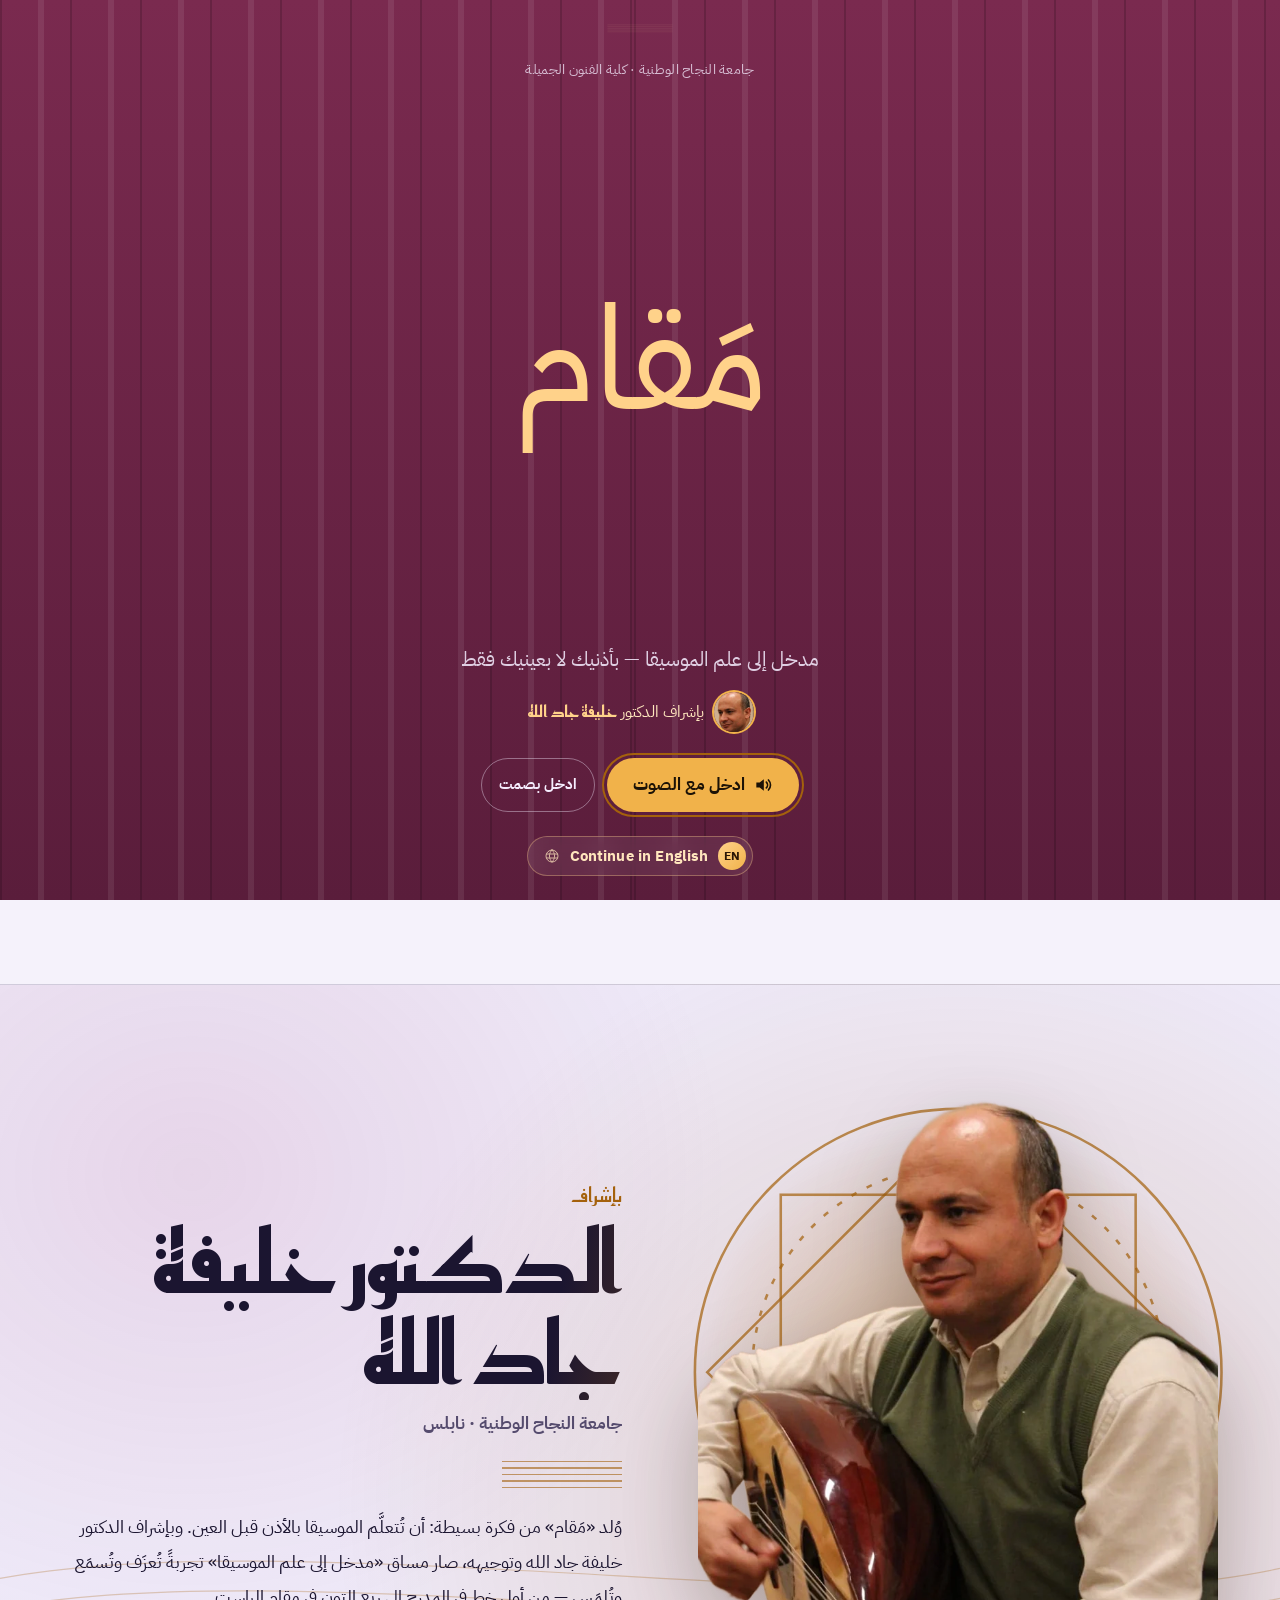
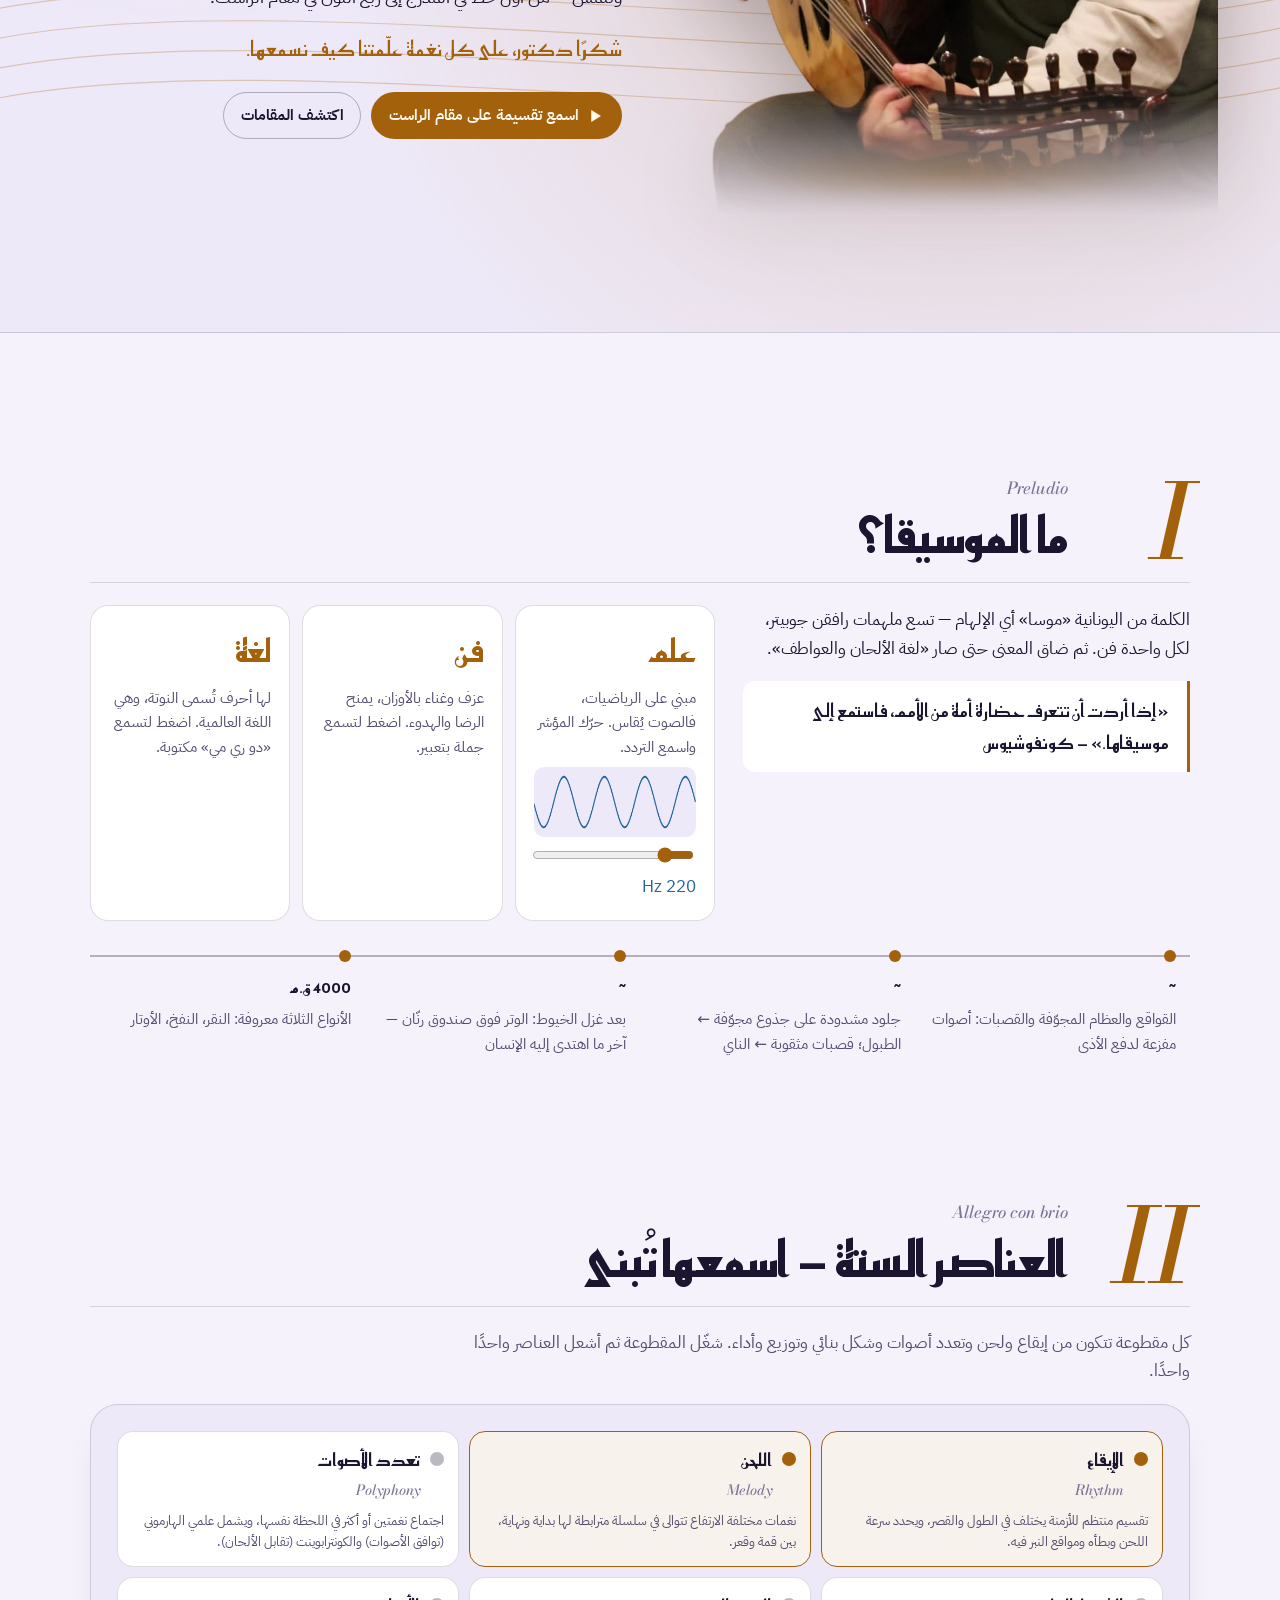
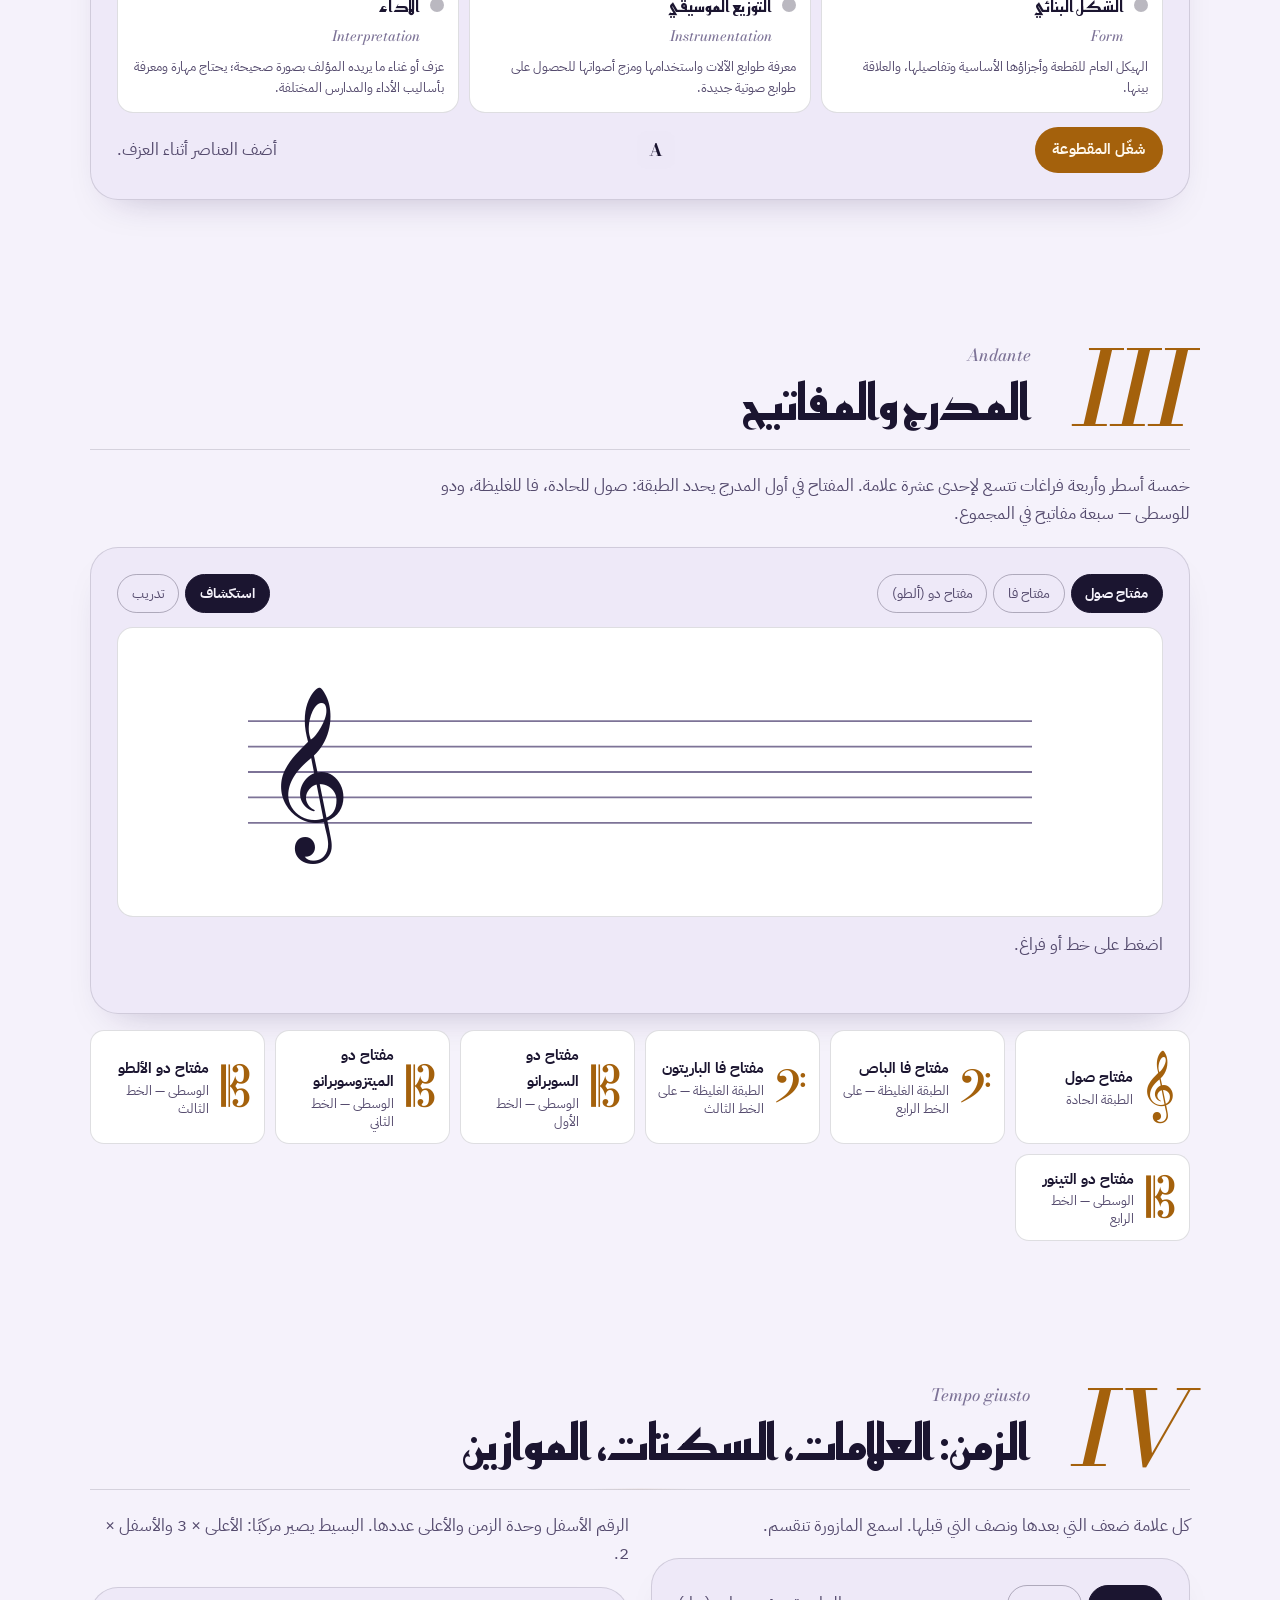
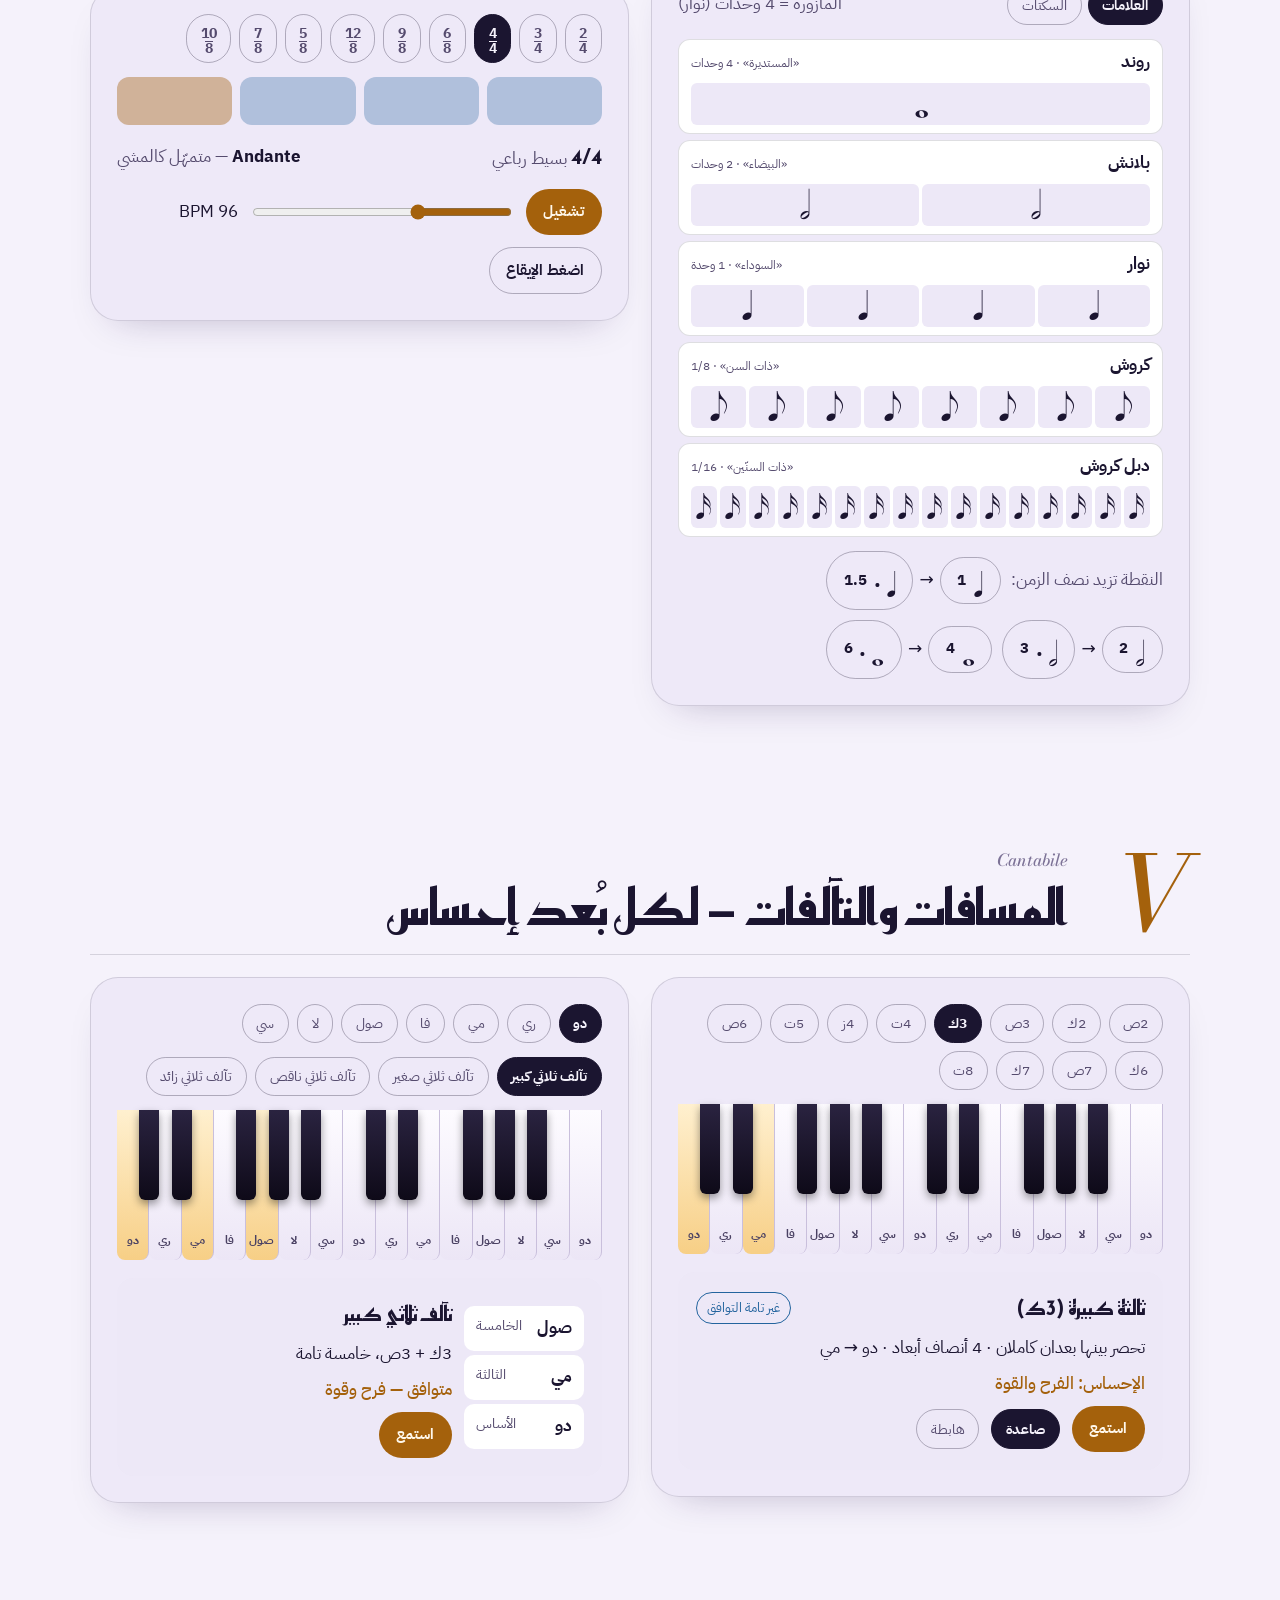
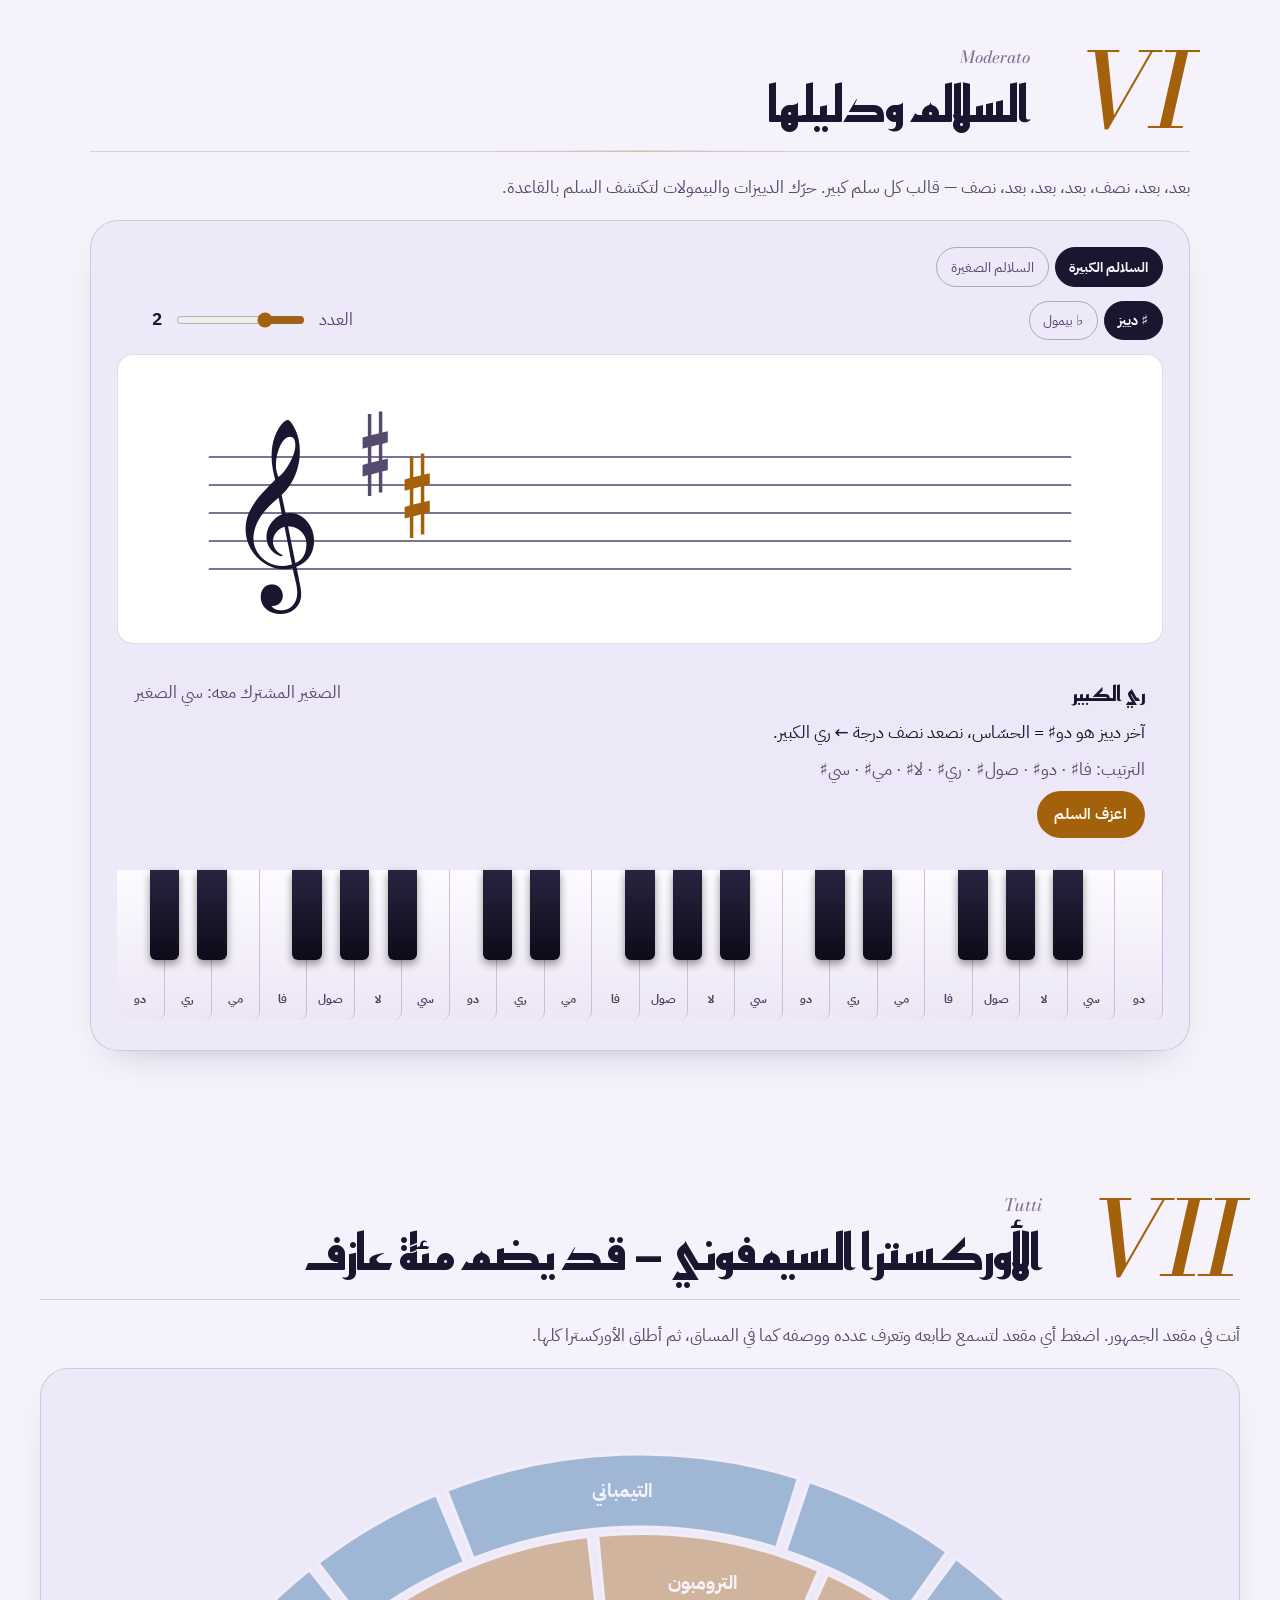
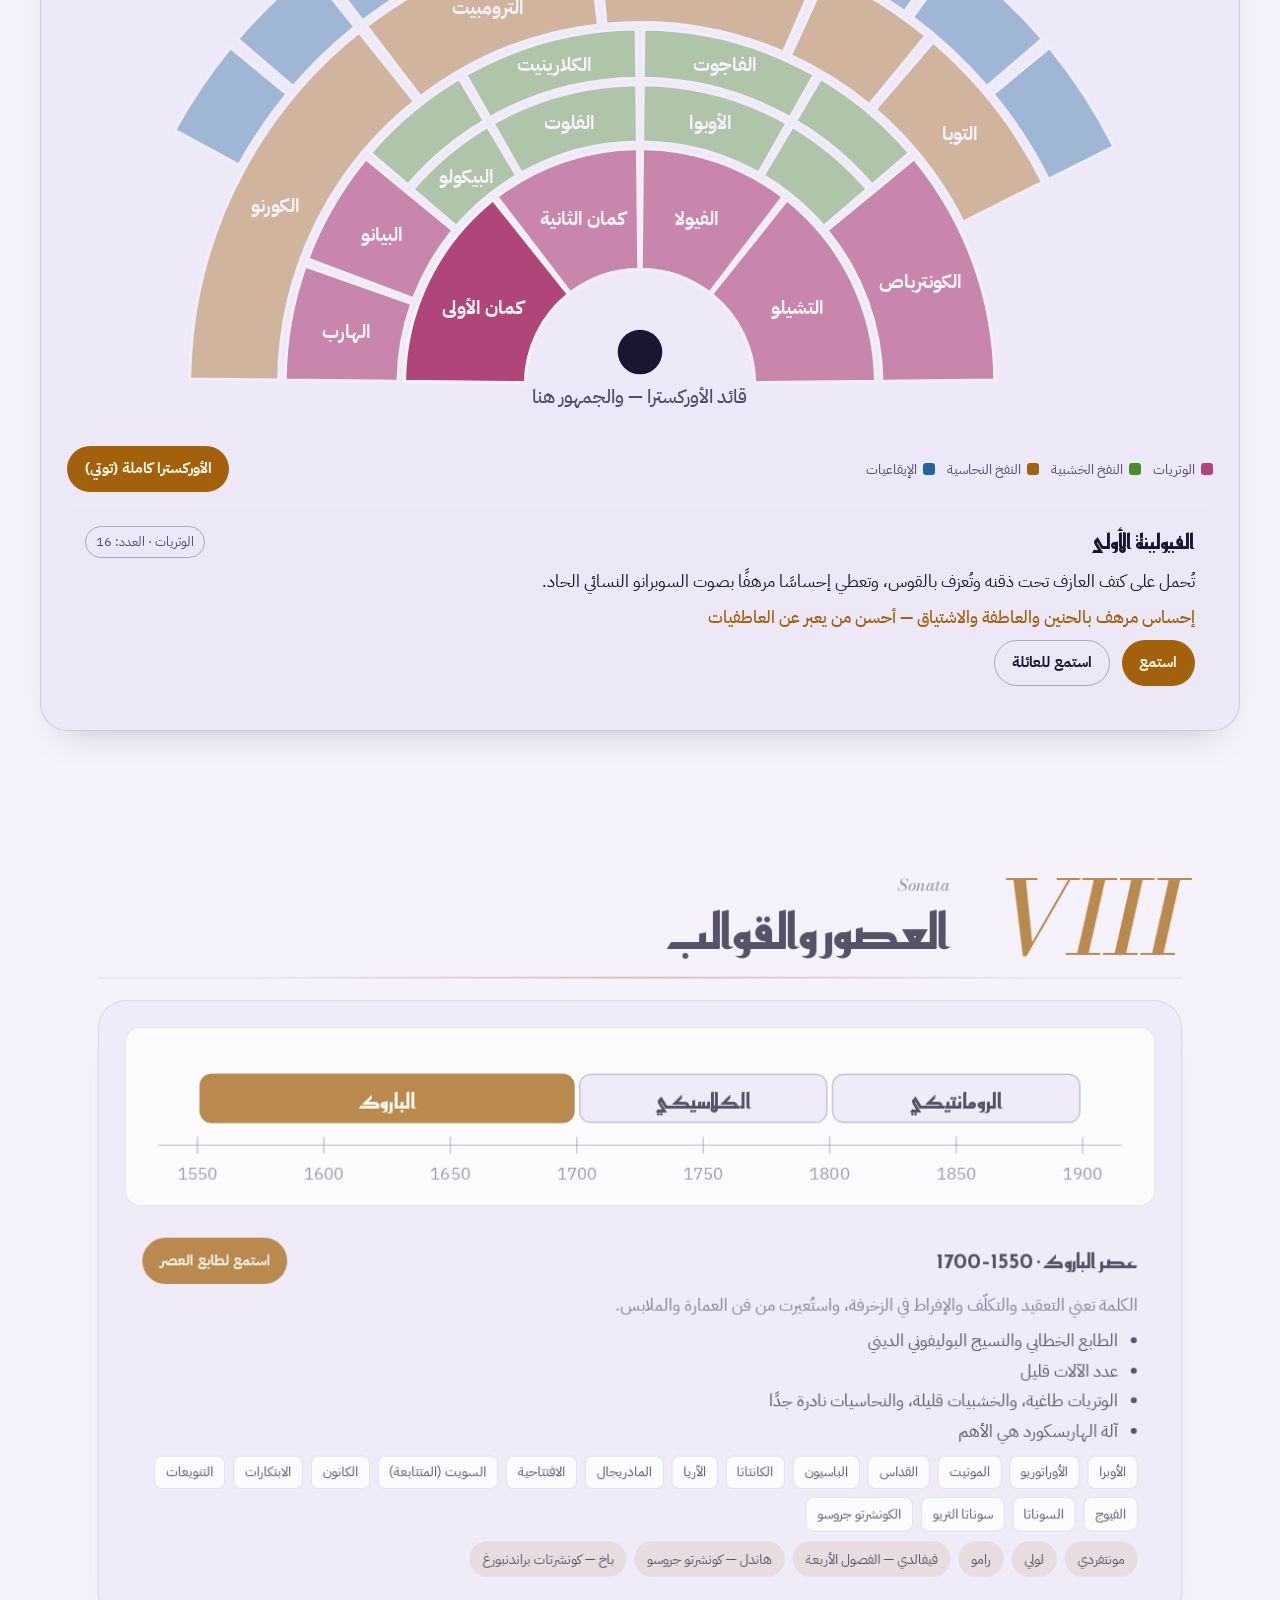
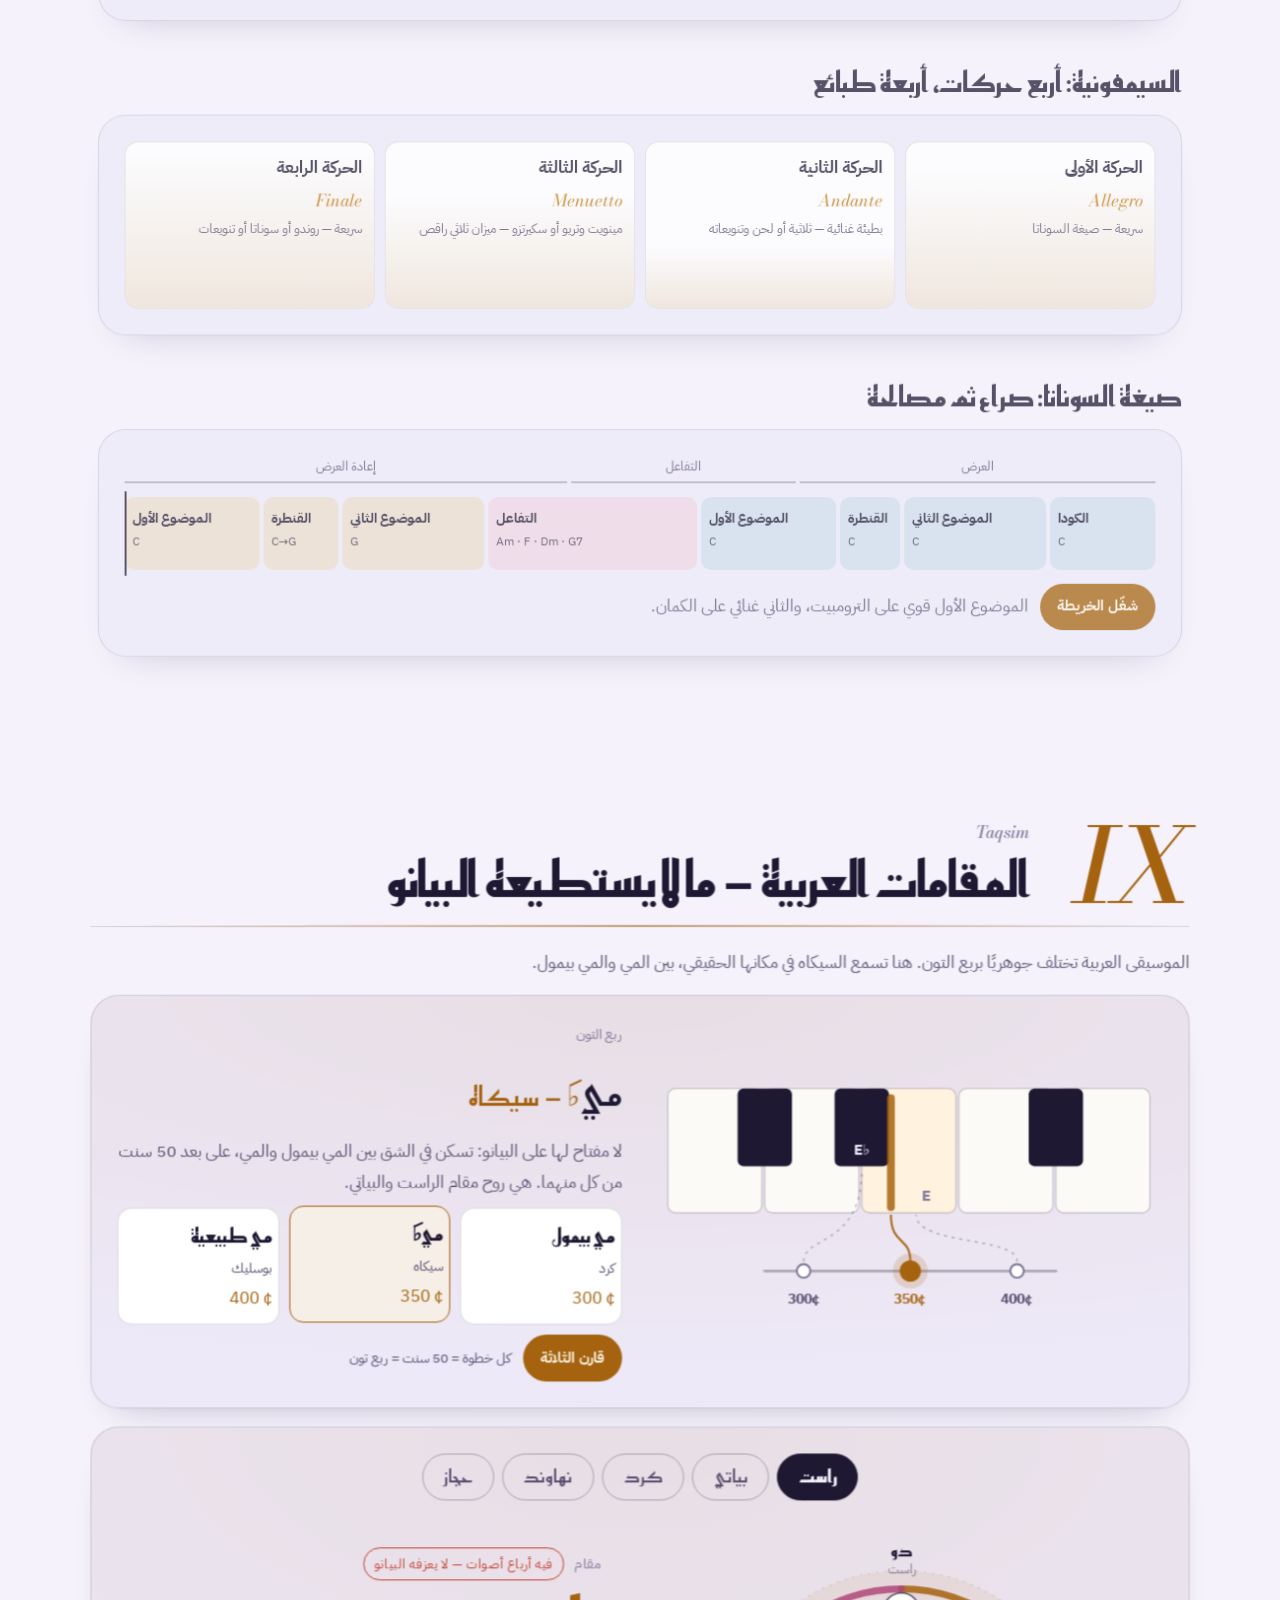
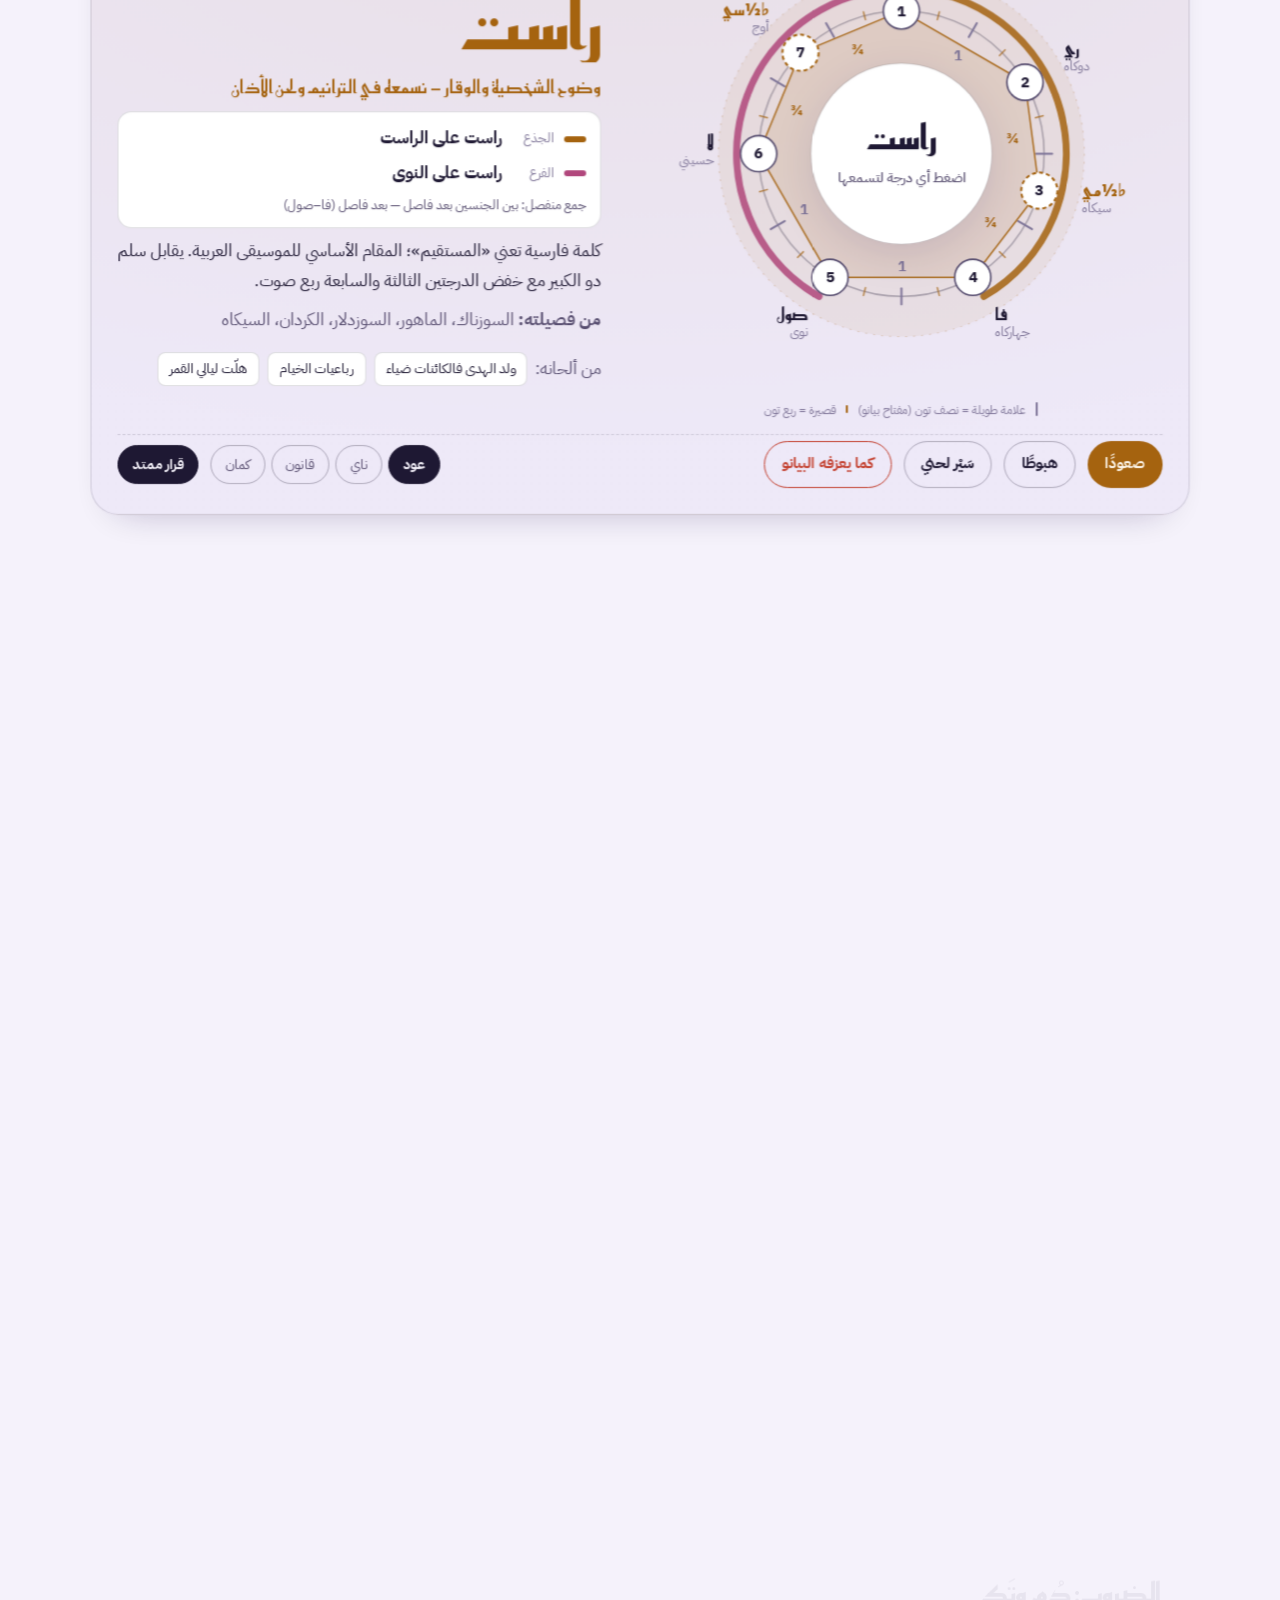
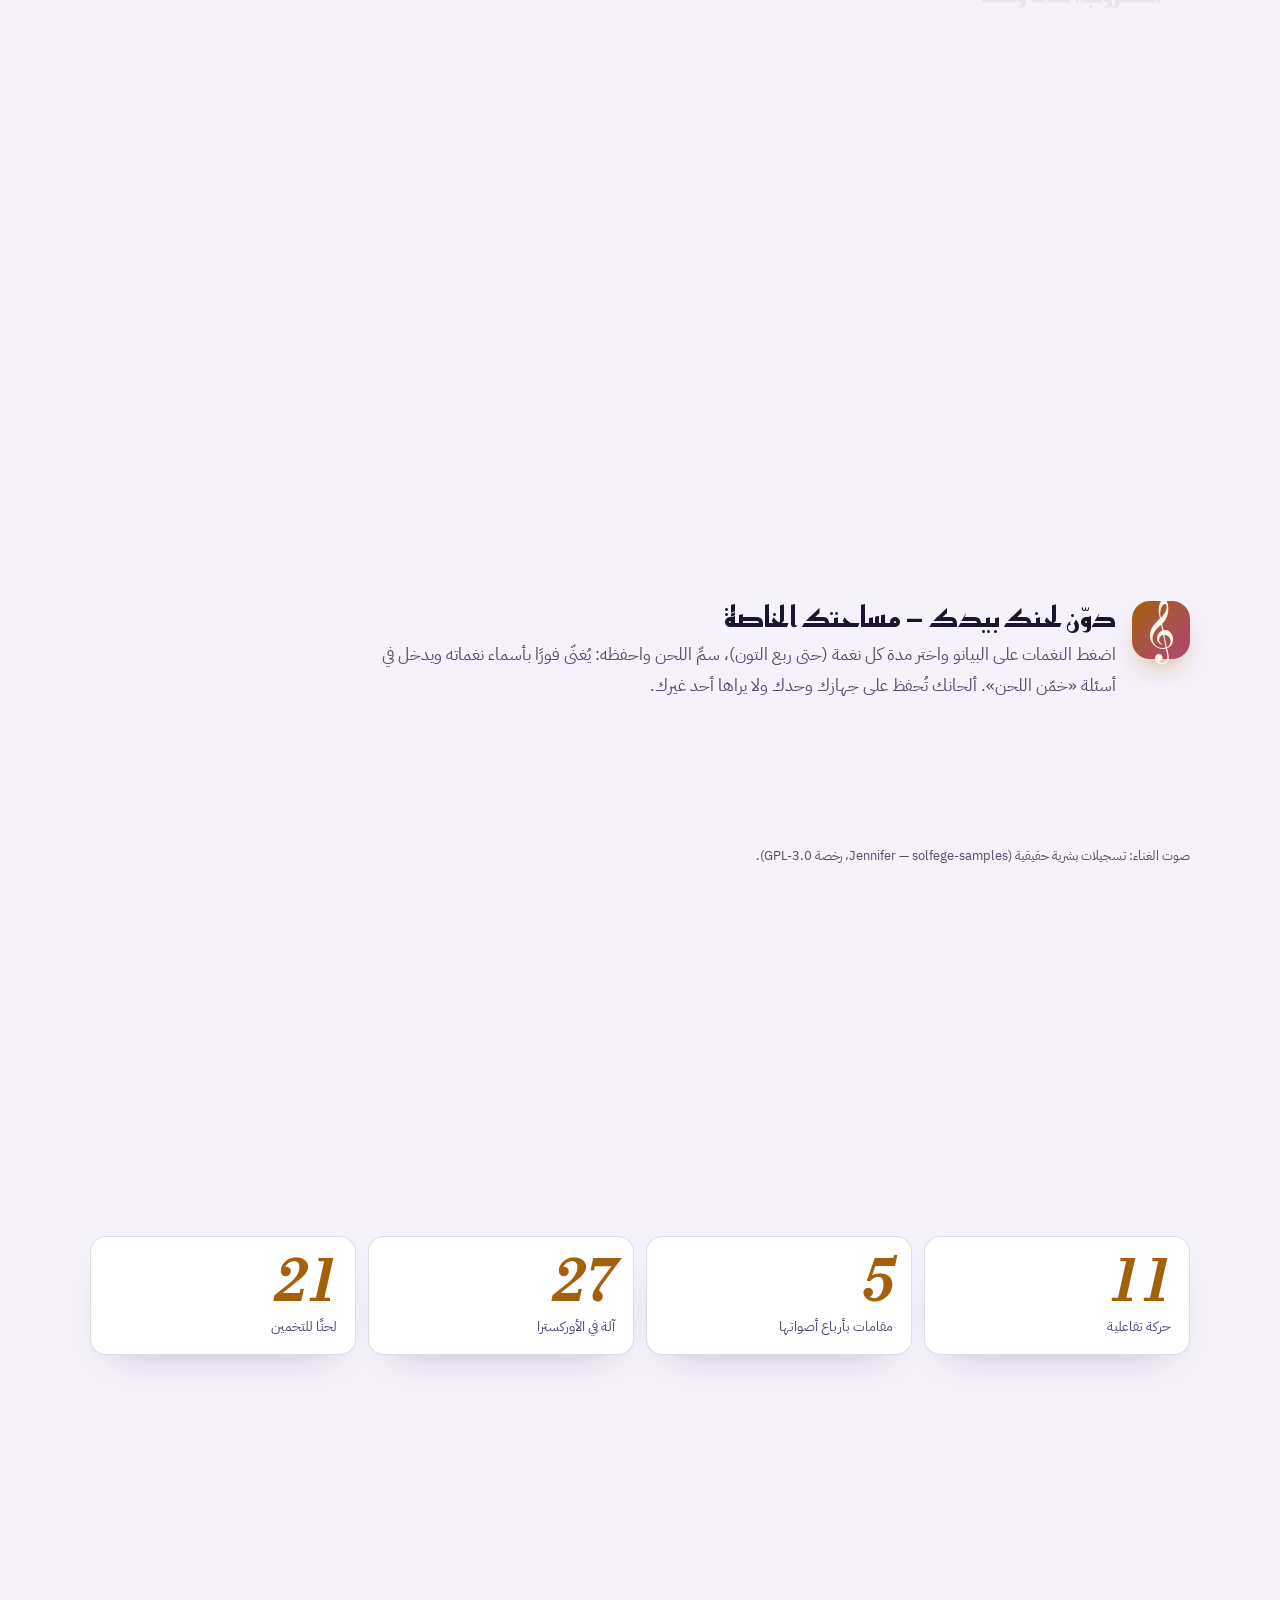
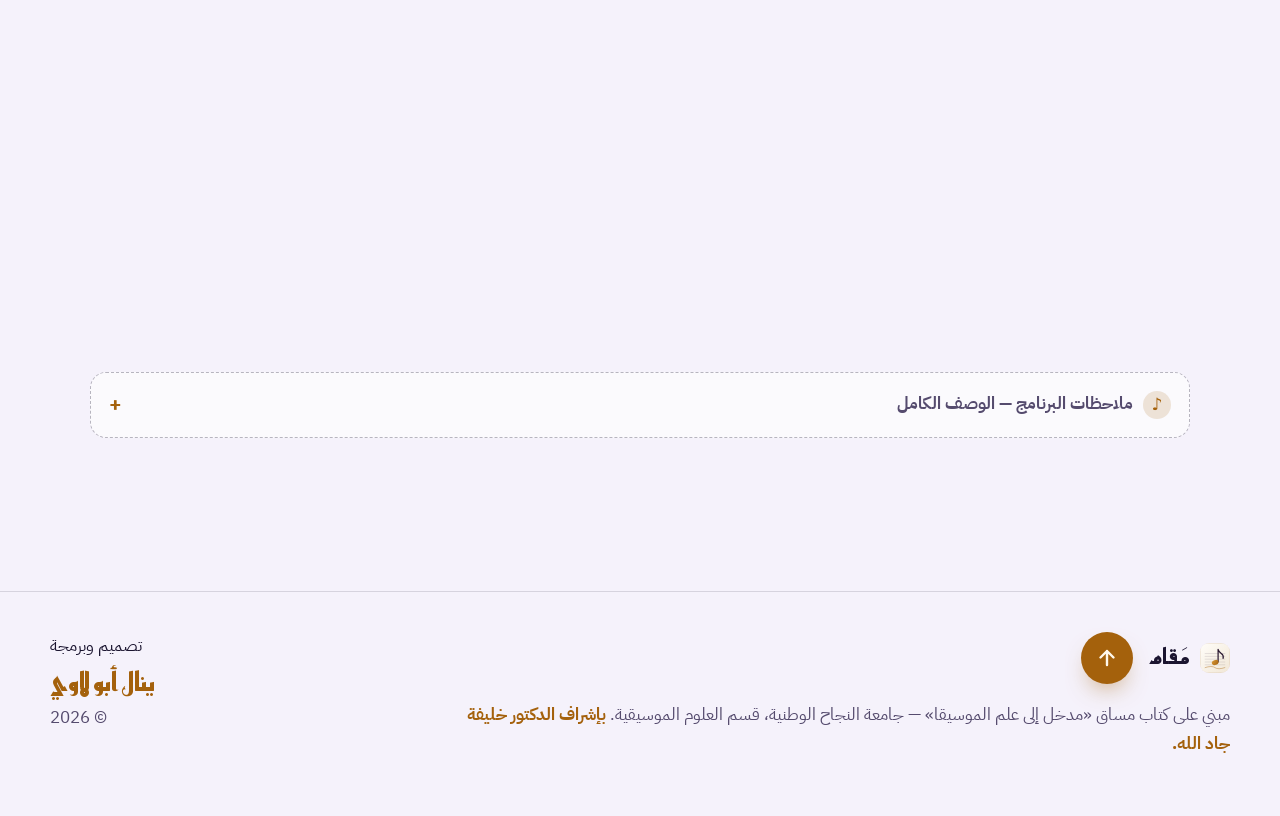
==== site/index.html @ fe2c4d09 "Maqam — first release" ====
<!doctype html>
<html lang="ar" dir="rtl" data-theme="light">
<head>
<meta charset="utf-8">
<meta name="viewport" content="width=device-width, initial-scale=1, viewport-fit=cover">
<title>مَقام | مدخل إلى علم الموسيقا تفاعليًا — بإشراف د. خليفة جاد الله | جامعة النجاح الوطنية</title>
<meta name="description" content="مَقام: موقع تفاعلي بالصوت لمساق «مدخل إلى علم الموسيقا» في جامعة النجاح الوطنية بإشراف الدكتور خليفة جاد الله — المدرج والمفاتيح، المسافات والسلالم، الأوركسترا، العصور الموسيقية، المقامات العربية بأرباع أصواتها، الإيقاعات العربية، ولعبة «خمّن اللحن».">
<meta name="keywords" content="مقام, مدخل إلى علم الموسيقا, مدخل الى علم الموسيقى, تعلم الموسيقى, نظريات الموسيقى, قواعد الموسيقى, المقامات العربية, ربع التون, مقام راست, مقام بياتي, مقام حجاز, مقام نهاوند, مقام كرد, الإيقاعات العربية, السماعي الثقيل, الأوركسترا, آلات الأوركسترا, العصر الباروكي, العصر الكلاسيكي, العصر الرومانتيكي, صيغة السوناتا, السيمفونية, المدرج الموسيقي, المفاتيح الموسيقية, السلم الموسيقي, المسافات الموسيقية, دو ري مي, خمن اللحن, خليفة جاد الله, د. خليفة جاد الله, الدكتور خليفة جاد الله, خليفة جادالله, جامعة النجاح الوطنية, كلية الفنون الجميلة, قسم العلوم الموسيقية, نابلس, فلسطين, Maqam, Introduction to Musicology, music theory, Arabic maqam, quarter tone, Arabic rhythms, orchestra instruments, solfege, ear training, guess the melody, Khalifa Jadallah, Dr. Khalifa Jadallah, Khalifa Jad Allah, An-Najah National University, Nablus, Palestine">
<meta name="author" content="ينال أبو لاوي — Yanal Abu Lawi">
<meta name="creator" content="Yanal Abu Lawi">
<meta name="publisher" content="مَقام — Maqam">
<meta name="robots" content="index, follow, max-image-preview:large, max-snippet:-1, max-video-preview:-1">
<meta name="googlebot" content="index, follow">
<meta name="theme-color" content="#F5F2FB">
<meta name="color-scheme" content="light dark">
<meta name="application-name" content="مَقام">
<meta name="apple-mobile-web-app-title" content="مَقام">
<meta name="format-detection" content="telephone=no">
<meta name="geo.region" content="PS">
<meta name="geo.placename" content="Nablus">
<link rel="canonical" href="https://maqam.example.com/">
<link rel="alternate" hreflang="ar" href="https://maqam.example.com/">
<link rel="alternate" hreflang="en" href="https://maqam.example.com/?lang=en">
<link rel="alternate" hreflang="x-default" href="https://maqam.example.com/">
<meta property="og:type" content="website">
<meta property="og:site_name" content="مَقام — Maqam">
<meta property="og:locale" content="ar_AR">
<meta property="og:locale:alternate" content="en_US">
<meta property="og:url" content="https://maqam.example.com/">
<meta property="og:title" content="مَقام — اسمع الموسيقا وافهمها | بإشراف د. خليفة جاد الله">
<meta property="og:description" content="مساق «مدخل إلى علم الموسيقا» في جامعة النجاح الوطنية تفاعليًا: أوتار تُعزف، أوركسترا تُسمع، مقامات عربية بأرباع أصواتها، ولعبة «خمّن اللحن». بإشراف الدكتور خليفة جاد الله.">
<meta property="og:image" content="https://maqam.example.com/assets/og.jpg">
<meta property="og:image:width" content="1200">
<meta property="og:image:height" content="630">
<meta property="og:image:alt" content="مَقام — مدخل إلى علم الموسيقا تفاعليًا، بإشراف د. خليفة جاد الله">
<meta name="twitter:card" content="summary_large_image">
<meta name="twitter:title" content="مَقام — Maqam | Interactive Introduction to Music">
<meta name="twitter:description" content="An interactive, sound-first companion to An-Najah's Introduction to Musicology, supervised by Dr. Khalifa Jadallah: staff, intervals, orchestra, eras, Arabic maqamat in true quarter tones.">
<meta name="twitter:image" content="https://maqam.example.com/assets/og.jpg">
<meta name="twitter:image:alt" content="Maqam — supervised by Dr. Khalifa Jadallah">
<link rel="icon" href="shared/mark.svg" type="image/svg+xml">
<link rel="icon" href="assets/favicon-32.png" type="image/png" sizes="32x32">
<link rel="manifest" href="manifest.webmanifest">
<link rel="apple-touch-icon" href="assets/apple-touch-icon.png">
<link rel="preload" href="assets/khalifa-jadallah-face.webp" as="image" type="image/webp">
<link rel="preload" href="shared/fonts/reem-kufi-arabic-700-normal.woff2" as="font" type="font/woff2" crossorigin>
<link rel="preload" href="shared/fonts/noto-music-sub.woff2" as="font" type="font/woff2" crossorigin>
<link rel="stylesheet" href="shared/fonts.css">
<link rel="stylesheet" href="shared/widgets.css">
<link rel="stylesheet" href="css/site.css">
<script>
  (function(){try{var q=new URLSearchParams(location.search).get("lang");var l=q||localStorage.getItem("mq-lang")||"ar";var th=localStorage.getItem("mq-theme")||"light";var d=document.documentElement;d.lang=l;d.dir=l==="ar"?"rtl":"ltr";d.dataset.theme=th;}catch(e){}})();
</script>
<script type="application/ld+json">
{"@context":"https://schema.org","@graph":[
{"@type":"WebSite","@id":"https://maqam.example.com/#website","url":"https://maqam.example.com/","name":"مَقام","alternateName":["Maqam","مقام — مدخل إلى علم الموسيقا","Maqam — Interactive Introduction to Music"],"inLanguage":["ar","en"],"publisher":{"@id":"https://maqam.example.com/#org"}},
{"@type":"Organization","@id":"https://maqam.example.com/#org","name":"مَقام — Maqam","url":"https://maqam.example.com/","logo":{"@type":"ImageObject","url":"https://maqam.example.com/assets/icon-512.png","width":512,"height":512}},
{"@type":"CollegeOrUniversity","@id":"https://maqam.example.com/#najah","name":"جامعة النجاح الوطنية","alternateName":"An-Najah National University","url":"https://www.najah.edu/","address":{"@type":"PostalAddress","addressLocality":"Nablus","addressCountry":"PS"}},
{"@type":"Person","@id":"https://maqam.example.com/#khalifa","name":"د. خليفة جاد الله","alternateName":["خليفة جاد الله","خليفة جادالله","الدكتور خليفة جاد الله","Dr. Khalifa Jadallah","Khalifa Jadallah","Khalifa Jad Allah"],"honorificPrefix":"د.","affiliation":{"@id":"https://maqam.example.com/#najah"},"image":"https://maqam.example.com/assets/khalifa-jadallah.webp","description":"المشرف على مشروع «مَقام» — Supervisor of the Maqam project, An-Najah National University."},
{"@type":"Person","@id":"https://maqam.example.com/#yanal","name":"ينال أبو لاوي","alternateName":"Yanal Abu Lawi"},
{"@type":["Course","LearningResource"],"@id":"https://maqam.example.com/#course","name":"مدخل إلى علم الموسيقا — مَقام","alternateName":"Introduction to Musicology — Maqam","description":"رفيق تفاعلي بالصوت لمساق «مدخل إلى علم الموسيقا»: التدوين والمفاتيح، الأزمنة والموازين، المسافات والتآلفات، السلالم، الأوركسترا السيمفوني، العصور والقوالب، المقامات العربية بأرباع الأصوات، والإيقاعات العربية.","inLanguage":["ar","en"],"educationalLevel":"Undergraduate","learningResourceType":["Interactive resource","Game"],"isAccessibleForFree":true,"teaches":["Music notation","Clefs","Time signatures","Intervals","Triads","Major and minor scales","Orchestra instruments","Baroque, Classical and Romantic eras","Sonata form","Arabic maqamat","Quarter tones","Arabic rhythmic cycles","Ear training"],"provider":{"@id":"https://maqam.example.com/#najah"},"contributor":{"@id":"https://maqam.example.com/#khalifa"},"creator":{"@id":"https://maqam.example.com/#yanal"},"hasCourseInstance":{"@type":"CourseInstance","courseMode":"online","courseWorkload":"PT3H","instructor":{"@id":"https://maqam.example.com/#khalifa"}},"offers":{"@type":"Offer","price":0,"priceCurrency":"USD","category":"Free"}},
{"@type":"WebPage","@id":"https://maqam.example.com/#page","url":"https://maqam.example.com/","name":"مَقام | مدخل إلى علم الموسيقا تفاعليًا — بإشراف د. خليفة جاد الله","isPartOf":{"@id":"https://maqam.example.com/#website"},"about":{"@id":"https://maqam.example.com/#course"},"mentions":{"@id":"https://maqam.example.com/#khalifa"},"primaryImageOfPage":{"@type":"ImageObject","url":"https://maqam.example.com/assets/og.jpg","width":1200,"height":630},"inLanguage":"ar"},
{"@type":"FAQPage","@id":"https://maqam.example.com/#faq","mainEntity":[
{"@type":"Question","name":"ما هو موقع مَقام؟","acceptedAnswer":{"@type":"Answer","text":"مَقام موقع تفاعلي بالصوت يشرح مساق «مدخل إلى علم الموسيقا» في جامعة النجاح الوطنية، بإشراف الدكتور خليفة جاد الله."}},
{"@type":"Question","name":"هل يمكن سماع المقامات العربية بأرباع أصواتها؟","acceptedAnswer":{"@type":"Answer","text":"نعم، يعزف الموقع مقامات الراست والبياتي والكرد والنهاوند والحجاز بأرباع الأصوات الحقيقية على العود والناي والقانون والكمان."}},
{"@type":"Question","name":"What is Maqam?","acceptedAnswer":{"@type":"Answer","text":"Maqam is a free, sound-first interactive companion to An-Najah National University's Introduction to Musicology course, supervised by Dr. Khalifa Jadallah."}}]}
]}
</script>
</head>
<body>
<a class="skip" href="#main"><span data-l="ar">تخطَّ إلى المحتوى</span><span data-l="en">Skip to content</span></a>

<!-- ============ OVERTURE (entrance curtain) ============ -->
<div class="veil" id="veil" role="dialog" aria-modal="true" aria-labelledby="veilTitle">
  <div class="curtain curtain--a" aria-hidden="true"></div>
  <div class="curtain curtain--b" aria-hidden="true"></div>
  <div class="veil__in">
    <svg class="veil__staff" viewBox="0 0 600 80" aria-hidden="true"><g><path d="M0 8H600"/><path d="M0 24H600"/><path d="M0 40H600"/><path d="M0 56H600"/><path d="M0 72H600"/></g></svg>
    <p class="veil__kicker"><span data-l="ar">جامعة النجاح الوطنية · كلية الفنون الجميلة</span><span data-l="en">An-Najah National University · Faculty of Fine Arts</span></p>
    <p class="veil__title" id="veilTitle"><span data-l="ar">مَقام</span><span data-l="en">Maqam</span></p>
    <p class="veil__sub"><span data-l="ar">مدخل إلى علم الموسيقا — بأذنيك لا بعينيك فقط</span><span data-l="en">An introduction to musicology — with your ears, not just your eyes</span></p>
    <p class="veil__sup"><img src="assets/khalifa-jadallah-face.webp" width="40" height="40" alt=""><span data-l="ar">بإشراف الدكتور <b>خليفة جاد الله</b></span><span data-l="en">Supervised by <b>Dr. Khalifa Jadallah</b></span></p>
    <div class="veil__actions">
      <button class="mq-btn mq-btn--primary veil__go" id="enterSound" type="button">
        <svg viewBox="0 0 24 24" width="20" height="20" aria-hidden="true"><path d="M4 9v6h4l5 4V5L8 9H4z" fill="currentColor"/><path d="M16 8.5a5 5 0 0 1 0 7M18.5 6a8.5 8.5 0 0 1 0 12" stroke="currentColor" stroke-width="2" fill="none" stroke-linecap="round"/></svg>
        <span data-l="ar">ادخل مع الصوت</span><span data-l="en">Enter with sound</span></button>
      <button class="mq-btn mq-btn--ghost" id="enterSilent" type="button"><span data-l="ar">ادخل بصمت</span><span data-l="en">Enter silently</span></button>
    </div>
    <button class="veil__lang" type="button" data-toggle-lang><span class="veil__lang-b" aria-hidden="true"><span data-l="ar">EN</span><span data-l="en">ع</span></span><span data-l="ar">Continue in English</span><span data-l="en">المتابعة بالعربية</span><svg viewBox="0 0 24 24" width="16" height="16" aria-hidden="true"><path d="M12 3a9 9 0 1 0 0 18 9 9 0 0 0 0-18Zm0 0c2.5 2.4 3.8 5.4 3.8 9s-1.3 6.6-3.8 9m0-18C9.5 5.4 8.2 8.4 8.2 12s1.3 6.6 3.8 9M3.5 9h17M3.5 15h17" fill="none" stroke="currentColor" stroke-width="1.5" stroke-linecap="round"/></svg></button>
  </div>
</div>

<!-- ============ HEADER ============ -->
<header class="top" id="top">
  <a class="brand" href="#hero" aria-label="Maqam">
    <img class="mk mk--l" src="shared/mark-light.svg" width="34" height="34" alt=""><img class="mk mk--d" src="shared/mark-dark.svg" width="34" height="34" alt="">
    <span class="brand__name"><span data-l="ar">مَقام</span><span data-l="en">Maqam</span></span>
  </a>
  <nav class="nav" aria-label="Primary">
    <a href="#elements"><span data-l="ar">العناصر</span><span data-l="en">Elements</span></a>
    <a href="#notation"><span data-l="ar">التدوين</span><span data-l="en">Notation</span></a>
    <a href="#orchestra"><span data-l="ar">الأوركسترا</span><span data-l="en">Orchestra</span></a>
    <a href="#eras"><span data-l="ar">العصور</span><span data-l="en">Eras</span></a>
    <a href="#maqamat"><span data-l="ar">المقامات</span><span data-l="en">Maqamat</span></a>
    <a href="#guess"><span data-l="ar">خمّن اللحن</span><span data-l="en">Guess</span></a>
    <a href="#maestro"><span data-l="ar">المشرف</span><span data-l="en">Supervisor</span></a>
  </nav>
  <div class="tools">
    <button class="icon-btn" type="button" id="soundBtn" aria-pressed="true" aria-label="Sound">
      <svg class="i-on" viewBox="0 0 24 24" aria-hidden="true"><path d="M4 9v6h4l5 4V5L8 9H4z"/><path d="M16 8.5a5 5 0 0 1 0 7M18.5 6a8.5 8.5 0 0 1 0 12" fill="none" stroke-width="2" stroke-linecap="round"/></svg>
      <svg class="i-off" viewBox="0 0 24 24" aria-hidden="true"><path d="M4 9v6h4l5 4V5L8 9H4z"/><path d="M16 9l5 6M21 9l-5 6" fill="none" stroke-width="2" stroke-linecap="round"/></svg>
    </button>
    <button class="icon-btn" type="button" id="themeBtn" aria-label="Theme">
      <svg viewBox="0 0 24 24" aria-hidden="true"><path d="M12 3a9 9 0 1 0 9 9 7 7 0 0 1-9-9z"/></svg>
    </button>
    <button class="lang-btn" type="button" data-toggle-lang><span data-l="ar">EN</span><span data-l="en">عربي</span></button>
    <a class="mq-btn mq-btn--primary top__cta" href="#guess"><span data-l="ar">خمّن اللحن</span><span data-l="en">Guess the tune</span></a>
    <button class="icon-btn menu-btn" type="button" id="menuBtn" aria-expanded="false" aria-controls="sheet" aria-label="Menu"><svg viewBox="0 0 24 24" aria-hidden="true"><path d="M4 8h16M4 16h16" fill="none" stroke-width="2" stroke-linecap="round"/></svg></button>
  </div>
  <div class="scoreline" aria-hidden="true"><span id="scoreFill"></span></div>
</header>
<div class="sheet" id="sheet" hidden>
  <nav aria-label="Mobile">
    <a href="#maestro"><span data-l="ar">المشرف</span><span data-l="en">Supervisor</span></a>
    <a href="#what"><span data-l="ar">ما الموسيقا؟</span><span data-l="en">What is music?</span></a>
    <a href="#elements"><span data-l="ar">العناصر الستة</span><span data-l="en">Six elements</span></a>
    <a href="#notation"><span data-l="ar">المدرج والمفاتيح</span><span data-l="en">Staff & clefs</span></a>
    <a href="#time"><span data-l="ar">الزمن والموازين</span><span data-l="en">Time & metre</span></a>
    <a href="#intervals"><span data-l="ar">المسافات والتآلفات</span><span data-l="en">Intervals & chords</span></a>
    <a href="#scales"><span data-l="ar">السلالم</span><span data-l="en">Scales</span></a>
    <a href="#orchestra"><span data-l="ar">الأوركسترا</span><span data-l="en">Orchestra</span></a>
    <a href="#eras"><span data-l="ar">العصور والقوالب</span><span data-l="en">Eras & forms</span></a>
    <a href="#maqamat"><span data-l="ar">المقامات العربية</span><span data-l="en">Arabic maqamat</span></a>
    <a href="#arabic"><span data-l="ar">القوالب العربية</span><span data-l="en">Arabic forms</span></a>
    <a href="#guess"><span data-l="ar">خمّن اللحن</span><span data-l="en">Guess the melody</span></a>
    <a href="#maestro" class="sheet__cta"><span data-l="ar">بإشراف د. خليفة جاد الله</span><span data-l="en">Supervised by Dr. Khalifa Jadallah</span></a>
  </nav>
</div>

<noscript><p style="padding:16px;text-align:center">مَقام يحتاج JavaScript لتشغيل الصوت والأدوات التفاعلية — Maqam needs JavaScript for sound and interactive tools.</p></noscript>
<main id="main">
<!-- ============ HERO: the staff you can play ============ -->
<section class="hero" id="hero" aria-labelledby="heroTitle">
  <canvas class="hero__strings" id="strings" aria-hidden="true"></canvas>
  <div class="hero__copy">
    <a class="sup-pill" href="#maestro"><img src="assets/khalifa-jadallah-face.webp" width="34" height="34" alt="د. خليفة جاد الله — Dr. Khalifa Jadallah"><span><small data-l="ar">بإشراف</small><small data-l="en">Supervised by</small><b data-l="ar">د. خليفة جاد الله</b><b data-l="en">Dr. Khalifa Jadallah</b></span><i aria-hidden="true">←</i></a>
    <p class="hero__kicker"><span data-l="ar">مساق «مدخل إلى علم الموسيقا» — تفاعليًا</span><span data-l="en">The course “Introduction to Musicology” — made playable</span></p>
    <h1 class="hero__title" id="heroTitle">
      <span data-l="ar"><span class="w">الموسيقا</span> <span class="w">علمٌ</span> <span class="w">وفنٌّ</span> <span class="w">ولغة</span></span>
      <span data-l="en"><span class="w">Music</span> <span class="w">is</span> <span class="w">a science,</span> <span class="w">an art,</span> <span class="w">a language</span></span>
    </h1>
    <p class="hero__sub"><span data-l="ar">مساق مدخل إلى علم الموسيقا · جامعة النجاح الوطنية</span><span data-l="en">Introduction to Musicology · An-Najah National University</span></p>
    <p class="hero__lead"><span data-l="ar">مرّر إصبعك أو المؤشر عبر الأوتار الخمسة — هي خطوط المدرج نفسها: مي، صول، سي، ري، فا.</span><span data-l="en">Sweep your finger or cursor across the five strings — they are the staff lines themselves: E, G, B, D, F.</span></p>
    <p class="hero__now" id="heroNow" aria-live="polite"></p>
    <div class="hero__actions">
      <a class="mq-btn mq-btn--primary" href="#what"><span data-l="ar">ابدأ الرحلة</span><span data-l="en">Start the journey</span></a>
      <a class="mq-btn mq-btn--ghost" href="#guess"><span data-l="ar">خمّن اللحن</span><span data-l="en">Guess the tune</span></a>
    </div>
  </div>
  <p class="hero__cue" aria-hidden="true"><span data-l="ar">اعزف ثم انزل</span><span data-l="en">Play, then scroll</span></p>
</section>

<!-- ============ SUPERVISOR ============ -->
<section class="maestro" id="maestro" aria-labelledby="h-maestro" itemscope itemtype="https://schema.org/Person">
  <div class="maestro__bg" aria-hidden="true">
    <svg class="maestro__staff" viewBox="0 0 1200 400" preserveAspectRatio="none"><path d="M0 120 C 300 60, 900 180, 1200 110"/><path d="M0 150 C 300 90, 900 210, 1200 140"/><path d="M0 180 C 300 120, 900 240, 1200 170"/><path d="M0 210 C 300 150, 900 270, 1200 200"/><path d="M0 240 C 300 180, 900 300, 1200 230"/></svg>
  </div>
  <div class="maestro__grid">
    <figure class="maestro__stage" id="maestroStage">
      <div class="maestro__halo" aria-hidden="true">
        <svg class="maestro__star" viewBox="-100 -100 200 200"><g><rect x="-62" y="-62" width="124" height="124"/><rect x="-62" y="-62" width="124" height="124" transform="rotate(45)"/></g><circle r="92"/><circle r="72" class="thin"/></svg>
        <svg class="maestro__ring" viewBox="0 0 400 400"><defs><path id="ringPath" d="M200,200 m-176,0 a176,176 0 1,1 352,0 a176,176 0 1,1 -352,0"/></defs><text><textPath href="#ringPath">مَقام · بإشراف الدكتور خليفة جاد الله · جامعة النجاح الوطنية · Supervised by Dr. Khalifa Jadallah · </textPath></text></svg>
      </div>
      <img class="maestro__photo" itemprop="image" src="assets/khalifa-jadallah.webp" width="760" height="1048" loading="lazy" decoding="async" alt="الدكتور خليفة جاد الله يعزف على العود — Dr. Khalifa Jadallah playing the oud">
      <button class="maestro__oud" type="button" id="maestroOud"><span class="maestro__hs" aria-hidden="true"><svg class="maestro__ic" viewBox="0 0 24 24" focusable="false"><g transform="translate(.6 0)"><ellipse cx="9" cy="17" rx="3.7" ry="2.7" transform="rotate(-20 9 17)" fill="currentColor"/><path d="M12.2 16.6V4.2c.4 2.1 1.1 2.9 2.6 3.8 1.8 1.1 2.7 2.5 2.2 4.6" fill="none" stroke="currentColor" stroke-width="1.8" stroke-linecap="round" stroke-linejoin="round"/></g></svg></span><span class="maestro__lbl"><span data-l="ar">اضغط على العود</span><span data-l="en">Tap the oud</span></span></button>
      <div class="maestro__notes" id="maestroNotes" aria-hidden="true"></div>
    </figure>
    <div class="maestro__copy">
      <p class="maestro__kicker"><span data-l="ar">بإشراف</span><span data-l="en">Under the supervision of</span></p>
      <h2 class="maestro__name" id="h-maestro"><span data-l="ar"><span itemprop="honorificPrefix">الدكتور</span> <span itemprop="name">خليفة جاد الله</span></span><span data-l="en">Dr. Khalifa Jadallah</span></h2>
      <p class="maestro__aff" itemprop="affiliation" itemscope itemtype="https://schema.org/CollegeOrUniversity"><span itemprop="name" data-l="ar">جامعة النجاح الوطنية · نابلس</span><span data-l="en">An-Najah National University · Nablus</span></p>
      <div class="maestro__rule" aria-hidden="true"><i></i><i></i><i></i><i></i><i></i></div>
      <p class="maestro__text"><span data-l="ar">وُلد «مَقام» من فكرة بسيطة: أن تُتعلَّم الموسيقا بالأذن قبل العين. وبإشراف الدكتور خليفة جاد الله وتوجيهه، صار مساق «مدخل إلى علم الموسيقا» تجربةً تُعزَف وتُسمَع وتُلمَس — من أول خط في المدرج إلى ربع التون في مقام الراست.</span><span data-l="en">“Maqam” grew from a simple idea: music is learned by ear before the eye. Under the supervision and guidance of Dr. Khalifa Jadallah, the course “Introduction to Musicology” became something you play, hear and touch — from the first line of the staff to the quarter tone of maqam Rast.</span></p>
      <p class="maestro__thanks"><span data-l="ar">شكرًا دكتور، على كل نغمة علّمتنا كيف نسمعها.</span><span data-l="en">Thank you, Doctor, for every note you taught us how to hear.</span></p>
      <div class="maestro__actions">
        <button class="mq-btn mq-btn--primary" type="button" id="maestroPlay"><svg viewBox="0 0 24 24" width="18" height="18" aria-hidden="true"><path d="M7 4v16l13-8z" fill="currentColor"/></svg><span data-l="ar">اسمع تقسيمة على مقام الراست</span><span data-l="en">Hear a taqsim in maqam Rast</span></button>
        <a class="mq-btn mq-btn--ghost" href="#maqamat"><span data-l="ar">اكتشف المقامات</span><span data-l="en">Explore the maqamat</span></a>
      </div>
    </div>
  </div>
</section>

<!-- ============ I. WHAT IS MUSIC ============ -->
<section class="mvt" id="what" aria-labelledby="h-what">
  <header class="mvt__head"><span class="mvt__no">I</span><div><p class="mvt__tempo">Preludio</p><h2 id="h-what"><span data-l="ar">ما الموسيقا؟</span><span data-l="en">What is music?</span></h2></div></header>
  <div class="mvt__grid">
    <div class="prose">
      <p><span data-l="ar">الكلمة من اليونانية «موسا» أي الإلهام — تسع ملهمات رافقن جوبيتر، لكل واحدة فن. ثم ضاق المعنى حتى صار «لغة الألحان والعواطف».</span><span data-l="en">From the Greek “Mousa”, inspiration — nine Muses who followed Jupiter, each with an art. Over time the meaning narrowed to “the language of melody and feeling”.</span></p>
      <blockquote><span data-l="ar">«إذا أردت أن تتعرف حضارة أمة من الأمم، فاستمع إلى موسيقاها.» — كونفوشيوس</span><span data-l="en">“If you would know a nation's civilisation, listen to its music.” — Confucius</span></blockquote>
    </div>
    <div class="trio" id="trio">
      <button class="trio__c" type="button" data-trio="science"><b><span data-l="ar">علم</span><span data-l="en">Science</span></b><span><span data-l="ar">مبني على الرياضيات، فالصوت يُقاس. حرّك المؤشر واسمع التردد.</span><span data-l="en">Built on mathematics — sound can be measured. Move the slider and hear the frequency.</span></span><canvas class="trio__scope" width="300" height="70" aria-hidden="true"></canvas><input class="mq-range" type="range" min="110" max="880" value="220" aria-label="Hz"><i class="trio__hz">220 Hz</i></button>
      <button class="trio__c" type="button" data-trio="art"><b><span data-l="ar">فن</span><span data-l="en">Art</span></b><span><span data-l="ar">عزف وغناء بالأوزان، يمنح الرضا والهدوء. اضغط لتسمع جملة بتعبير.</span><span data-l="en">Playing and singing in metre, bringing calm. Tap to hear an expressive phrase.</span></span></button>
      <button class="trio__c" type="button" data-trio="language"><b><span data-l="ar">لغة</span><span data-l="en">Language</span></b><span><span data-l="ar">لها أحرف تُسمى النوتة، وهي اللغة العالمية. اضغط لتسمع «دو ري مي» مكتوبة.</span><span data-l="en">Its letters are notation — a universal language. Tap to hear “Do Re Mi” written out.</span></span><span class="trio__notes" aria-hidden="true"></span></button>
    </div>
  </div>
  <ol class="origin" aria-label="origin">
    <li><b>~</b><span data-l="ar">القواقع والعظام المجوّفة والقصبات: أصوات مفزعة لدفع الأذى</span><span data-l="en">Shells, hollow bones and reeds: frightening sounds to ward off harm</span></li>
    <li><b>~</b><span data-l="ar">جلود مشدودة على جذوع مجوّفة ← الطبول؛ قصبات مثقوبة ← الناي</span><span data-l="en">Skins over hollow trunks → drums; pierced reeds → the nay</span></li>
    <li><b>~</b><span data-l="ar">بعد غزل الخيوط: الوتر فوق صندوق رنّان — آخر ما اهتدى إليه الإنسان</span><span data-l="en">After spinning thread: the string over a resonating box — the last to arrive</span></li>
    <li><b>4000 ق.م</b><span data-l="ar">الأنواع الثلاثة معروفة: النقر، النفخ، الأوتار</span><span data-l="en">All three families known: percussion, wind, strings</span></li>
  </ol>
</section>

<!-- ============ II. SIX ELEMENTS ============ -->
<section class="mvt" id="elements" aria-labelledby="h-el">
  <header class="mvt__head"><span class="mvt__no">II</span><div><p class="mvt__tempo">Allegro con brio</p><h2 id="h-el"><span data-l="ar">العناصر الستة — اسمعها تُبنى</span><span data-l="en">Six elements — hear a piece being built</span></h2></div></header>
  <p class="mvt__lead"><span data-l="ar">كل مقطوعة تتكون من إيقاع ولحن وتعدد أصوات وشكل بنائي وتوزيع وأداء. شغّل المقطوعة ثم أشعل العناصر واحدًا واحدًا.</span><span data-l="en">Every piece is rhythm, melody, polyphony, form, instrumentation and interpretation. Start the piece, then light the elements one by one.</span></p>
  <div class="stage" data-widget="mixer"></div>
</section>

<!-- ============ III. NOTATION ============ -->
<section class="mvt" id="notation" aria-labelledby="h-no">
  <header class="mvt__head"><span class="mvt__no">III</span><div><p class="mvt__tempo">Andante</p><h2 id="h-no"><span data-l="ar">المدرج والمفاتيح</span><span data-l="en">The staff and the clefs</span></h2></div></header>
  <p class="mvt__lead"><span data-l="ar">خمسة أسطر وأربعة فراغات تتسع لإحدى عشرة علامة. المفتاح في أول المدرج يحدد الطبقة: صول للحادة، فا للغليظة، ودو للوسطى — سبعة مفاتيح في المجموع.</span><span data-l="en">Five lines and four spaces hold eleven notes. The clef at the start sets the register: G for high, F for low, C for middle — seven clefs in all.</span></p>
  <div class="stage" data-widget="staff"></div>
  <div class="clefs" id="clefs"></div>
</section>

<!-- ============ IV. TIME ============ -->
<section class="mvt" id="time" aria-labelledby="h-ti">
  <header class="mvt__head"><span class="mvt__no">IV</span><div><p class="mvt__tempo">Tempo giusto</p><h2 id="h-ti"><span data-l="ar">الزمن: العلامات، السكتات، الموازين</span><span data-l="en">Time: notes, rests and metres</span></h2></div></header>
  <div class="split">
    <div><p class="mvt__lead"><span data-l="ar">كل علامة ضعف التي بعدها ونصف التي قبلها. اسمع المازورة تنقسم.</span><span data-l="en">Each value is twice the next and half the previous. Hear the bar divide.</span></p><div class="stage" data-widget="durations"></div></div>
    <div><p class="mvt__lead"><span data-l="ar">الرقم الأسفل وحدة الزمن والأعلى عددها. البسيط يصير مركبًا: الأعلى × 3 والأسفل × 2.</span><span data-l="en">The lower number is the beat unit, the upper how many. Simple becomes compound: upper × 3, lower × 2.</span></p><div class="stage" data-widget="metronome"></div></div>
  </div>
</section>

<!-- ============ V. INTERVALS ============ -->
<section class="mvt" id="intervals" aria-labelledby="h-in">
  <header class="mvt__head"><span class="mvt__no">V</span><div><p class="mvt__tempo">Cantabile</p><h2 id="h-in"><span data-l="ar">المسافات والتآلفات — لكل بُعد إحساس</span><span data-l="en">Intervals and triads — every distance has a feeling</span></h2></div></header>
  <div class="split">
    <div><div class="stage" data-widget="intervals"></div></div>
    <div><div class="stage" data-widget="chords"></div></div>
  </div>
</section>

<!-- ============ VI. SCALES ============ -->
<section class="mvt" id="scales" aria-labelledby="h-sc">
  <header class="mvt__head"><span class="mvt__no">VI</span><div><p class="mvt__tempo">Moderato</p><h2 id="h-sc"><span data-l="ar">السلالم ودليلها</span><span data-l="en">Scales and key signatures</span></h2></div></header>
  <p class="mvt__lead"><span data-l="ar">بعد، بعد، نصف، بعد، بعد، بعد، نصف — قالب كل سلم كبير. حرّك الدييزات والبيمولات لتكتشف السلم بالقاعدة.</span><span data-l="en">Whole, whole, half, whole, whole, whole, half — the mould of every major scale. Move the sharps and flats to find each key by rule.</span></p>
  <div class="stage" data-widget="circle"></div>
</section>

<!-- ============ VII. ORCHESTRA ============ -->
<section class="mvt mvt--wide" id="orchestra" aria-labelledby="h-or">
  <header class="mvt__head"><span class="mvt__no">VII</span><div><p class="mvt__tempo">Tutti</p><h2 id="h-or"><span data-l="ar">الأوركسترا السيمفوني — قد يضم مئة عازف</span><span data-l="en">The symphony orchestra — up to a hundred players</span></h2></div></header>
  <p class="mvt__lead"><span data-l="ar">أنت في مقعد الجمهور. اضغط أي مقعد لتسمع طابعه وتعرف عدده ووصفه كما في المساق، ثم أطلق الأوركسترا كلها.</span><span data-l="en">You are in the audience. Tap any seat to hear its colour and read its count and description from the course — then unleash the whole orchestra.</span></p>
  <div class="stage" data-widget="orchestra"></div>
</section>

<!-- ============ VIII. ERAS & FORMS ============ -->
<section class="mvt" id="eras" aria-labelledby="h-er">
  <header class="mvt__head"><span class="mvt__no">VIII</span><div><p class="mvt__tempo">Sonata</p><h2 id="h-er"><span data-l="ar">العصور والقوالب</span><span data-l="en">Eras and forms</span></h2></div></header>
  <div class="stage" data-widget="eras"></div>
  <h3 class="sub"><span data-l="ar">السيمفونية: أربع حركات، أربعة طبائع</span><span data-l="en">The symphony: four movements, four characters</span></h3>
  <div class="stage" data-widget="symphony"></div>
  <h3 class="sub"><span data-l="ar">صيغة السوناتا: صراع ثم مصالحة</span><span data-l="en">Sonata form: conflict, then reconciliation</span></h3>
  <div class="stage" data-widget="sonata"></div>
</section>

<!-- ============ IX. MAQAMAT (showpiece) ============ -->
<section class="mvt mvt--maqam" id="maqamat" aria-labelledby="h-mq">
  <header class="mvt__head"><span class="mvt__no">IX</span><div><p class="mvt__tempo">Taqsim</p><h2 id="h-mq"><span data-l="ar">المقامات العربية — ما لا يستطيعه البيانو</span><span data-l="en">Arabic maqamat — what a piano cannot do</span></h2></div></header>
  <p class="mvt__lead"><span data-l="ar">الموسيقى العربية تختلف جوهريًا بربع التون. هنا تسمع السيكاه في مكانها الحقيقي، بين المي والمي بيمول.</span><span data-l="en">Arabic music differs at its core through the quarter tone. Here you hear Sikah in its true place, between E and E♭.</span></p>
  <div class="stage" data-widget="quarter"></div>
  <div class="stage" data-widget="maqam"></div>
</section>

<!-- ============ X. ARABIC FORMS ============ -->
<section class="mvt" id="arabic" aria-labelledby="h-ar">
  <header class="mvt__head"><span class="mvt__no">X</span><div><p class="mvt__tempo">Wahda</p><h2 id="h-ar"><span data-l="ar">القوالب العربية والإيقاعات</span><span data-l="en">Arabic forms and rhythms</span></h2></div></header>
  <div class="forms" id="forms"></div>
  <h3 class="sub"><span data-l="ar">الضروب: دُم وتَك</span><span data-l="en">Rhythmic cycles: dum and tak</span></h3>
  <div class="stage" data-widget="iqaat"></div>
</section>

<!-- ============ XI. GUESS THE MELODY ============ -->
<section class="mvt" id="guess" aria-labelledby="h-gs">
  <header class="mvt__head"><span class="mvt__no">XI</span><div><p class="mvt__tempo">Scherzo</p><h2 id="h-gs"><span data-l="ar">خمّن اللحن — يُغنّى بـ«دو ري مي»</span><span data-l="en">Guess the melody — sung in “do re mi”</span></h2></div></header>
  <p class="mvt__lead"><span data-l="ar">لحن مشهور يُغنّى بأسماء نغماته: دو، ري، مي، فا… اسمعه وخمّن اسم الأغنية. أطفئ «أظهر النغمات» لتحدٍّ أصعب.</span><span data-l="en">A famous tune sung with its note names — do, re, mi, fa… Listen and name the song. Turn off “Show notes” for a harder challenge.</span></p>
  <div class="stage" data-widget="guess"></div>
  <div class="comp-intro" id="composer">
    <span class="comp-intro__glyph mq-glyph" aria-hidden="true">&#x1D11E;</span>
    <div>
      <h3 class="sub"><span data-l="ar">دوّن لحنك بيدك — مساحتك الخاصة</span><span data-l="en">Write a melody by hand — your private corner</span></h3>
      <p class="mq-dim"><span data-l="ar">اضغط النغمات على البيانو واختر مدة كل نغمة (حتى ربع التون)، سمِّ اللحن واحفظه: يُغنّى فورًا بأسماء نغماته ويدخل في أسئلة «خمّن اللحن». ألحانك تُحفظ على جهازك وحدك ولا يراها أحد غيرك.</span><span data-l="en">Tap the notes on the piano and choose each note's length (quarter tones too), name the tune and save it: it is sung straight away in solfège and joins the “Guess the melody” questions. Your melodies stay on your own device and no one else can see them.</span></p>
    </div>
  </div>
  <div class="stage" data-widget="composer"></div>
  <p class="mq-dim" style="font-size:.8rem;margin-top:10px"><span data-l="ar">صوت الغناء: تسجيلات بشرية حقيقية (Jennifer — solfege-samples، رخصة GPL-3.0).</span><span data-l="en">Singing voice: real human recordings (Jennifer — solfege-samples, GPL-3.0).</span></p>
</section>

<!-- ============ ABOUT (indexable summary) ============ -->
<section class="mvt about" id="about" aria-labelledby="h-about">
  <header class="mvt__head"><span class="mvt__no about__clef mq-glyph" aria-hidden="true">𝄞</span><div><p class="mvt__tempo">Coda</p><h2 id="h-about"><span data-l="ar">عن مَقام — خريطة الرحلة</span><span data-l="en">About Maqam — the map of the journey</span></h2></div></header>
  <p class="mvt__lead about__lead"><span data-l="ar">موقع تعليمي تفاعلي مجاني لمساق <strong>مدخل إلى علم الموسيقا</strong> في <strong>جامعة النجاح الوطنية</strong> — نابلس، فلسطين، أُنجز <strong>بإشراف الدكتور خليفة جاد الله</strong>. إحدى عشرة حركة، كل واحدة تُسمع قبل أن تُقرأ.</span><span data-l="en">A free, interactive learning site for <strong>Introduction to Musicology</strong> at <strong>An-Najah National University</strong> — Nablus, Palestine, made <strong>under the supervision of Dr. Khalifa Jadallah</strong>. Eleven movements, each one heard before it is read.</span></p>
  <ul class="about__stats" aria-label="Maqam in numbers">
    <li><b data-count="11">11</b><span><span data-l="ar">حركة تفاعلية</span><span data-l="en">interactive movements</span></span></li>
    <li><b data-count="5" data-src="maqamat">5</b><span><span data-l="ar">مقامات بأرباع أصواتها</span><span data-l="en">maqamat in true quarter tones</span></span></li>
    <li><b data-count="27" data-src="instruments">27</b><span><span data-l="ar">آلة في الأوركسترا</span><span data-l="en">orchestra instruments</span></span></li>
    <li><b data-count="21" data-src="melodies">21</b><span><span data-l="ar">لحنًا للتخمين</span><span data-l="en">melodies to guess</span></span></li>
  </ul>
  <nav class="atlas" aria-label="Course map">
    <ol class="atlas__grid">
      <li style="--i:0"><a class="atlas__card" href="#what"><span class="atlas__no">I</span><span class="atlas__tempo">Preludio</span><b class="atlas__t"><span data-l="ar">ما الموسيقا؟</span><span data-l="en">What is music?</span></b><ul class="atlas__tags"><li><span data-l="ar">علم</span><span data-l="en">Science</span></li><li><span data-l="ar">فن</span><span data-l="en">Art</span></li><li><span data-l="ar">لغة</span><span data-l="en">Language</span></li><li><span data-l="ar">أصل الآلات</span><span data-l="en">First instruments</span></li></ul><svg class="atlas__staff" viewBox="0 0 200 24" preserveAspectRatio="none" aria-hidden="true"><path d="M0 2H200M0 7H200M0 12H200M0 17H200M0 22H200"/></svg><span class="atlas__go" aria-hidden="true">←</span></a></li>
      <li style="--i:1"><a class="atlas__card" href="#elements"><span class="atlas__no">II</span><span class="atlas__tempo">Allegro</span><b class="atlas__t"><span data-l="ar">العناصر الستة</span><span data-l="en">Six elements</span></b><ul class="atlas__tags"><li><span data-l="ar">إيقاع</span><span data-l="en">Rhythm</span></li><li><span data-l="ar">لحن</span><span data-l="en">Melody</span></li><li><span data-l="ar">تعدد أصوات</span><span data-l="en">Polyphony</span></li><li><span data-l="ar">توزيع</span><span data-l="en">Orchestration</span></li></ul><svg class="atlas__staff" viewBox="0 0 200 24" preserveAspectRatio="none" aria-hidden="true"><path d="M0 2H200M0 7H200M0 12H200M0 17H200M0 22H200"/></svg><span class="atlas__go" aria-hidden="true">←</span></a></li>
      <li style="--i:2"><a class="atlas__card" href="#notation"><span class="atlas__no">III</span><span class="atlas__tempo">Andante</span><b class="atlas__t"><span data-l="ar">المدرج والمفاتيح</span><span data-l="en">Staff and clefs</span></b><ul class="atlas__tags"><li><span data-l="ar">المدرج</span><span data-l="en">The staff</span></li><li><span data-l="ar">مفتاح صول</span><span data-l="en">Treble clef</span></li><li><span data-l="ar">مفتاح فا</span><span data-l="en">Bass clef</span></li><li><span data-l="ar">مفتاح دو</span><span data-l="en">C clefs</span></li></ul><svg class="atlas__staff" viewBox="0 0 200 24" preserveAspectRatio="none" aria-hidden="true"><path d="M0 2H200M0 7H200M0 12H200M0 17H200M0 22H200"/></svg><span class="atlas__go" aria-hidden="true">←</span></a></li>
      <li style="--i:3"><a class="atlas__card" href="#time"><span class="atlas__no">IV</span><span class="atlas__tempo">Tempo giusto</span><b class="atlas__t"><span data-l="ar">الزمن والموازين</span><span data-l="en">Time and metre</span></b><ul class="atlas__tags"><li><span data-l="ar">العلامات</span><span data-l="en">Note values</span></li><li><span data-l="ar">السكتات</span><span data-l="en">Rests</span></li><li><span data-l="ar">الموازين</span><span data-l="en">Time signatures</span></li><li><span data-l="ar">البسيط والمركب</span><span data-l="en">Simple & compound</span></li></ul><svg class="atlas__staff" viewBox="0 0 200 24" preserveAspectRatio="none" aria-hidden="true"><path d="M0 2H200M0 7H200M0 12H200M0 17H200M0 22H200"/></svg><span class="atlas__go" aria-hidden="true">←</span></a></li>
      <li style="--i:4"><a class="atlas__card" href="#intervals"><span class="atlas__no">V</span><span class="atlas__tempo">Cantabile</span><b class="atlas__t"><span data-l="ar">المسافات والتآلفات</span><span data-l="en">Intervals and triads</span></b><ul class="atlas__tags"><li><span data-l="ar">المسافات</span><span data-l="en">Intervals</span></li><li><span data-l="ar">التآلف الثلاثي</span><span data-l="en">Triads</span></li><li><span data-l="ar">تام وناقص</span><span data-l="en">Perfect & imperfect</span></li></ul><svg class="atlas__staff" viewBox="0 0 200 24" preserveAspectRatio="none" aria-hidden="true"><path d="M0 2H200M0 7H200M0 12H200M0 17H200M0 22H200"/></svg><span class="atlas__go" aria-hidden="true">←</span></a></li>
      <li style="--i:5"><a class="atlas__card" href="#scales"><span class="atlas__no">VI</span><span class="atlas__tempo">Moderato</span><b class="atlas__t"><span data-l="ar">السلالم ودليلها</span><span data-l="en">Scales and keys</span></b><ul class="atlas__tags"><li><span data-l="ar">السلم الكبير</span><span data-l="en">Major scale</span></li><li><span data-l="ar">الدييز</span><span data-l="en">Sharps</span></li><li><span data-l="ar">البيمول</span><span data-l="en">Flats</span></li><li><span data-l="ar">دليل السلم</span><span data-l="en">Key signatures</span></li></ul><svg class="atlas__staff" viewBox="0 0 200 24" preserveAspectRatio="none" aria-hidden="true"><path d="M0 2H200M0 7H200M0 12H200M0 17H200M0 22H200"/></svg><span class="atlas__go" aria-hidden="true">←</span></a></li>
      <li style="--i:6"><a class="atlas__card" href="#orchestra"><span class="atlas__no">VII</span><span class="atlas__tempo">Tutti</span><b class="atlas__t"><span data-l="ar">الأوركسترا السيمفوني</span><span data-l="en">The symphony orchestra</span></b><ul class="atlas__tags"><li><span data-l="ar">الوتريات</span><span data-l="en">Strings</span></li><li><span data-l="ar">النفخ الخشبية</span><span data-l="en">Woodwinds</span></li><li><span data-l="ar">النحاسية</span><span data-l="en">Brass</span></li><li><span data-l="ar">الإيقاعيات</span><span data-l="en">Percussion</span></li></ul><svg class="atlas__staff" viewBox="0 0 200 24" preserveAspectRatio="none" aria-hidden="true"><path d="M0 2H200M0 7H200M0 12H200M0 17H200M0 22H200"/></svg><span class="atlas__go" aria-hidden="true">←</span></a></li>
      <li style="--i:7"><a class="atlas__card" href="#eras"><span class="atlas__no">VIII</span><span class="atlas__tempo">Sonata</span><b class="atlas__t"><span data-l="ar">العصور والقوالب</span><span data-l="en">Eras and forms</span></b><ul class="atlas__tags"><li><span data-l="ar">الباروك</span><span data-l="en">Baroque</span></li><li><span data-l="ar">الكلاسيكي</span><span data-l="en">Classical</span></li><li><span data-l="ar">الرومانتيكي</span><span data-l="en">Romantic</span></li><li><span data-l="ar">السوناتا</span><span data-l="en">Sonata form</span></li></ul><svg class="atlas__staff" viewBox="0 0 200 24" preserveAspectRatio="none" aria-hidden="true"><path d="M0 2H200M0 7H200M0 12H200M0 17H200M0 22H200"/></svg><span class="atlas__go" aria-hidden="true">←</span></a></li>
      <li style="--i:8"><a class="atlas__card" href="#maqamat"><span class="atlas__no">IX</span><span class="atlas__tempo">Taqsim</span><b class="atlas__t"><span data-l="ar">المقامات العربية</span><span data-l="en">Arabic maqamat</span></b><ul class="atlas__tags"><li><span data-l="ar">راست</span><span data-l="en">Rast</span></li><li><span data-l="ar">بياتي</span><span data-l="en">Bayati</span></li><li><span data-l="ar">كرد</span><span data-l="en">Kurd</span></li><li><span data-l="ar">نهاوند</span><span data-l="en">Nahawand</span></li><li><span data-l="ar">حجاز</span><span data-l="en">Hijaz</span></li><li><span data-l="ar">ربع التون</span><span data-l="en">Quarter tone</span></li></ul><svg class="atlas__staff" viewBox="0 0 200 24" preserveAspectRatio="none" aria-hidden="true"><path d="M0 2H200M0 7H200M0 12H200M0 17H200M0 22H200"/></svg><span class="atlas__go" aria-hidden="true">←</span></a></li>
      <li style="--i:9"><a class="atlas__card" href="#arabic"><span class="atlas__no">X</span><span class="atlas__tempo">Wahda</span><b class="atlas__t"><span data-l="ar">القوالب والإيقاعات</span><span data-l="en">Forms and rhythms</span></b><ul class="atlas__tags"><li><span data-l="ar">الموشح</span><span data-l="en">Muwashshah</span></li><li><span data-l="ar">الدور</span><span data-l="en">Dawr</span></li><li><span data-l="ar">السماعي</span><span data-l="en">Samaʿi</span></li><li><span data-l="ar">البشرف</span><span data-l="en">Bashraf</span></li><li><span data-l="ar">الوحدة</span><span data-l="en">Wahda</span></li></ul><svg class="atlas__staff" viewBox="0 0 200 24" preserveAspectRatio="none" aria-hidden="true"><path d="M0 2H200M0 7H200M0 12H200M0 17H200M0 22H200"/></svg><span class="atlas__go" aria-hidden="true">←</span></a></li>
      <li style="--i:10"><a class="atlas__card" href="#guess"><span class="atlas__no">XI</span><span class="atlas__tempo">Scherzo</span><b class="atlas__t"><span data-l="ar">خمّن اللحن</span><span data-l="en">Guess the melody</span></b><ul class="atlas__tags"><li><span data-l="ar">دو ري مي</span><span data-l="en">Do re mi</span></li><li><span data-l="ar">غناء بشري</span><span data-l="en">Human voice</span></li><li><span data-l="ar">بيانو</span><span data-l="en">Piano</span></li><li><span data-l="ar">عود</span><span data-l="en">Oud</span></li></ul><svg class="atlas__staff" viewBox="0 0 200 24" preserveAspectRatio="none" aria-hidden="true"><path d="M0 2H200M0 7H200M0 12H200M0 17H200M0 22H200"/></svg><span class="atlas__go" aria-hidden="true">←</span></a></li>
      <li style="--i:11" class="atlas__sup"><a class="atlas__card atlas__card--sup" href="#maestro"><img src="assets/khalifa-jadallah-face.webp" width="64" height="64" alt="" loading="lazy"><span class="atlas__tempo"><span data-l="ar">بإشراف</span><span data-l="en">Supervised by</span></span><b class="atlas__t"><span data-l="ar">الدكتور خليفة جاد الله</span><span data-l="en">Dr. Khalifa Jadallah</span></b><span class="atlas__uni"><span data-l="ar">جامعة النجاح الوطنية · نابلس</span><span data-l="en">An-Najah National University · Nablus</span></span><span class="atlas__go" aria-hidden="true">←</span></a></li>
    </ol>
  </nav>
  <details class="about__notes">
    <summary><span class="about__sumi" aria-hidden="true">♪</span><span data-l="ar">ملاحظات البرنامج — الوصف الكامل</span><span data-l="en">Programme notes — the full description</span></summary>
    <div class="about__grid">
    <p data-l="ar">«مَقام» موقع تعليمي تفاعلي مجاني لمساق <strong>مدخل إلى علم الموسيقا</strong> في <strong>جامعة النجاح الوطنية</strong> في نابلس، فلسطين، أُنجز <strong>بإشراف الدكتور خليفة جاد الله</strong>. يغطي الموقع قواعد ونظريات الموسيقا الغربية: المدرج الموسيقي والمفاتيح السبعة، العلامات والسكتات والموازين، المسافات والتآلفات، السلالم الكبيرة والصغيرة ودليلها؛ والآلات الموسيقية وأقسام الأوركسترا السيمفوني؛ والعصور الباروكي والكلاسيكي والرومانتيكي مع السيمفونية وصيغة السوناتا والكونشرتو والأوبرا؛ والموسيقى العربية الكلاسيكية: المقامات الراست والبياتي والكرد والنهاوند والحجاز بأرباع أصواتها الحقيقية، والقوالب الغنائية والآلية كالموشح والدور والسماعي والبشرف، والإيقاعات العربية كالسماعي الثقيل والوحدة. وفيه لعبة «خمّن اللحن» بالغناء بأسماء النغمات دو ري مي.</p>
    <p data-l="en"><strong>Maqam</strong> is a free, interactive, sound-first learning website for the course <strong>Introduction to Musicology</strong> at <strong>An-Najah National University</strong> (Nablus, Palestine), created <strong>under the supervision of Dr. Khalifa Jadallah</strong>. It covers Western music theory — the staff and the seven clefs, note values, rests and time signatures, intervals and triads, major and minor scales and key signatures; the instruments and sections of the symphony orchestra; the Baroque, Classical and Romantic eras with the symphony, sonata form, concerto and opera; and classical Arabic music — maqam Rast, Bayati, Kurd, Nahawand and Hijaz in true quarter tones, vocal and instrumental forms such as the muwashshah, dawr, samaʿi and bashraf, and Arabic rhythmic cycles such as Samaʿi Thaqil and Wahda. It also includes “Guess the melody”, sung in solfège (do re mi).</p>
    </div>
  </details>
</section>
</main>

<footer class="foot">
  <div class="foot__grid">
    <div>
      <div class="foot__brand">
        <div class="brand"><img class="mk mk--l" src="shared/mark-light.svg" width="30" height="30" alt=""><img class="mk mk--d" src="shared/mark-dark.svg" width="30" height="30" alt=""><span class="brand__name"><span data-l="ar">مَقام</span><span data-l="en">Maqam</span></span></div>
        <a class="totop" href="#top" id="toTop"><svg viewBox="0 0 24 24" aria-hidden="true"><path d="M12 19V5M5.5 11.5L12 5l6.5 6.5" fill="none" stroke="currentColor" stroke-width="2.4" stroke-linecap="round" stroke-linejoin="round"/></svg><span class="sr"><span data-l="ar">إلى الأعلى</span><span data-l="en">Back to top</span></span></a>
      </div>
      <p class="mq-dim"><span data-l="ar">مبني على كتاب مساق «مدخل إلى علم الموسيقا» — جامعة النجاح الوطنية، قسم العلوم الموسيقية. <b class="foot__sup">بإشراف الدكتور خليفة جاد الله.</b></span><span data-l="en">Built on the course book “Introduction to Musicology” — An-Najah National University, Dept. of Musical Sciences. <b class="foot__sup">Supervised by Dr. Khalifa Jadallah.</b></span></p>
    </div>
    <div class="foot__credit">
      <p><span data-l="ar">تصميم وبرمجة</span><span data-l="en">Design &amp; code</span></p>
      <b><span data-l="ar">ينال أبو لاوي</span><span data-l="en">Yanal Abu Lawi</span></b>
      <p class="mq-dim">© <span id="year">2026</span></p>
    </div>
  </div>
</footer>

<script src="shared/content.js" defer></script>
<script src="shared/audio.js" defer></script>
<script src="shared/voice.js" defer></script>
<script src="shared/widgets.js" defer></script>
<script src="shared/widgets2.js" defer></script>
<script src="shared/stopbar.js" defer></script>
<script src="js/site.js" defer></script>
<script src="js/cursor.js" defer></script>
<script src="js/maestro.js" defer></script>
</body>
</html>
---- site/shared/fonts.css ----
/* Self-hosted fonts (no third-party requests; works offline inside the APK) */
@font-face{font-family:"Reem Kufi";font-style:normal;font-weight:500;font-display:swap;src:url(fonts/reem-kufi-arabic-500-normal.woff2) format("woff2");unicode-range:U+0600-06FF,U+0750-077F,U+0870-088E,U+0890-0891,U+0897-08E1,U+08E3-08FF,U+200C-200E,U+2010-2011,U+204F,U+2E41,U+FB50-FDFF,U+FE70-FE74,U+FE76-FEFC}
@font-face{font-family:"Reem Kufi";font-style:normal;font-weight:700;font-display:swap;src:url(fonts/reem-kufi-arabic-700-normal.woff2) format("woff2");unicode-range:U+0600-06FF,U+0750-077F,U+0870-088E,U+0890-0891,U+0897-08E1,U+08E3-08FF,U+200C-200E,U+2010-2011,U+204F,U+2E41,U+FB50-FDFF,U+FE70-FE74,U+FE76-FEFC}
@font-face{font-family:"Reem Kufi";font-style:normal;font-weight:500;font-display:swap;src:url(fonts/reem-kufi-latin-500-normal.woff2) format("woff2");unicode-range:U+0000-00FF,U+0131,U+0152-0153,U+02BB-02BC,U+02C6,U+02DA,U+02DC,U+2000-206F,U+20AC,U+2122,U+2191,U+2193,U+2212,U+2215,U+FEFF,U+FFFD}
@font-face{font-family:"Reem Kufi";font-style:normal;font-weight:700;font-display:swap;src:url(fonts/reem-kufi-latin-700-normal.woff2) format("woff2");unicode-range:U+0000-00FF,U+0131,U+0152-0153,U+02BB-02BC,U+02C6,U+02DA,U+02DC,U+2000-206F,U+20AC,U+2122,U+2191,U+2193,U+2212,U+2215,U+FEFF,U+FFFD}

@font-face{font-family:"Plex Arabic";font-style:normal;font-weight:400;font-display:swap;src:url(fonts/ibm-plex-sans-arabic-arabic-400-normal.woff2) format("woff2");unicode-range:U+0600-06FF,U+0750-077F,U+0870-088E,U+0890-0891,U+0897-08E1,U+08E3-08FF,U+200C-200E,U+2010-2011,U+204F,U+2E41,U+FB50-FDFF,U+FE70-FE74,U+FE76-FEFC}
@font-face{font-family:"Plex Arabic";font-style:normal;font-weight:500;font-display:swap;src:url(fonts/ibm-plex-sans-arabic-arabic-500-normal.woff2) format("woff2");unicode-range:U+0600-06FF,U+0750-077F,U+0870-088E,U+0890-0891,U+0897-08E1,U+08E3-08FF,U+200C-200E,U+2010-2011,U+204F,U+2E41,U+FB50-FDFF,U+FE70-FE74,U+FE76-FEFC}
@font-face{font-family:"Plex Arabic";font-style:normal;font-weight:700;font-display:swap;src:url(fonts/ibm-plex-sans-arabic-arabic-700-normal.woff2) format("woff2");unicode-range:U+0600-06FF,U+0750-077F,U+0870-088E,U+0890-0891,U+0897-08E1,U+08E3-08FF,U+200C-200E,U+2010-2011,U+204F,U+2E41,U+FB50-FDFF,U+FE70-FE74,U+FE76-FEFC}
@font-face{font-family:"Plex Arabic";font-style:normal;font-weight:400;font-display:swap;src:url(fonts/ibm-plex-sans-arabic-latin-400-normal.woff2) format("woff2");unicode-range:U+0000-00FF,U+0131,U+0152-0153,U+02BB-02BC,U+02C6,U+02DA,U+02DC,U+2000-206F,U+20AC,U+2122,U+2191,U+2193,U+2212,U+2215,U+FEFF,U+FFFD}
@font-face{font-family:"Plex Arabic";font-style:normal;font-weight:500;font-display:swap;src:url(fonts/ibm-plex-sans-arabic-latin-500-normal.woff2) format("woff2");unicode-range:U+0000-00FF,U+0131,U+0152-0153,U+02BB-02BC,U+02C6,U+02DA,U+02DC,U+2000-206F,U+20AC,U+2122,U+2191,U+2193,U+2212,U+2215,U+FEFF,U+FFFD}
@font-face{font-family:"Plex Arabic";font-style:normal;font-weight:700;font-display:swap;src:url(fonts/ibm-plex-sans-arabic-latin-700-normal.woff2) format("woff2");unicode-range:U+0000-00FF,U+0131,U+0152-0153,U+02BB-02BC,U+02C6,U+02DA,U+02DC,U+2000-206F,U+20AC,U+2122,U+2191,U+2193,U+2212,U+2215,U+FEFF,U+FFFD}

@font-face{font-family:"Bodoni Moda";font-style:normal;font-weight:500;font-display:swap;src:url(fonts/bodoni-moda-latin-500-normal.woff2) format("woff2")}
@font-face{font-family:"Bodoni Moda";font-style:italic;font-weight:500;font-display:swap;src:url(fonts/bodoni-moda-latin-500-italic.woff2) format("woff2")}
@font-face{font-family:"Bodoni Moda";font-style:normal;font-weight:700;font-display:swap;src:url(fonts/bodoni-moda-latin-700-normal.woff2) format("woff2")}

/* Engraving glyphs: clefs, notes, rests, accidentals, quarter-tone flat */
@font-face{font-family:"Notation";font-style:normal;font-weight:400;font-display:block;src:url(fonts/noto-music-sub.woff2) format("woff2")}
---- site/shared/widgets.css ----
/* ===== Design tokens: "concert hall at night" / "score paper by day" ===== */
:root{
  --bg:#130F1E; --bg-2:#181327; --surface:#1D1730; --surface-2:#272040; --ink:#F3EEFF; --ink-2:#B6ABCF; --ink-3:#8277A0;
  --line:rgba(243,238,255,.16); --line-2:rgba(243,238,255,.3);
  --brass:#F1B24A; --brass-2:#FFD28A; --on-brass:#1B1206; --wave:#7FC8F8; --rose:#E58FB5; --ok:#6FD6A0; --bad:#FF8A7A;
  --f-strings:#E58FB5; --f-wood:#9FD97A; --f-brass:#F1B24A; --f-perc:#7FC8F8;
  --r-s:10px; --r-m:16px; --r-l:28px;
  --shadow:0 18px 50px -24px rgba(0,0,0,.6);
  --f-body:"Plex Arabic",system-ui,-apple-system,"Segoe UI",Tahoma,sans-serif;
  --f-disp:"Reem Kufi","Plex Arabic",serif;
  --ease:cubic-bezier(.2,.7,.2,1);
  color-scheme:dark;
}
:root[data-theme="light"]{
  --bg:#F5F2FB; --bg-2:#EEE9F8; --surface:#FFFFFF; --surface-2:#EDE8F7; --ink:#1B1530; --ink-2:#554B6E; --ink-3:#7D7397;
  --line:rgba(27,21,48,.14); --line-2:rgba(27,21,48,.3);
  --brass:#A4610C; --brass-2:#C9811F; --on-brass:#FFF8EC; --wave:#23649E; --rose:#B0457A; --ok:#1E8A55; --bad:#C43D2B;
  --f-strings:#B0457A; --f-wood:#4E8A2A; --f-brass:#A4610C; --f-perc:#23649E;
  --shadow:0 18px 40px -26px rgba(40,20,80,.35);
  color-scheme:light;
}
html[lang="en"]{ --f-disp:"Bodoni Moda","Plex Arabic",Georgia,serif; }

.mq-glyph{font-family:"Notation",serif;font-weight:400;line-height:1}
.mq-hf{position:relative;display:inline-block}
.mq-hf::after{content:"";position:absolute;inset-inline-start:-.08em;top:.35em;width:.5em;height:.08em;background:currentColor;transform:rotate(-25deg)}

/* ===== controls ===== */
.mq-w{display:flex;flex-direction:column;gap:14px}
.mq-btn{font:inherit;font-weight:600;font-size:.95rem;border:1px solid transparent;background:var(--surface-2);color:var(--ink);padding:.62em 1.1em;border-radius:999px;cursor:pointer;transition:transform .2s var(--ease),background .2s,border-color .2s;display:inline-flex;align-items:center;gap:.45em;min-height:42px;white-space:nowrap}
.mq-btn:hover{transform:translateY(-1px)}
.mq-btn:active{transform:translateY(1px) scale(.98)}
.mq-btn--primary{background:var(--brass);color:var(--on-brass)}
.mq-btn--ghost{background:transparent;border-color:var(--line-2)}
.mq-btn--warn{border-color:var(--bad);color:var(--bad)}
.mq-btn--small{min-height:34px;padding:.4em .9em;font-size:.85rem}
.mq-btn.is-ok{border-color:var(--ok);color:var(--ok)} .mq-btn.is-bad{border-color:var(--bad);color:var(--bad)}
.mq-chip{font:inherit;font-size:.9rem;border:1px solid var(--line-2);background:transparent;color:var(--ink-2);padding:.45em .95em;border-radius:999px;cursor:pointer;transition:all .2s var(--ease);min-height:38px}
.mq-chip:hover{color:var(--ink);border-color:var(--ink-3)}
.mq-chip.is-on{background:var(--ink);color:var(--bg);border-color:var(--ink)}
.mq-chips{display:flex;flex-wrap:wrap;gap:8px;align-items:center}
.mq-seg{display:flex;flex-wrap:wrap;gap:6px}
.mq-row{display:flex;gap:12px;align-items:center}
.mq-row--between{justify-content:space-between}
.mq-wrap{flex-wrap:wrap}
.mq-grow{flex:1 1 auto}
.mq-dim{color:var(--ink-2)}
.mq-big{font-family:var(--f-disp);font-size:1.3rem;font-weight:700}
.mq-num{font-variant-numeric:tabular-nums;min-width:4.5ch}
.mq-feel{color:var(--brass-2);font-weight:500}
:root[data-theme="light"] .mq-feel{color:var(--brass)}
.mq-card{background:var(--surface);border:1px solid var(--line);border-radius:var(--r-m);padding:18px}
.mq-card--flat{background:var(--surface-2);border:none}
.mq-card p{margin:.4em 0;line-height:1.75}
.mq-tag{font-size:.8rem;padding:.3em .8em;border-radius:999px;border:1px solid var(--c,var(--line-2));color:var(--c,var(--ink-2))}
.mq-tag--perfect{--c:var(--ok)} .mq-tag--imperfect{--c:var(--wave)} .mq-tag--diss{--c:var(--bad)}
.mq-pill{font-size:.85rem;padding:.35em .8em;border-radius:8px;background:var(--surface);border:1px solid var(--line)}
.mq-list{margin:.4em 0;padding-inline-start:1.2em;line-height:1.8}
.mq-people{display:flex;flex-wrap:wrap;gap:8px;margin-top:10px}
.mq-person{font-size:.9rem;padding:.4em .9em;border-radius:999px;background:color-mix(in srgb,var(--brass) 14%,transparent);color:var(--ink)}
.mq-range{accent-color:var(--brass);width:min(260px,100%)}
.mq-hl{color:var(--brass)}
.mq-ok{color:var(--ok)}
.mq-fb{padding:12px 14px;border-radius:12px;line-height:1.7}
.mq-fb.is-ok{background:color-mix(in srgb,var(--ok) 14%,transparent)}
.mq-fb.is-bad{background:color-mix(in srgb,var(--bad) 14%,transparent)}
.mq-answers{display:flex;flex-wrap:wrap;gap:6px;margin-top:8px}
.mq-score{font-variant-numeric:tabular-nums;font-weight:700;color:var(--brass)}
button:focus-visible,[tabindex]:focus-visible,input:focus-visible,a:focus-visible{outline:2px solid var(--brass);outline-offset:3px}

/* ===== keyboard ===== */
.mq-kbhost{padding-bottom:4px}
.mq-kbpager{display:flex;align-items:center;justify-content:center;gap:12px;margin-bottom:8px;font-size:.85rem;color:var(--ink-2);direction:ltr}
.mq-kbpager__b{width:38px;height:38px;border-radius:50%;border:1px solid var(--line-2);background:var(--surface);color:var(--ink);font:inherit;font-size:1.3rem;line-height:1;cursor:pointer}
.mq-kbpager__b:disabled{opacity:.35;cursor:default}
.mq-kb{position:relative;display:flex;height:150px;width:100%;user-select:none;touch-action:manipulation}
.mq-key{border:0;padding:0;cursor:pointer;font:inherit}
.mq-key.is-white{flex:1;background:linear-gradient(#fdfbff,#ece6f6);border-inline-end:1px solid #c9bfdc;border-radius:0 0 8px 8px;position:relative;display:flex;align-items:flex-end;justify-content:center;padding-bottom:10px;color:#4a4163;transition:background .1s}
.mq-key.is-black{position:absolute;top:0;height:60%;width:calc(100% / var(--whites) * .62);left:calc(100% / var(--whites) * var(--pos) - (100% / var(--whites) * .31));background:linear-gradient(#2a2340,#0e0a18);border-radius:0 0 6px 6px;z-index:2;box-shadow:0 4px 8px rgba(0,0,0,.4)}
.mq-key__lbl{font-size:.72rem;font-weight:600;pointer-events:none}
.mq-key.is-hl.is-white{background:linear-gradient(#fff0cf,#f7cf86)}
.mq-key.is-hl.is-black{background:linear-gradient(#b67a16,#6f4506)}
.mq-key.is-down.is-white{background:linear-gradient(#ffe3a3,var(--brass))}
.mq-key.is-down.is-black{background:var(--brass)}

/* ===== staff ===== */
.mq-staffwrap{background:var(--surface);border:1px solid var(--line);border-radius:var(--r-m);padding:4px}
.mq-staff{width:100%;height:auto;max-height:280px;display:block;margin-inline:auto}
.mq-staff__line{stroke:var(--ink-3);stroke-width:1.4}
.mq-staff__clef{font-size:80px;fill:var(--ink)}
.mq-staff__acc{font-size:80px;fill:var(--ink-2)}
.mq-staff__acc.is-last,.mq-staff__acc.is-key{fill:var(--brass)}
.mq-staff__hit{fill:transparent;cursor:pointer}
.mq-staff__hit:hover{fill:color-mix(in srgb,var(--brass) 16%,transparent)}
.mq-staff__head{fill:var(--ink)}
.mq-staff__stem,.mq-staff__ledger{stroke:var(--ink);stroke-width:2}
.mq-staff__name{fill:var(--brass);font-size:15px;font-weight:700;font-family:var(--f-body)}
.mq-staff__note.is-target .mq-staff__head{fill:var(--brass)}
.mq-staff__note.is-fresh{animation:mqDrop .45s var(--ease)}
@keyframes mqDrop{from{transform:translateY(-16px);opacity:0}}
.mq-staff__info{min-height:56px}

/* ===== durations ===== */
.mq-tree{display:flex;flex-direction:column;gap:6px;container-type:inline-size}
.mq-tree__row{display:grid;grid-template-columns:minmax(110px,165px) minmax(0,1fr);gap:12px;align-items:center;font:inherit;color:inherit;background:var(--surface);border:1px solid var(--line);border-radius:12px;padding:8px 12px;cursor:pointer;text-align:start;transition:border-color .2s}
.mq-tree__row:hover,.mq-tree__row.is-on{border-color:var(--brass)}
.mq-tree__lbl{display:flex;flex-direction:column;min-width:0}
.mq-tree__lbl small{color:var(--ink-2);font-size:.78rem}
.mq-tree__cells{display:grid;grid-template-columns:repeat(var(--n),minmax(0,1fr));gap:3px;direction:ltr;min-width:0}
.mq-tree__cell{display:flex;align-items:center;justify-content:center;height:48px;min-width:0;border-radius:6px;background:var(--surface-2);overflow:hidden;transition:background .1s}
.mq-tree__svg{width:100%;height:100%;max-width:40px;display:block}
.mq-tree__svg text{font-size:40px;fill:currentColor}
.mq-tree__cell.is-lit{background:var(--brass);color:var(--on-brass)}
@container (max-width:520px){
  .mq-tree__row{grid-template-columns:1fr;gap:6px}
  .mq-tree__lbl{flex-direction:row;align-items:baseline;justify-content:space-between;gap:8px}
  .mq-tree__cell{height:42px}
}
@container (max-width:360px){.mq-tree__cells{gap:2px}.mq-tree__cell{border-radius:4px}}
.mq-dots{display:flex;flex-wrap:wrap;gap:10px;align-items:center}
.mq-dotpair{display:flex;align-items:center;gap:6px}
.mq-dotpair .mq-glyph{font-size:1.6rem;transform:translateY(4px)}
.mq-dot{font-size:1.4rem;margin-inline-start:-2px}

/* ===== metronome ===== */
.mq-frac{display:inline-flex;flex-direction:column;line-height:.95;font-weight:700;font-size:.85rem;align-items:center}
.mq-frac i{font-style:normal;border-top:1.5px solid currentColor;padding-top:1px}
.mq-beats{display:grid;grid-template-columns:repeat(var(--n),1fr);gap:8px;direction:ltr}
.mq-beat{height:48px;border-radius:12px;background:var(--surface-2);transition:transform .08s,background .08s}
.mq-beat.is-strong{background:color-mix(in srgb,var(--wave) 30%,var(--surface-2))}
.mq-beat.is-down{background:color-mix(in srgb,var(--brass) 40%,var(--surface-2))}
.mq-beat.is-now{background:var(--brass);transform:scaleY(1.15)}

/* chords */
.mq-stack{display:flex;flex-direction:column;gap:4px;min-width:120px}
.mq-stack__n{display:flex;justify-content:space-between;gap:10px;padding:8px 12px;border-radius:10px;background:var(--surface)}
.mq-stack__n small{color:var(--ink-2)}

/* ===== orchestra ===== */
.mq-orch{width:100%;height:auto;display:block}
.mq-orch__seat{stroke:var(--bg);stroke-width:2;cursor:pointer;opacity:.38;transition:opacity .25s,transform .25s}
.mq-orch__seat:hover{opacity:.75}
.mq-orch__seat.is-fam{opacity:.6}
.mq-orch__seat.is-on{opacity:1}
.mq-fam--strings{fill:var(--f-strings);--c:var(--f-strings)} .mq-fam--wood{fill:var(--f-wood);--c:var(--f-wood)} .mq-fam--brass{fill:var(--f-brass);--c:var(--f-brass)} .mq-fam--perc{fill:var(--f-perc);--c:var(--f-perc)}
.mq-orch__lbl{font-size:12px;fill:var(--bg);font-weight:700;pointer-events:none;font-family:var(--f-body)}
.mq-orch__lbl.mq-dim{fill:var(--ink-2);font-weight:500}
.mq-orch__cond{fill:var(--ink)}
.mq-legend{font-size:.85rem;display:inline-flex;align-items:center;gap:6px;color:var(--ink-2)}
.mq-legend::before{content:"";width:12px;height:12px;border-radius:3px;background:var(--c)}

/* ===== timeline ===== */
.mq-timeline{width:100%;height:auto;display:block}
.mq-timeline__axis,.mq-timeline__tick{stroke:var(--line-2)}
.mq-timeline__yr{fill:var(--ink-3);font-size:12px;font-family:var(--f-body)}
.mq-timeline__era{cursor:pointer}
.mq-timeline__era rect{fill:var(--surface-2);stroke:var(--line-2);transition:fill .2s}
.mq-timeline__era text{fill:var(--ink);font-size:15px;font-weight:700;font-family:var(--f-disp)}
.mq-timeline__era.is-on rect{fill:var(--brass);stroke:var(--brass)}
.mq-timeline__era.is-on text{fill:var(--on-brass)}
.mq-chips--static{margin-top:8px}

/* ===== symphony ===== */
.mq-movs{display:grid;grid-template-columns:repeat(4,1fr);gap:10px}
.mq-mov{font:inherit;color:inherit;text-align:start;background:var(--surface);border:1px solid var(--line);border-radius:14px;padding:12px;display:flex;flex-direction:column;gap:4px;cursor:pointer;position:relative;overflow:hidden;min-height:170px}
.mq-mov__bar{position:absolute;inset-inline:0;bottom:0;height:var(--h);background:linear-gradient(to top,color-mix(in srgb,var(--brass) 30%,transparent),transparent);transition:opacity .3s;opacity:.6;pointer-events:none}
.mq-mov.is-on{border-color:var(--brass)} .mq-mov.is-on .mq-mov__bar{opacity:1;animation:mqPulse .6s infinite alternate}
.mq-mov i{font-family:"Bodoni Moda",serif;color:var(--brass-2)}
.mq-mov small{color:var(--ink-2);font-size:.8rem;line-height:1.5;position:relative}
@keyframes mqPulse{to{filter:brightness(1.4)}}
@media (max-width:640px){.mq-movs{grid-template-columns:repeat(2,1fr)}}

/* ===== sonata form ===== */
.mq-sform__groups{display:flex;gap:4px;font-size:.8rem;color:var(--ink-2);text-align:center}
.mq-sform__groups span{border-bottom:2px solid var(--line-2);padding-bottom:4px}
.mq-sformwrap{container-type:inline-size}
.mq-sform{position:relative;display:flex;gap:4px}
.mq-sform__seg{border-radius:10px;padding:10px 8px;display:flex;flex-direction:column;gap:2px;min-height:74px;transition:transform .2s,box-shadow .2s}
.mq-sform__seg b{font-size:.85rem} .mq-sform__seg small{font-size:.75rem;opacity:.8}
.mq-sform--exp{background:color-mix(in srgb,var(--brass) 22%,var(--surface))}
.mq-sform--dev{background:color-mix(in srgb,var(--rose) 22%,var(--surface))}
.mq-sform--rec{background:color-mix(in srgb,var(--wave) 22%,var(--surface))}
.mq-sform__seg.is-now{transform:translateY(-4px);box-shadow:0 0 0 2px var(--ink)}
.mq-sform__head{position:absolute;top:-6px;bottom:-6px;left:var(--p,0%);width:2px;background:var(--ink);border-radius:2px;pointer-events:none}

/* ===== maqam ===== */
.mq-maqtabs .mq-chip{font-family:var(--f-disp);font-size:1.05rem}
.mq-ladder{width:100%;height:auto;display:block}
.mq-ladder__axis{stroke:var(--line-2);stroke-width:2}
.mq-ladder__deg{cursor:pointer}
.mq-ladder__deg circle{fill:var(--surface-2);stroke:var(--ink-2);stroke-width:1.5;transition:all .15s}
.mq-ladder__deg.is-qt circle{stroke:var(--brass);stroke-dasharray:3 2}
.mq-ladder__deg.is-lit circle{fill:var(--brass);stroke:var(--brass);r:17}
.mq-ladder__n{fill:var(--ink);font-size:12px;font-weight:700;pointer-events:none}
.mq-ladder__deg.is-lit .mq-ladder__n{fill:var(--on-brass)}
.mq-ladder__name{fill:var(--ink-2);font-size:12px;font-family:var(--f-body)}
.mq-ladder__step{fill:var(--ink-3);font-size:13px;font-weight:700}
.mq-ladder__step.is-qt{fill:var(--brass)}
.mq-ladder__br{fill:none;stroke:var(--wave);stroke-width:1.5}
.mq-ladder__jins{fill:var(--wave);font-size:13px;font-family:var(--f-body);font-weight:600}
.mq-degs{display:grid;grid-template-columns:repeat(8,1fr);gap:4px;text-align:center;font-family:var(--f-disp);font-size:1.15rem}
.mq-deg{padding:8px 0;border-radius:10px;background:var(--surface);color:var(--ink);border:1px solid var(--line);transition:background .15s,color .15s}
.mq-deg.is-lit{background:var(--brass);color:var(--on-brass);border-color:var(--brass)}
.mq-deg *{color:inherit;background:none}
.mq-qt{display:grid;grid-template-columns:repeat(3,1fr);gap:10px}
.mq-qt__b{font:inherit;color:inherit;background:var(--surface);border:1px solid var(--line);border-radius:14px;padding:14px;cursor:pointer;display:flex;flex-direction:column;gap:4px;text-align:center}
.mq-qt__b b{font-family:var(--f-disp);font-size:1.6rem} .mq-qt__b small{color:var(--ink-2)} .mq-qt__b i{font-style:normal;color:var(--brass)}
.mq-qt__b.is-on{border-color:var(--brass)}

/* ===== iqaat ===== */
.mq-cycle{width:220px;height:220px;flex:none}
.mq-cycle__ring{fill:none;stroke:var(--line-2);stroke-width:1.5;stroke-dasharray:2 4}
.mq-cycle__b{transition:transform .1s}
.mq-cycle__b--D{fill:var(--brass)} .mq-cycle__b--T{fill:var(--wave)} .mq-cycle__b--\.{fill:var(--line-2)}
.mq-cycle__b.is-now{stroke:var(--ink);stroke-width:4}
.mq-cycle__t{font-size:10px;fill:var(--bg);font-weight:700;pointer-events:none;font-family:var(--f-body)}
.mq-cycle__m{fill:var(--ink);font-size:22px;font-weight:700;font-family:"Bodoni Moda",serif}
.mq-cycle__s{fill:var(--ink-2);font-size:12px;font-family:var(--f-body)}

/* ===== mixer ===== */
.mq-mixer{display:grid;grid-template-columns:repeat(3,1fr);gap:10px}
.mq-lane{font:inherit;color:inherit;text-align:start;background:var(--surface);border:1px solid var(--line);border-radius:16px;padding:14px;display:grid;grid-template-columns:auto 1fr;gap:2px 10px;cursor:pointer;transition:border-color .2s,background .2s}
.mq-lane b{font-family:var(--f-disp);font-size:1.1rem} .mq-lane small{grid-column:2;color:var(--ink-3);font-family:"Bodoni Moda",serif;font-style:italic}
.mq-lane__d{grid-column:1/-1;font-size:.82rem;color:var(--ink-2);line-height:1.6;margin-top:6px}
.mq-lane__led{grid-row:1/3;width:14px;height:14px;border-radius:50%;background:var(--line-2);margin-top:6px;transition:box-shadow .1s,background .2s}
.mq-lane.is-on{border-color:var(--brass);background:color-mix(in srgb,var(--brass) 8%,var(--surface))}
.mq-lane.is-on .mq-lane__led{background:var(--brass)}
.mq-lane__led.is-hit{box-shadow:0 0 0 6px color-mix(in srgb,var(--brass) 35%,transparent),0 0 22px var(--brass)}
.mq-form{display:flex;gap:6px;direction:ltr}
.mq-form__s{width:38px;height:38px;border-radius:10px;display:grid;place-items:center;font-family:"Bodoni Moda",serif;font-weight:700;background:var(--surface-2)}
.mq-form__s.is-now{background:var(--brass);color:var(--on-brass)}
@media (max-width:760px){.mq-mixer{grid-template-columns:repeat(2,1fr)}.mq-lane__d{display:none}}

/* ===== quiz ===== */
.mq-quiz{display:flex;flex-direction:column;gap:14px}
.mq-progress{height:4px;background:var(--surface-2);border-radius:4px;overflow:hidden}
.mq-progress span{display:block;height:100%;background:var(--brass);transition:width .4s var(--ease)}
.mq-q{font-size:1.2rem;line-height:1.7;font-weight:600;margin:0}
.mq-opts{display:grid;grid-template-columns:1fr 1fr;gap:10px}
.mq-opts--tf{grid-template-columns:1fr 1fr}
.mq-opt{font:inherit;color:inherit;text-align:start;background:var(--surface);border:1px solid var(--line);border-radius:14px;padding:14px;cursor:pointer;display:flex;gap:10px;align-items:center;line-height:1.5;transition:border-color .2s,transform .15s}
.mq-opt:hover:not(:disabled){border-color:var(--ink-3);transform:translateY(-1px)}
.mq-opt__k{flex:none;width:28px;height:28px;border-radius:8px;display:grid;place-items:center;background:var(--surface-2);font-weight:700;font-size:.85rem}
.mq-opt.is-ok{border-color:var(--ok);background:color-mix(in srgb,var(--ok) 14%,var(--surface))}
.mq-opt.is-bad{border-color:var(--bad);background:color-mix(in srgb,var(--bad) 14%,var(--surface))}
.mq-opt.is-dim{opacity:.5}
.mq-opt:disabled{cursor:default}
@media (max-width:560px){.mq-opts{grid-template-columns:1fr}}
.mq-quiz--done{align-items:center;text-align:center}
.mq-ring{--p:0;width:140px;height:140px;border-radius:50%;display:grid;place-items:center;background:conic-gradient(var(--brass) calc(var(--p)*1%),var(--surface-2) 0)}
.mq-ring b{width:112px;height:112px;border-radius:50%;background:var(--surface);display:grid;place-items:center;font-size:1.8rem;font-family:var(--f-disp)}
.mq-review{text-align:start;max-width:620px;line-height:1.7}

/* flashcards */
.mq-flash{font:inherit;color:inherit;position:relative;height:220px;border:0;background:none;perspective:1000px;cursor:pointer;padding:0}
.mq-flash__face{position:absolute;inset:0;border-radius:20px;display:flex;flex-direction:column;align-items:center;justify-content:center;gap:8px;padding:20px;backface-visibility:hidden;transition:transform .6s var(--ease);background:var(--surface);border:1px solid var(--line);text-align:center;line-height:1.7}
.mq-flash__front b{font-family:var(--f-disp);font-size:2rem}
.mq-flash__front small{color:var(--ink-2)}
.mq-flash__back{transform:rotateY(180deg);background:var(--brass);color:var(--on-brass);font-size:1.1rem;font-weight:500}
.mq-flash.is-flip .mq-flash__front{transform:rotateY(-180deg)}
.mq-flash.is-flip .mq-flash__back{transform:rotateY(0)}

@media (prefers-reduced-motion:reduce){*{animation-duration:.01ms!important;transition-duration:.01ms!important}}
.mq-kbhost{direction:ltr}
.mq-mixer{grid-template-columns:repeat(3,minmax(0,1fr))}
.mq-lane{min-width:0}
html[lang="en"] .mq-lane small{display:none}
@media (max-width:760px){.mq-mixer{grid-template-columns:repeat(2,minmax(0,1fr))}}
.mq-orchwrap,.mq-staffwrap{direction:ltr}
.mq-degs{direction:ltr}

/* ===== guess the melody ===== */
.mq-guess__ctl{display:grid;grid-template-columns:repeat(2,minmax(0,1fr));gap:12px 18px;align-items:end;padding:12px 14px;border-radius:16px;background:var(--surface);border:1px solid var(--line)}
.mq-guess__grp{display:flex;flex-direction:column;gap:6px}
.mq-guess__grp small{color:var(--ink-3);font-size:.78rem;font-weight:600}
.mq-guess__grp--end{flex-direction:row;align-items:center;justify-content:space-between;gap:10px}
.mq-guess__stage{position:relative;border-radius:18px;background:var(--surface);border:1px solid var(--line);padding:30px 10px 8px}
.mq-guess__tag{position:absolute;top:8px;inset-inline-start:14px;font-size:.78rem;font-weight:700;color:var(--brass)}
.mq-guess__view.mq-kbhost{padding-bottom:6px}
/* fretboard */
.mq-fret{width:100%;height:auto;display:block}
.mq-fret__wood{fill:#3b2518}
.mq-fret--violin .mq-fret__wood,.mq-fret--oud .mq-fret__wood{fill:#1f1612}
:root[data-theme="light"] .mq-fret__wood{fill:#6b4428}
:root[data-theme="light"] .mq-fret--violin .mq-fret__wood,:root[data-theme="light"] .mq-fret--oud .mq-fret__wood{fill:#2e211a}
.mq-fret__fret{stroke:#cfc6b8;stroke-width:2.4}
.mq-fret__inlay{fill:#e9dfcc;opacity:.55}
.mq-fret__num{fill:var(--ink-3);font-size:11px;font-family:var(--f-body)}
.mq-fret__nut{fill:#efe6d4}
.mq-fret__str{stroke:#d9d2c5;transform-box:fill-box;transform-origin:center}
.mq-fret__str.is-vib{stroke:var(--brass-2);animation:vib .09s linear infinite alternate}
@keyframes vib{from{transform:translateY(-1.2px)}to{transform:translateY(1.2px)}}
.mq-fret__open{fill:var(--ink-2);font-size:13px;font-weight:700;font-family:"Bodoni Moda",serif}
.mq-fret__dot{transition:transform .16s var(--ease),opacity .2s}
.mq-fret__dot circle{fill:var(--brass);stroke:#fff;stroke-width:2}
.mq-fret__dot text{fill:var(--on-brass);font-size:20px;font-weight:400;font-family:"Notation",serif}
.mq-fret__dot.is-hit circle{animation:hit .35s var(--ease)}
@keyframes hit{0%{r:17}100%{r:12}}
.mq-sylls{display:flex;flex-wrap:wrap;align-items:flex-end;gap:6px 5px;padding:18px 14px 14px;border-radius:18px;background:var(--surface);border:1px solid var(--line);min-height:96px}
.mq-syl{--lift:0px;display:inline-flex;align-items:flex-start;justify-content:center;gap:1px;font-family:var(--f-disp);font-size:1.12rem;line-height:1.2;min-width:40px;padding:6px 8px;margin-bottom:var(--lift);border-radius:10px;background:var(--surface-2);color:var(--ink);transition:background .12s,color .12s,transform .18s var(--ease),box-shadow .18s}
.mq-syl sup{font-size:.7em;line-height:1;margin-top:-.1em}
.mq-syl.is-long{min-width:58px}
.mq-syl.is-short{min-width:32px;font-size:1rem}
.mq-syl.is-hid{color:var(--ink-3)}
.mq-syl.is-now{background:var(--brass);color:var(--on-brass);transform:translateY(-6px) scale(1.1);box-shadow:0 8px 18px -8px var(--brass)}
.mq-syl.is-rest{background:none;min-width:12px;padding:6px 0;color:var(--ink-3)}
.mq-guess__view .mq-kb{height:170px}
.mq-guess__q{margin:4px 0 0}
@media (max-width:560px){.mq-sylls{padding:14px 10px 10px;gap:5px 4px}.mq-syl{min-width:32px;font-size:.98rem;padding:5px 6px}.mq-syl.is-long{min-width:44px}.mq-guess__ctl{grid-template-columns:1fr}}
/* keyboard dual labels + pressed animation */
.mq-key__lbl--both{display:flex;flex-direction:column;align-items:center;line-height:1.15}
.mq-key__lbl--both b{font-family:"Bodoni Moda",serif;font-size:.95rem;color:#2a2340}
.mq-key__lbl--both small{font-size:.66rem;color:#6a5f86}
.mq-key__lbl--blk{position:absolute;bottom:6px;left:0;right:0;display:flex;flex-direction:column;align-items:center;gap:1px;font-size:.52rem;color:#d9d0ee;line-height:1.1;pointer-events:none}
.mq-key.is-black{display:block}
.mq-key{transform-origin:top center;transition:transform .08s,background .1s,box-shadow .1s}
.mq-key.is-white.is-down{transform:scaleY(.985) translateY(2px);box-shadow:inset 0 -6px 14px -6px rgba(0,0,0,.25),0 0 0 2px var(--brass) inset}
.mq-key.is-black.is-down{transform:translateY(2px);box-shadow:0 0 18px var(--brass)}
.mq-key.is-down .mq-key__lbl--both b,.mq-key.is-down .mq-key__lbl--both small{color:#1b1206}
.mq-key.is-down .mq-key__lbl--blk{color:#1b1206}
/* never let a click select SVG/label text */
.mq-ladder,.mq-orch,.mq-timeline,.mq-cycle,.mq-staff,.mq-degs,.mq-sylls,.mq-kb,.mq-tree,.mq-beats{user-select:none;-webkit-user-select:none}
.mq-ladder__deg.is-lit .mq-ladder__n{fill:var(--on-brass);font-weight:800}
.mq-chip.is-on{font-weight:600}
/* stop-all pill (site + app) */
.mq-stop{position:fixed;z-index:80;left:50%;bottom:calc(env(safe-area-inset-bottom) + 20px);transform:translate(-50%,24px);opacity:0;visibility:hidden;pointer-events:none;display:flex;align-items:center;gap:10px;padding:10px 18px 10px 14px;border-radius:999px;border:0;background:var(--ink);color:var(--bg);font:inherit;font-weight:700;cursor:pointer;box-shadow:0 14px 40px -12px rgba(0,0,0,.6);transition:transform .35s var(--ease),opacity .25s,visibility 0s .35s}
.mq-stop.is-on{transform:translate(-50%,0);opacity:1;visibility:visible;pointer-events:auto;transition:transform .35s var(--ease),opacity .25s}
.mq-stop i{width:12px;height:12px;border-radius:3px;background:var(--brass)}
.mq-stop .eq{display:flex;gap:2px;align-items:flex-end;height:14px}
.mq-stop .eq b{width:3px;background:var(--brass);border-radius:2px;animation:eq .8s ease-in-out infinite}
.mq-stop .eq b:nth-child(2){animation-delay:.15s}.mq-stop .eq b:nth-child(3){animation-delay:.3s}
@keyframes eq{0%,100%{height:4px}50%{height:14px}}
[hidden]{display:none!important}

/* ===== small screens: everything fits, nothing scrolls sideways ===== */
.mq-deg small{display:block;font-family:var(--f-body);font-size:.66rem;color:var(--ink-3);margin-top:2px;font-weight:500}
.mq-deg.is-lit small{color:var(--on-brass)}
@container (max-width:560px){
  .mq-sform{flex-direction:column}
  .mq-sform__seg{flex:none!important;min-height:0;flex-direction:row;justify-content:space-between;align-items:center;padding:10px 12px}
  .mq-sform__head{display:none}
  .mq-sform__seg.is-now{transform:translateX(-4px)}
}
@media (max-width:600px){
  .mq-sform__groups{display:none}
  .mq-staff__name{font-size:17px}
  .mq-orch__lbl:not(.mq-dim){display:none}
  .mq-orch__lbl.mq-dim{font-size:20px}
  .mq-timeline__era text{font-size:24px}
  .mq-timeline__yr{font-size:20px}
  .mq-ladder__name{display:none}
  .mq-ladder__n{font-size:13px}
  .mq-ladder__step{font-size:15px}
  .mq-ladder__jins{font-size:15px}
  .mq-cycle{width:190px;height:190px}
  .mq-cyclewrap{justify-content:center}
  .mq-kb{height:132px}
  .mq-guess__view .mq-kb{height:150px}
  .mq-key__lbl--both b{font-size:.82rem}
  .mq-key__lbl--blk{font-size:.46rem}
  .mq-degs{gap:3px;font-size:1rem}
  .mq-deg small{font-size:.56rem}
}
.mq-fret.is-narrow .mq-fret__open{font-size:20px}
.mq-fret.is-narrow .mq-fret__num{font-size:17px}
.mq-fret.is-narrow .mq-fret__dot text{font-size:28px}
.mq-ladder.is-narrow .mq-ladder__deg circle{r:17}
.mq-ladder.is-narrow .mq-ladder__deg.is-lit circle{r:19}
.mq-ladder.is-narrow .mq-ladder__n{font-size:16px}
.mq-ladder.is-narrow .mq-ladder__step{font-size:17px}
.mq-ladder.is-narrow .mq-ladder__jins{font-size:17px}
.mq-ladder.is-narrow .mq-ladder__name{display:none}

/* ear training */
.mq-ear__play{display:flex;flex-direction:column;align-items:center;gap:12px;padding:18px;border-radius:18px;background:var(--surface);border:1px solid var(--line)}
.mq-ear__big{width:96px;height:96px;border-radius:50%;border:0;background:var(--brass);color:var(--on-brass);font-size:2.2rem;cursor:pointer;box-shadow:0 14px 30px -14px var(--brass);animation:earPulse 2.4s ease-in-out infinite}
.mq-ear__big .mq-glyph{display:block;transform:translateY(-4px)}
@keyframes earPulse{50%{box-shadow:0 0 0 12px color-mix(in srgb,var(--brass) 18%,transparent)}}
.mq-opts--ear{grid-template-columns:repeat(auto-fill,minmax(140px,1fr))}
.mq-key{position:relative}
.mq-key__pop{position:absolute;left:50%;top:-6px;translate:-50% 0;font-size:26px;color:var(--brass);pointer-events:none;animation:keyPop .9s var(--ease) forwards;z-index:3}
.mq-key.is-black .mq-key__pop{top:-10px}
@keyframes keyPop{0%{opacity:0;transform:translateY(8px) scale(.6)}20%{opacity:1;transform:translateY(-8px) scale(1)}100%{opacity:0;transform:translateY(-34px) scale(.9)}}
.mq-guess__view .mq-kb{margin-top:34px;overflow:visible}

/* ===== MAQAM WHEEL ===== */
.mq-maq2{container-type:inline-size}
.mq-maq2 .mq-maqtabs{justify-content:center}
.mq-maq2 .mq-maqtabs .mq-chip{font-size:1.12rem;padding:.4em 1.15em}
.mq-maq2__grid{display:grid;grid-template-columns:minmax(0,1.08fr) minmax(0,1fr);gap:clamp(14px,3vw,40px);align-items:center}
.mq-maq2__wheel{display:flex;flex-direction:column;align-items:center;gap:6px;min-width:0}
.mq-wheel{width:100%;max-width:560px;height:auto;display:block;overflow:visible;user-select:none;-webkit-user-select:none}
.mq-wheel__halo{fill:color-mix(in srgb,var(--brass) 7%,transparent);stroke:color-mix(in srgb,var(--brass) 22%,transparent);stroke-width:1;stroke-dasharray:2 6}
.mq-wheel__ring{fill:none;stroke:var(--line-2);stroke-width:1.5}
.mq-wheel__tick{stroke:var(--ink-3);stroke-width:2;stroke-linecap:round}
.mq-wheel__tick.is-q{stroke:var(--brass);stroke-width:1.5;opacity:.7}
.mq-wheel__poly{fill:color-mix(in srgb,var(--brass) 13%,transparent);stroke:var(--brass);stroke-width:1.5;stroke-linejoin:round;opacity:.9}
.mq-wheel__jins{fill:none;stroke-width:7;stroke-linecap:round;opacity:.85}
.mq-wheel__jins.is-root{stroke:var(--brass)}
.mq-wheel__jins.is-far{stroke:var(--rose)}
.mq-wheel__head{stroke:var(--brass);stroke-width:2.5;stroke-linecap:round;opacity:0;transition:opacity .2s}
.mq-wheel__head.is-on{opacity:.9}
.mq-wheel__step{font:700 14px var(--f-body);fill:var(--ink-3)}
.mq-wheel__step.is-qt{fill:var(--brass)}
.mq-wheel__deg{cursor:pointer;outline:none}
.mq-wheel__dot{fill:var(--surface);stroke:var(--ink-2);stroke-width:1.6;transition:fill .2s,stroke .2s}
.mq-wheel__deg.is-qt .mq-wheel__dot{stroke:var(--brass);stroke-width:2;stroke-dasharray:4 3}
.mq-wheel__deg:hover .mq-wheel__dot,.mq-wheel__deg:focus-visible .mq-wheel__dot{stroke:var(--brass);stroke-dasharray:none}
.mq-wheel__n{font:700 15px var(--f-body);fill:var(--ink);pointer-events:none}
.mq-wheel__pulse{fill:var(--brass);opacity:0;transform-box:fill-box;transform-origin:center}
.mq-wheel__deg.is-lit .mq-wheel__dot{fill:var(--brass);stroke:var(--brass);stroke-dasharray:none}
.mq-wheel__deg.is-lit .mq-wheel__n{fill:var(--on-brass)}
.mq-wheel__deg.is-lit .mq-wheel__pulse{animation:wheelPulse .9s var(--ease) both}
@keyframes wheelPulse{0%{opacity:.45;transform:scale(.6)}100%{opacity:0;transform:scale(1.9)}}
.mq-wheel__lbl{font-family:var(--f-body);transition:opacity .2s}
.mq-wheel__sol{font:700 17px var(--f-disp);fill:var(--ink)}
.mq-wheel__lbl.is-qt .mq-wheel__sol{fill:var(--brass)}
.mq-wheel__dn{font-size:12.5px;fill:var(--ink-3)}
.mq-wheel__lbl.is-lit .mq-wheel__sol{fill:var(--brass)}
.mq-wheel.is-narrow .mq-wheel__sol{font-size:19px}
.mq-wheel.is-narrow .mq-wheel__step{font-size:17px}
.mq-wheel.is-narrow .mq-wheel__n{font-size:18px}
.mq-wheel__core{fill:var(--surface);stroke:var(--line);stroke-width:1;filter:drop-shadow(0 10px 18px rgba(40,20,80,.12))}
.mq-wheel__big{font:700 34px var(--f-disp);fill:var(--ink)}
.mq-wheel__small{font:500 14px var(--f-body);fill:var(--ink-2)}
.mq-wheel__centre.is-lit .mq-wheel__big{fill:var(--brass)}
.mq-wheel.is-narrow .mq-wheel__big{font-size:40px}
.mq-wheel.is-narrow .mq-wheel__small{font-size:17px}
.mq-maq2__key{display:flex;flex-wrap:wrap;justify-content:center;align-items:center;gap:6px 10px;font-size:.78rem;color:var(--ink-3);margin:0}
.mq-maq2__key i{display:inline-block;width:2px;border-radius:2px}
.mq-maq2__key .k1{height:14px;background:var(--ink-3)} .mq-maq2__key .k2{height:8px;background:var(--brass)}
.mq-maq2__panel{min-width:0;display:flex;flex-direction:column;gap:8px}
.mq-maq2__panel p{margin:0;line-height:1.8}
.mq-maq2__kick{display:flex;flex-wrap:wrap;align-items:center;gap:10px;font-size:.9rem;color:var(--ink-3);letter-spacing:.04em}
.mq-maq2__name{margin:0;font-family:var(--f-disp);font-size:clamp(2.6rem,7vw,4.4rem);line-height:1.05;background:linear-gradient(100deg,var(--ink) 30%,var(--brass) 70%);-webkit-background-clip:text;background-clip:text;color:transparent;animation:maqIn .7s var(--ease) both}
@keyframes maqIn{from{opacity:0;transform:translateY(10px)}to{opacity:1;transform:none}}
.mq-maq2__mood{font-family:var(--f-disp);font-size:1.15rem;color:var(--brass)!important}
:root:not([data-theme="light"]) .mq-maq2__mood{color:var(--brass-2)!important}
.mq-maq2__ajnas{display:flex;flex-direction:column;gap:6px;padding:12px 14px;border-radius:14px;background:var(--surface);border:1px solid var(--line)}
.mq-maq2__jins{display:flex;align-items:center;gap:10px;flex-wrap:wrap}
.mq-maq2__jins i{width:22px;height:6px;border-radius:4px;background:var(--brass)}
.mq-maq2__jins.is-far i{background:var(--rose)}
.mq-maq2__jins span{font-size:.82rem;color:var(--ink-3);min-width:3.2em}
.mq-maq2__ajnas small{color:var(--ink-2);font-size:.82rem;line-height:1.6}
.mq-maq2__ctl{justify-content:center;padding-top:6px;border-top:1px dashed var(--line)}
@container (max-width:760px){
  .mq-maq2__grid{grid-template-columns:1fr}
  .mq-maq2__panel{text-align:center;align-items:center}
  .mq-maq2__jins{justify-content:center}
  .mq-maq2__panel .mq-chips{justify-content:center}
}
@media (prefers-reduced-motion:reduce){.mq-wheel__deg.is-lit .mq-wheel__pulse,.mq-maq2__name{animation:none}}

/* ===== QUARTER TONE: between two piano keys ===== */
.mq-qt2{container-type:inline-size}
.mq-qt2__grid{display:grid;grid-template-columns:minmax(0,1fr) minmax(0,1fr);gap:clamp(14px,3vw,36px);align-items:center}
.mq-qt2__art{min-width:0}
.mq-qt2__svg{width:100%;max-width:520px;height:auto;display:block;margin-inline:auto;overflow:visible;user-select:none;-webkit-user-select:none}
.mq-qt2__white{fill:#FCFAF6;stroke:rgba(27,21,48,.22);stroke-width:1.2}
.mq-qt2__white.is-e{fill:#FFF3DF}
.mq-qt2__black{fill:#1B1530}
:root:not([data-theme="light"]) .mq-qt2__white{fill:#ECE6F5}
:root:not([data-theme="light"]) .mq-qt2__white.is-e{fill:#F7E6C6}
:root:not([data-theme="light"]) .mq-qt2__black{fill:#0C0915}
.mq-qt2__klbl{font:700 15px var(--f-body);fill:#7D7397}
.mq-qt2__klbl.is-b{fill:#F3EEFF}
.mq-qt2__crack{fill:var(--brass);opacity:0;transition:opacity .35s}
.mq-qt2--1 .mq-qt2__crack{opacity:.85;animation:crack 1.6s ease-in-out infinite}
@keyframes crack{50%{opacity:.35}}
.mq-qt2__lead{fill:none;stroke:var(--line-2);stroke-width:1.5;stroke-dasharray:3 5;transition:stroke .3s}
.mq-qt2__lead.is-on{stroke:var(--brass);stroke-dasharray:none;stroke-width:2}
.mq-qt2__rail{stroke:var(--line-2);stroke-width:3;stroke-linecap:round}
.mq-qt2__stop{cursor:pointer;outline:none}
.mq-qt2__stop circle{fill:var(--surface);stroke:var(--ink-3);stroke-width:2}
.mq-qt2__stop:nth-of-type(2) circle{stroke:var(--brass)}
.mq-qt2__c{font:600 14px var(--f-body);fill:var(--ink-2)}
.mq-qt2__stop.is-on .mq-qt2__c{fill:var(--brass);font-weight:800}
.mq-qt2__mark{transition:transform .55s cubic-bezier(.34,1.56,.64,1);pointer-events:none}
.mq-qt2__dot{fill:var(--brass)}
.mq-qt2__halo{fill:var(--brass);opacity:.18;transform-box:fill-box;transform-origin:center;animation:qtHalo 1.8s ease-in-out infinite}
@keyframes qtHalo{50%{transform:scale(1.35);opacity:.06}}
.mq-qt2__side{display:flex;flex-direction:column;gap:10px;min-width:0}
.mq-qt2__side p{margin:0;line-height:1.8}
.mq-qt2__kick{font-size:.9rem;color:var(--ink-3)}
.mq-qt2__title{font-family:var(--f-disp);font-size:clamp(1.7rem,4vw,2.4rem);line-height:1.2;color:var(--ink)}
.mq-qt2__title span{color:var(--brass);font-size:.7em}
.mq-qt2 .mq-qt__b{padding:10px 6px;transition:border-color .2s,transform .2s,background .2s}
.mq-qt2 .mq-qt__b b{font-size:1.25rem}
.mq-qt2 .mq-qt__b.is-on{background:color-mix(in srgb,var(--brass) 10%,var(--surface));border-color:var(--brass);transform:translateY(-2px)}
@container (max-width:700px){.mq-qt2__grid{grid-template-columns:1fr}.mq-qt2__side{text-align:center;align-items:center}}
@media (prefers-reduced-motion:reduce){.mq-qt2__halo,.mq-qt2--1 .mq-qt2__crack{animation:none}.mq-qt2__mark{transition:none}}

/* ===== COMPOSER — write a melody by hand ===== */
.mq-comp{container-type:inline-size;gap:16px}
.mq-comp__head{display:grid;grid-template-columns:minmax(0,1.4fr) minmax(0,1fr) minmax(0,.8fr);gap:12px;align-items:end}
.mq-comp__f{display:flex;flex-direction:column;gap:6px;min-width:0}
.mq-comp__f small{color:var(--ink-3);font-size:.8rem;font-weight:600}
.mq-comp__in{font:inherit;color:var(--ink);background:var(--surface);border:1px solid var(--line-2);border-radius:12px;padding:.65em .9em;min-height:44px;width:100%;transition:border-color .2s,box-shadow .2s}
.mq-comp__in:focus{outline:none;border-color:var(--brass);box-shadow:0 0 0 4px color-mix(in srgb,var(--brass) 18%,transparent)}
.mq-comp__in--name{font-family:var(--f-disp);font-size:1.12rem}
.mq-comp__f--bpm input[type=range]{width:100%;accent-color:var(--brass);min-height:44px}
.mq-comp__bpm{color:var(--brass);font-weight:800;font-variant-numeric:tabular-nums}
.mq-comp__score{position:relative;border-radius:18px;background:var(--surface);border:1px solid var(--line);padding:16px 14px 10px;overflow:hidden}
.mq-comp__staff{position:absolute;inset:18px 0 auto;height:58px;background:repeating-linear-gradient(to bottom,var(--line) 0 1px,transparent 1px 14.25px);opacity:.8;pointer-events:none}
.mq-comp__notes{position:relative;display:flex;flex-wrap:wrap;align-items:flex-end;gap:10px 4px;min-height:96px;padding-top:6px}
.mq-comp__empty{margin:auto;color:var(--ink-3);font-size:.95rem;text-align:center;align-self:center}
.mq-comp__n{font:inherit;cursor:pointer;display:flex;flex-direction:column;align-items:center;gap:1px;min-width:44px;padding:6px 6px 4px;border-radius:12px;border:1px solid var(--line);background:var(--bg-2);color:var(--ink);margin-bottom:var(--lift,0px);transition:margin .25s var(--ease),background .2s,border-color .2s,box-shadow .2s;animation:compIn .35s var(--ease) both}
@keyframes compIn{from{opacity:0;transform:translateY(10px) scale(.85)}}
.mq-comp__n b{font-family:var(--f-disp);font-size:1.05rem;line-height:1.1}
.mq-comp__n i{font-style:normal;font-size:1.2rem;line-height:1;color:var(--brass)}
.mq-comp__n small{font-size:.62rem;color:var(--ink-3);min-height:.8em}
.mq-comp__n.is-rest{background:transparent;border-style:dashed}
.mq-comp__n.is-qt{border-color:var(--brass);border-style:dashed}
.mq-comp__n.is-sel{border-color:var(--brass);box-shadow:0 0 0 3px color-mix(in srgb,var(--brass) 25%,transparent)}
.mq-comp__n.is-now{background:var(--brass);color:var(--on-brass);border-color:var(--brass)}
.mq-comp__n.is-now i,.mq-comp__n.is-now small{color:var(--on-brass)}
.mq-comp__under{margin-top:8px;font-size:.82rem}
.mq-comp__selhint{color:var(--brass);font-weight:600}
.mq-comp__tools{display:flex;flex-wrap:wrap;gap:12px 18px;align-items:flex-end}
.mq-comp__grp{display:flex;flex-direction:column;gap:6px;min-width:0}
.mq-comp__grp>small{color:var(--ink-3);font-size:.78rem;font-weight:600}
.mq-comp__seg{display:flex;flex-wrap:wrap;gap:4px;padding:4px;border-radius:14px;background:var(--surface);border:1px solid var(--line)}
.mq-comp__tool{font:inherit;cursor:pointer;display:flex;flex-direction:column;align-items:center;justify-content:center;gap:0;min-width:48px;min-height:48px;padding:4px 8px;border:0;border-radius:10px;background:transparent;color:var(--ink);transition:background .2s,color .2s,transform .15s}
.mq-comp__tool span{font-size:1.35rem;line-height:1.1}
.mq-comp__tool small{font-size:.62rem;color:var(--ink-3);white-space:nowrap}
.mq-comp__tool:hover{background:var(--surface-2)}
.mq-comp__tool:active{transform:scale(.95)}
.mq-comp__tool.is-on{background:var(--ink);color:var(--bg)}
.mq-comp__tool.is-on small{color:var(--bg);opacity:.8}
.mq-comp__tool.is-qt span{color:var(--brass)}
.mq-comp__tool.is-qt.is-on{background:var(--brass);color:var(--on-brass)}
.mq-comp__tool.is-qt.is-on span,.mq-comp__tool.is-qt.is-on small{color:var(--on-brass)}
.mq-comp__text{border-radius:14px;border:1px dashed var(--line-2);padding:0 14px}
.mq-comp__text summary{cursor:pointer;padding:12px 0;font-weight:600;color:var(--ink-2);min-height:44px;display:flex;align-items:center}
.mq-comp__text[open]{padding-bottom:14px}
.mq-comp__text p{margin:0 0 8px;font-size:.85rem;line-height:1.7}
.mq-comp__ta{font-family:ui-monospace,SFMono-Regular,Menlo,monospace;font-size:.9rem;resize:vertical;margin-bottom:8px}
.mq-comp__bad{color:var(--bad)} .mq-comp__good{color:var(--ok)}
.mq-comp__actions{justify-content:center}
.mq-comp__msg:empty{display:none}
.mq-comp__msg{display:flex;flex-direction:column;align-items:center;gap:10px;text-align:center;padding:12px 14px;border-radius:14px;font-weight:600;animation:compIn .35s var(--ease) both}
.mq-comp__msg.is-ok{background:color-mix(in srgb,var(--ok) 12%,transparent);color:var(--ok)}
.mq-comp__msg.is-warn{background:color-mix(in srgb,var(--brass) 12%,transparent);color:var(--brass)}
.mq-comp__msg.is-bad{background:color-mix(in srgb,var(--bad) 12%,transparent);color:var(--bad)}
.mq-comp__msg .mq-comp__in{max-width:560px;font-weight:400;font-size:.8rem}
.mq-comp__list{border-top:1px dashed var(--line);padding-top:14px;display:flex;flex-direction:column;gap:10px}
.mq-comp__lt{font-family:var(--f-disp);font-size:1.2rem;display:inline-flex;align-items:center;gap:8px}
.mq-comp__badge{font:700 .75rem var(--f-body);min-width:24px;height:24px;padding:0 6px;border-radius:999px;display:inline-grid;place-items:center;background:var(--brass);color:var(--on-brass)}
.mq-comp__none{margin:0;font-size:.9rem}
.mq-comp__items{list-style:none;margin:0;padding:0;display:grid;grid-template-columns:repeat(auto-fill,minmax(min(100%,300px),1fr));gap:8px}
.mq-comp__item{display:flex;flex-wrap:wrap;align-items:center;justify-content:space-between;gap:10px;padding:10px 12px;border-radius:14px;background:var(--surface);border:1px solid var(--line);animation:compIn .35s var(--ease) both}
.mq-comp__item.is-edit{border-color:var(--brass)}
.mq-comp__meta{display:flex;flex-direction:column;min-width:0;flex:1 1 140px}
.mq-comp__meta b{font-family:var(--f-disp);font-size:1.05rem;overflow:hidden;text-overflow:ellipsis;white-space:nowrap}
.mq-comp__meta small{font-size:.75rem;overflow:hidden;text-overflow:ellipsis;white-space:nowrap}
.mq-comp__acts{display:flex;gap:4px;flex-shrink:0}
.mq-iconbtn{font:inherit;cursor:pointer;display:grid;place-items:center;min-width:36px;height:36px;padding:0 8px;border-radius:999px;border:1px solid var(--line);background:transparent;color:var(--ink-2);font-size:.85rem;font-weight:700;transition:background .2s,color .2s,border-color .2s}
.mq-iconbtn:hover{background:var(--surface-2);color:var(--ink)}
.mq-iconbtn.is-del:hover,.mq-iconbtn.is-confirm{border-color:var(--bad);color:var(--bad)}
.mq-comp__kb .mq-kb{height:150px}
@container (max-width:640px){
  .mq-comp__head{grid-template-columns:1fr 1fr}
  .mq-comp__f--name{grid-column:1/-1}
  .mq-comp__tools{justify-content:center}
  .mq-comp__grp{align-items:center}
  .mq-comp__tool{min-width:44px;padding:4px 5px}
  .mq-comp__tool small{font-size:.56rem}
  .mq-comp__n{min-width:40px}
}
@container (max-width:380px){.mq-comp__head{grid-template-columns:1fr}.mq-comp__tool small{display:none}}
.mq-guess__challenge{display:flex;align-items:center;gap:14px;padding:12px 16px;border-radius:16px;background:linear-gradient(120deg,color-mix(in srgb,var(--brass) 16%,var(--surface)),color-mix(in srgb,var(--rose) 12%,var(--surface)));border:1px solid color-mix(in srgb,var(--brass) 40%,transparent);animation:compIn .5s var(--ease) both}
.mq-guess__challenge .mq-glyph{font-size:2.4rem;color:var(--brass)}
.mq-guess__challenge div{display:flex;flex-direction:column;gap:2px}
.mq-guess__challenge span{font-size:.9rem;color:var(--ink-2)}
@media (prefers-reduced-motion:reduce){.mq-comp__n,.mq-comp__msg,.mq-comp__item,.mq-guess__challenge{animation:none}}
---- site/css/site.css ----
*,*::before,*::after{box-sizing:border-box}
html{scroll-behavior:smooth;-webkit-text-size-adjust:100%}
body{margin:0;background:var(--bg);color:var(--ink);font-family:var(--f-body);font-size:17px;line-height:1.7;overflow-x:hidden}
html[lang="ar"] [data-l="en"],html[lang="en"] [data-l="ar"]{display:none!important}
img{max-width:100%}
a{color:inherit}
h1,h2,h3{font-family:var(--f-disp);line-height:1.15;margin:0;font-weight:700;letter-spacing:-.01em}
html[lang="en"] h1,html[lang="en"] h2{font-weight:500}
.skip{position:absolute;inset-inline-start:-999px;top:8px;z-index:100;background:var(--brass);color:var(--on-brass);padding:8px 14px;border-radius:8px}
.skip:focus{inset-inline-start:8px}
body.is-veiled{overflow:hidden}

/* ============ VEIL / CURTAIN ============ */
.veil{position:fixed;inset:0;z-index:90;display:grid;place-items:center;background:var(--bg);transition:opacity .9s .5s var(--ease),visibility 0s 1.4s}
.veil.is-open{opacity:0;visibility:hidden;pointer-events:none}
.curtain{position:absolute;top:0;bottom:0;width:50.5%;background:
  repeating-linear-gradient(90deg,rgba(0,0,0,.28) 0 2px,transparent 2px 38px,rgba(255,255,255,.04) 38px 44px,transparent 44px 70px),
  linear-gradient(180deg,#3a1630,#240d1f 60%,#170816);transition:transform 1.3s cubic-bezier(.7,0,.2,1)}
:root[data-theme="light"] .curtain{background:repeating-linear-gradient(90deg,rgba(0,0,0,.16) 0 2px,transparent 2px 38px,rgba(255,255,255,.08) 38px 44px,transparent 44px 70px),linear-gradient(180deg,#7a2a4f,#5a1d3b)}
.curtain--a{left:0}.curtain--b{right:0}
.veil.is-open .curtain--a{transform:translateX(-102%)}
.veil.is-open .curtain--b{transform:translateX(102%)}
.veil__in{position:relative;z-index:2;text-align:center;padding:24px;display:flex;flex-direction:column;align-items:center;gap:14px;color:#F6EEFF;transition:opacity .4s}
.veil.is-open .veil__in{opacity:0}
.veil__staff{width:min(520px,80vw);height:auto;margin-bottom:10px}
.veil__staff path{stroke:rgba(255,220,160,.55);stroke-width:1.2;stroke-dasharray:600;stroke-dashoffset:600;animation:draw 1.6s var(--ease) forwards}
.veil__staff path:nth-child(2){animation-delay:.12s}.veil__staff path:nth-child(3){animation-delay:.24s}.veil__staff path:nth-child(4){animation-delay:.36s}.veil__staff path:nth-child(5){animation-delay:.48s}
html[dir="rtl"] .veil__staff path{stroke-dashoffset:-600}
@keyframes draw{to{stroke-dashoffset:0}}
.veil__kicker{margin:0;font-size:.9rem;opacity:.75;letter-spacing:.02em}
.veil__title{font-size:clamp(4rem,14vw,9rem);color:#FFD28A;animation:rise 1.2s .3s var(--ease) both}
.veil__sub{margin:0;font-size:clamp(1rem,2.4vw,1.25rem);opacity:.85;animation:rise 1.2s .5s var(--ease) both}
.veil__actions{display:flex;flex-wrap:wrap;gap:12px;justify-content:center;margin-top:12px;animation:rise 1.2s .7s var(--ease) both}
.veil .mq-btn--primary{background:#F1B24A;color:#1B1206;min-height:52px;padding:.7em 1.5em;font-size:1.05rem}
.veil .mq-btn--ghost{color:#F6EEFF;border-color:rgba(246,238,255,.4);min-height:52px}
.veil__lang{margin-top:10px;display:inline-flex;align-items:center;gap:10px;padding:6px 16px 6px 6px;border-radius:999px;border:1px solid rgba(255,210,138,.35);background:rgba(255,255,255,.07);-webkit-backdrop-filter:blur(10px);backdrop-filter:blur(10px);color:#FFE6BD;font:600 .92rem var(--f-body);letter-spacing:.01em;cursor:pointer;min-height:40px;transition:background .25s,border-color .25s,transform .25s var(--ease);animation:rise 1.2s .9s var(--ease) backwards}
html[dir="rtl"] .veil__lang{padding:6px 6px 6px 16px}
.veil__lang:hover{background:rgba(255,210,138,.14);border-color:rgba(255,210,138,.7);transform:translateY(-2px)}
.veil__lang:focus-visible{outline:2px solid #FFD28A;outline-offset:3px}
.veil__lang-b{display:grid;place-items:center;width:28px;height:28px;border-radius:50%;background:linear-gradient(135deg,#FFD28A,#F1B24A);color:#2A1606;font:800 .72rem var(--f-body);letter-spacing:.04em}
.veil__lang svg{opacity:.75;transition:transform .6s var(--ease)}
.veil__lang:hover svg{transform:rotate(180deg)}
@keyframes rise{from{opacity:0;transform:translateY(18px)}}

/* ============ HEADER ============ */
.top{position:sticky;top:0;z-index:50;display:flex;align-items:center;gap:18px;padding:12px clamp(16px,4vw,44px);padding-top:max(12px,env(safe-area-inset-top));background:color-mix(in srgb,var(--bg) 78%,transparent);backdrop-filter:blur(14px) saturate(1.4);-webkit-backdrop-filter:blur(14px) saturate(1.4);border-bottom:1px solid var(--line)}
.brand{display:flex;align-items:center;gap:10px;text-decoration:none}
.brand img{border-radius:9px}
.brand__name{font-family:var(--f-disp);font-size:1.35rem;font-weight:700}
.nav{display:flex;gap:4px;margin-inline:auto}
.nav a{text-decoration:none;color:var(--ink-2);padding:.4em .8em;border-radius:999px;font-size:.95rem;transition:color .2s,background .2s}
.nav a:hover,.nav a.is-on{color:var(--ink);background:var(--surface-2)}
.tools{display:flex;align-items:center;gap:6px;margin-inline-start:auto}
.icon-btn{width:40px;height:40px;border-radius:50%;border:1px solid var(--line);background:transparent;color:var(--ink);display:grid;place-items:center;cursor:pointer}
.icon-btn svg{width:20px;height:20px;fill:currentColor;stroke:currentColor}
#themeBtn svg{stroke:none}
#soundBtn .i-off{display:none}#soundBtn[aria-pressed="false"] .i-on{display:none}#soundBtn[aria-pressed="false"] .i-off{display:block}
.lang-btn{height:40px;min-width:48px;padding:0 10px;border-radius:999px;border:1px solid var(--line);background:transparent;color:var(--ink);font:inherit;font-weight:700;cursor:pointer}
.menu-btn{display:none}
.scoreline{position:absolute;inset-inline:0;bottom:-1px;height:2px}
.scoreline span{display:block;height:100%;width:0;background:linear-gradient(90deg,var(--brass),var(--rose));transition:width .1s linear}
html[dir="rtl"] .scoreline span{margin-inline-start:0}
.sheet{position:fixed;inset:0;z-index:45;background:var(--bg);padding:90px 24px 24px;overflow:auto}
.sheet nav{display:flex;flex-direction:column;gap:4px}
.sheet a{font-family:var(--f-disp);font-size:1.6rem;text-decoration:none;padding:.35em 0;border-bottom:1px solid var(--line)}
.sheet__cta{color:var(--brass)}
@media (max-width:1240px){.nav{display:none}.menu-btn{display:grid}}
@media (max-width:560px){.top__cta{display:none}.top{gap:8px}.brand__name{font-size:1.15rem}}

/* ============ HERO ============ */
.hero{position:relative;min-height:calc(100svh - 64px);padding-bottom:var(--strings-h,260px);display:grid;align-items:start;overflow:hidden;isolation:isolate}
.hero__strings{position:absolute;inset:0;width:100%;height:100%;z-index:-1;touch-action:pan-y;cursor:crosshair}
.hero__copy{padding:clamp(40px,9vh,110px) clamp(20px,6vw,90px) 0;max-width:980px;position:relative;pointer-events:none}
.hero__copy a,.hero__copy button{pointer-events:auto}
.hero__kicker{color:var(--brass);font-weight:600;margin:0 0 12px}
.hero__title{font-size:clamp(2.8rem,8.2vw,7.4rem);line-height:1.02}
html[lang="en"] .hero__title{font-size:clamp(2.6rem,7vw,6.2rem)}
.hero__title .w{display:inline-block;animation:rise 1s var(--ease) both}
.hero__title .w:nth-child(2){animation-delay:.12s}.hero__title .w:nth-child(3){animation-delay:.24s;color:var(--brass)}.hero__title .w:nth-child(4){animation-delay:.36s}.hero__title .w:nth-child(5){animation-delay:.48s}
html[lang="en"] .hero__title .w:nth-child(3),html[lang="en"] .hero__title .w:nth-child(4){color:inherit}
html[lang="en"] .hero__title .w:nth-child(5){color:var(--brass);font-style:italic}
.hero__lead{max-width:560px;color:var(--ink-2);font-size:1.1rem;margin:20px 0 0}
.hero__now{height:1.6em;margin:10px 0;font-family:var(--f-disp);font-size:1.3rem;color:var(--brass)}
.hero__actions{display:flex;flex-wrap:wrap;gap:10px}
.hero__cue{position:absolute;bottom:18px;inset-inline:0;text-align:center;color:var(--ink-3);font-size:.85rem;margin:0;animation:bob 2.4s ease-in-out infinite}
@keyframes bob{50%{transform:translateY(6px)}}
body.is-veiled .hero__title .w{animation-play-state:paused}

/* ============ MOVEMENTS ============ */
.mvt{max-width:1180px;margin:0 auto;padding:clamp(70px,11vw,140px) clamp(18px,4vw,40px) 0}
.mvt--wide{max-width:1320px}
.mvt__head{display:flex;gap:clamp(14px,3vw,30px);align-items:flex-end;margin-bottom:22px;border-bottom:1px solid var(--line);padding-bottom:18px}
.mvt__no{flex:none;font-family:"Bodoni Moda",serif;font-style:italic;font-size:clamp(3.6rem,9vw,6.5rem);line-height:.8;color:var(--brass);min-width:1.4ch;padding-inline-end:.14em}
.mvt__head>div{min-width:0}
@media (max-width:600px){.mvt__head{flex-direction:column;align-items:flex-start;gap:10px}.mvt__no{font-size:3.4rem;min-width:0;padding-top:.12em}}
.mvt__tempo{font-family:"Bodoni Moda",serif;font-style:italic;color:var(--ink-3);margin:0 0 4px;font-size:1.05rem}
.mvt h2{font-size:clamp(1.8rem,4.2vw,3.1rem)}
.mvt__lead{color:var(--ink-2);max-width:760px;margin:0 0 18px;font-size:1.05rem}
.sub{font-size:clamp(1.3rem,2.6vw,1.8rem);margin:46px 0 16px}
.stage{background:var(--bg-2);border:1px solid var(--line);border-radius:var(--r-l);padding:clamp(14px,2.4vw,26px);box-shadow:var(--shadow);min-height:120px}
.stage+.stage{margin-top:18px}
.split{display:grid;grid-template-columns:minmax(0,1fr) minmax(0,1fr);gap:22px}
.split>div,.stage{min-width:0}
a.mq-btn{text-decoration:none}
@media (max-width:900px){.split{grid-template-columns:1fr}}
.reveal{opacity:0;transform:translateY(22px);transition:opacity .8s var(--ease),transform .8s var(--ease)}
.reveal.is-in{opacity:1;transform:none}

/* I. what */
.mvt__grid{display:grid;grid-template-columns:1fr 1.4fr;gap:28px;align-items:start}
@media (max-width:900px){.mvt__grid{grid-template-columns:1fr}}
.prose p{margin:0 0 14px;font-size:1.08rem}
blockquote{margin:18px 0 0;padding:14px 18px;border-inline-start:3px solid var(--brass);background:var(--surface);border-radius:0 12px 12px 0;font-family:var(--f-disp);font-size:1.15rem}
html[dir="rtl"] blockquote{border-radius:12px 0 0 12px}
.trio{display:grid;grid-template-columns:repeat(3,1fr);gap:12px}
@media (max-width:700px){.trio{grid-template-columns:1fr}}
.trio__c{font:inherit;color:inherit;text-align:start;display:flex;flex-direction:column;gap:8px;background:var(--surface);border:1px solid var(--line);border-radius:18px;padding:18px;cursor:pointer;transition:border-color .2s,transform .2s;min-height:190px}
.trio__c:hover{border-color:var(--brass);transform:translateY(-2px)}
.trio__c b{font-family:var(--f-disp);font-size:2rem;color:var(--brass)}
.trio__c>span{color:var(--ink-2);font-size:.95rem;line-height:1.6}
.trio__scope{width:100%;height:70px;border-radius:10px;background:var(--bg-2)}
.trio__hz{font-style:normal;font-variant-numeric:tabular-nums;color:var(--wave)}
.trio__notes{font-family:"Notation";font-size:2rem;min-height:2.4rem;color:var(--wave);letter-spacing:.2em}
.origin{list-style:none;padding:0;margin:34px 0 0;display:grid;grid-template-columns:repeat(4,1fr);gap:0;counter-reset:o}
.origin li{position:relative;padding:18px 14px 0;border-top:2px solid var(--line-2);font-size:.95rem;color:var(--ink-2);display:flex;flex-direction:column;gap:6px}
.origin li::before{content:"";position:absolute;top:-7px;inset-inline-start:14px;width:12px;height:12px;border-radius:50%;background:var(--brass)}
.origin b{color:var(--ink);font-family:var(--f-disp)}
@media (max-width:760px){.origin{grid-template-columns:1fr 1fr;row-gap:22px}}

/* clefs */
.clefs{display:grid;grid-template-columns:repeat(auto-fill,minmax(150px,1fr));gap:10px;margin-top:16px}
.clef{background:var(--surface);border:1px solid var(--line);border-radius:14px;padding:12px;display:flex;gap:10px;align-items:center}
.clef .mq-glyph{font-size:2.6rem;color:var(--brass);width:34px;text-align:center}
.clef b{display:block;font-size:.95rem}.clef small{color:var(--ink-2);font-size:.8rem;line-height:1.4;display:block}

/* forms */
.forms{display:grid;grid-template-columns:repeat(auto-fill,minmax(250px,1fr));gap:12px}
.form{background:var(--surface);border:1px solid var(--line);border-radius:18px;padding:18px;display:flex;flex-direction:column;gap:8px}
.form h4{margin:0;font-family:var(--f-disp);font-size:1.35rem}
.form p{margin:0;color:var(--ink-2);font-size:.95rem;line-height:1.7}
.form__parts{display:flex;flex-direction:column;gap:4px;margin-top:4px}
.form__parts span{font-size:.85rem;padding:6px 10px;border-radius:8px;background:var(--surface-2);border-inline-start:3px solid var(--wave)}
.form--instr{border-color:color-mix(in srgb,var(--brass) 40%,var(--line))}
.form--instr .form__parts span{border-color:var(--brass)}

/* maqam section accent */
.mvt--maqam .stage{background:radial-gradient(120% 90% at 50% 0%,color-mix(in srgb,var(--brass) 8%,var(--bg-2)),var(--bg-2))}

/* ============ FOOTER ============ */
.foot__brand{display:flex;align-items:center;gap:16px;margin-bottom:10px}
.totop{width:52px;height:52px;border-radius:50%;display:grid;place-items:center;background:var(--brass);color:var(--on-brass);box-shadow:0 12px 26px -12px color-mix(in srgb,var(--brass) 80%,transparent);transition:transform .25s var(--ease)}
.totop:hover{transform:translateY(-4px)}
.totop svg{width:24px;height:24px}
.sr{position:absolute;width:1px;height:1px;overflow:hidden;clip:rect(0 0 0 0);white-space:nowrap}
.foot{margin-top:clamp(90px,12vw,160px);border-top:1px solid var(--line);padding:40px clamp(18px,4vw,40px) max(40px,env(safe-area-inset-bottom))}
.foot__grid{max-width:1180px;margin:0 auto;display:grid;grid-template-columns:2fr 1fr;gap:30px}
.foot__credit{text-align:end}
.foot__credit b{font-family:var(--f-disp);font-size:1.6rem;color:var(--brass)}
.foot__credit p{margin:0}
@media (max-width:700px){.foot__grid{grid-template-columns:1fr}.foot__credit{text-align:start}}

/* ============ MUSICAL CURSOR ============ */
html.has-cursor,html.has-cursor *{cursor:none!important}
html.has-cursor input[type=range],html.has-cursor input[type=text],html.has-cursor textarea{cursor:auto!important}
.cur{position:fixed;left:0;top:0;z-index:9999;pointer-events:none;opacity:0;will-change:transform}
html.cur-on .cur{opacity:1}
.cur::before{content:"";position:absolute;left:-17px;top:-17px;width:34px;height:34px;border-radius:50%;background:color-mix(in srgb,var(--brass) 92%,transparent);rotate:0deg;box-shadow:0 0 0 2px color-mix(in srgb,var(--bg) 70%,transparent);transition:left .16s var(--ease),top .16s var(--ease),width .16s var(--ease),height .16s var(--ease),border-radius .16s,rotate .16s,background .16s}
.cur__note{position:absolute;left:0;top:0;translate:-50% -46%;font-family:"Notation";font-size:18px;line-height:1;color:var(--on-brass);opacity:1;scale:.85;transition:opacity .12s,scale .16s var(--ease)}
.cur[data-state="hot"]::before{left:-23px;top:-23px;width:46px;height:46px;rotate:0deg;background:var(--brass);box-shadow:0 0 0 2px color-mix(in srgb,var(--bg) 70%,transparent),0 0 0 7px color-mix(in srgb,var(--brass) 22%,transparent)}
.cur[data-state="hot"] .cur__note{opacity:1;scale:1}
.cur[data-state="strings"]::before{left:-24px;top:-3px;width:48px;height:6px;border-radius:4px;rotate:0deg}
.cur[data-state="strings"] .cur__note{opacity:0}
.cur[data-state="text"]{opacity:0!important}
.cur.is-down::before{scale:.8}
.cur-ripple{position:fixed;z-index:9998;pointer-events:none;width:14px;height:14px;margin:-7px 0 0 -7px;border-radius:50%;border:2px solid var(--brass);animation:ripple .55s var(--ease) forwards}
@keyframes ripple{to{transform:scale(4.5);opacity:0}}
.cur-trail{position:fixed;z-index:9997;pointer-events:none;font-family:"Notation";font-size:15px;color:var(--brass);margin:-10px 0 0 -6px;animation:trail .8s ease-out forwards}
@keyframes trail{from{opacity:.7;transform:translate(0,0) scale(1)}to{opacity:0;transform:translate(var(--dx),-30px) scale(.6) rotate(-14deg)}}

/* ============ SUPERVISOR PILL (hero) & VEIL LINE ============ */
.sup-pill{pointer-events:auto;display:inline-flex;align-items:center;gap:10px;padding:5px 14px 5px 5px;margin-bottom:18px;border-radius:999px;background:var(--surface);border:1px solid color-mix(in srgb,var(--brass) 45%,var(--line));text-decoration:none;box-shadow:var(--shadow);animation:rise 1s .1s var(--ease) both;transition:transform .25s var(--ease),border-color .25s}
html[dir="rtl"] .sup-pill{padding:5px 5px 5px 14px}
.sup-pill:hover{transform:translateY(-2px);border-color:var(--brass)}
.sup-pill img{width:34px;height:34px;border-radius:50%;object-fit:cover;box-shadow:0 0 0 2px var(--brass)}
.sup-pill span{display:flex;flex-direction:column;line-height:1.15}
.sup-pill small{font-size:.72rem;color:var(--ink-2)}
.sup-pill b{font-family:var(--f-disp);font-size:.98rem}
.sup-pill i{font-style:normal;color:var(--brass);transition:transform .25s var(--ease)}
html[dir="ltr"] .sup-pill i{transform:scaleX(-1)}
.sup-pill:hover i{transform:translateX(-3px)}
html[dir="ltr"] .sup-pill:hover i{transform:scaleX(-1) translateX(-3px)}
.hero__sub{margin:12px 0 0;color:var(--ink-3);font-size:.95rem;font-weight:500}
.veil__sup{display:flex;align-items:center;gap:10px;margin:2px 0 0;font-size:1rem;color:#FFE7BE;animation:rise 1.2s .6s var(--ease) both}
.veil__sup img{width:40px;height:40px;border-radius:50%;object-fit:cover;box-shadow:0 0 0 2px #F1B24A}
.veil__sup b{font-family:var(--f-disp);color:#FFD28A;font-weight:700}

/* ============ SUPERVISOR SECTION ============ */
.maestro{position:relative;margin-top:clamp(30px,6vw,80px);padding:clamp(60px,9vw,120px) clamp(18px,4vw,48px);overflow:hidden;isolation:isolate;
  background:radial-gradient(70% 90% at 25% 55%,color-mix(in srgb,var(--brass) 20%,transparent),transparent 70%),radial-gradient(60% 70% at 85% 20%,color-mix(in srgb,var(--rose) 12%,transparent),transparent 70%),var(--bg-2);
  border-block:1px solid var(--line)}
html[dir="rtl"] .maestro{background:radial-gradient(70% 90% at 75% 55%,color-mix(in srgb,var(--brass) 20%,transparent),transparent 70%),radial-gradient(60% 70% at 15% 20%,color-mix(in srgb,var(--rose) 12%,transparent),transparent 70%),var(--bg-2)}
.maestro__bg{position:absolute;inset:0;z-index:-1;pointer-events:none}
.maestro__staff{position:absolute;inset:auto 0 8% 0;width:100%;height:42%;opacity:.5}
.maestro__staff path{fill:none;stroke:color-mix(in srgb,var(--brass) 55%,transparent);stroke-width:1.2;stroke-dasharray:1400;stroke-dashoffset:1400;transition:stroke-dashoffset 2.4s var(--ease)}
.maestro.is-in .maestro__staff path{stroke-dashoffset:0}
.maestro__staff path:nth-child(2){transition-delay:.12s}.maestro__staff path:nth-child(3){transition-delay:.24s}.maestro__staff path:nth-child(4){transition-delay:.36s}.maestro__staff path:nth-child(5){transition-delay:.48s}
.maestro__grid{max-width:1180px;margin:0 auto;display:grid;grid-template-columns:minmax(0,1fr) minmax(0,1.05fr);gap:clamp(24px,5vw,72px);align-items:center}
.maestro__stage{--px:0;--py:0;position:relative;margin:0;aspect-ratio:760/1048;max-width:520px;width:100%;justify-self:center}
.maestro__halo{position:absolute;inset:-6% -14% 18% -14%;display:grid;place-items:center;transform:translate(calc(var(--px) * -18px),calc(var(--py) * -14px));transition:transform .4s var(--ease)}
.maestro__halo::before{content:"";position:absolute;width:78%;aspect-ratio:1;border-radius:50%;background:radial-gradient(circle,color-mix(in srgb,var(--brass) 38%,transparent) 0%,color-mix(in srgb,var(--brass) 14%,transparent) 45%,transparent 70%);filter:blur(4px);transition:transform .6s var(--ease)}
.maestro.is-playing .maestro__halo::before{animation:haloBeat .7s ease-in-out infinite alternate}
@keyframes haloBeat{to{transform:scale(1.08);filter:blur(8px)}}
.maestro__star{position:absolute;width:86%;aspect-ratio:1;fill:none;stroke:color-mix(in srgb,var(--brass) 70%,transparent);stroke-width:.9;animation:spin 60s linear infinite}
.maestro__star .thin{stroke-dasharray:2 4}
.maestro__ring{position:absolute;width:100%;aspect-ratio:1;animation:spin 40s linear infinite reverse}
.maestro__ring text{font-family:var(--f-disp);font-size:15px;letter-spacing:.06em;fill:color-mix(in srgb,var(--ink) 55%,transparent)}
@keyframes spin{to{transform:rotate(360deg)}}
.maestro__photo{position:relative;z-index:2;width:100%;height:auto;display:block;filter:drop-shadow(0 30px 40px rgba(40,20,10,.28));transform:translate(calc(var(--px) * 10px),calc(var(--py) * 6px));transition:transform .4s var(--ease),filter .4s;opacity:0;translate:0 30px}
.maestro.is-in .maestro__photo{opacity:1;translate:0 0;transition:transform .4s var(--ease),opacity 1.1s var(--ease),translate 1.2s var(--ease)}
.maestro.is-playing .maestro__photo{filter:drop-shadow(0 30px 40px rgba(40,20,10,.28)) drop-shadow(0 0 26px color-mix(in srgb,var(--brass) 55%,transparent))}
.maestro__stage::after{content:"";position:absolute;z-index:1;left:8%;right:8%;bottom:2%;height:9%;border-radius:50%;background:radial-gradient(closest-side,color-mix(in srgb,var(--brass) 35%,transparent),transparent);filter:blur(6px)}
/* oud button tokens — follow the theme */
.maestro{--oud-bg:color-mix(in srgb,#FBF6EC 90%,transparent);--oud-line:color-mix(in srgb,var(--brass) 40%,var(--line));--oud-shadow:0 12px 28px -14px rgba(60,30,80,.45);--oud-ring:color-mix(in srgb,var(--brass) 55%,transparent)}
:root:not([data-theme="light"]) .maestro{--oud-bg:color-mix(in srgb,var(--surface-2) 88%,transparent);--oud-line:color-mix(in srgb,var(--brass) 55%,transparent);--oud-shadow:0 12px 30px -12px rgba(0,0,0,.7),0 0 26px -8px color-mix(in srgb,var(--brass) 45%,transparent);--oud-ring:color-mix(in srgb,var(--brass) 70%,transparent)}
/* "tap the oud" — a hotspot sitting on the oud's sound hole, with a callout label */
.maestro__oud{--hx:21.5%;--hy:65%;position:absolute;z-index:3;left:var(--hx);top:var(--hy);width:48px;height:48px;padding:0;border:0;background:none;color:var(--ink);font:inherit;cursor:pointer;-webkit-tap-highlight-color:transparent;transform:translate(-50%,-50%) translate(calc(var(--px) * 10px),calc(var(--py) * 6px));transition:transform .4s var(--ease),opacity .8s var(--ease) .9s;opacity:0}
.maestro.is-in .maestro__oud{opacity:1}
.maestro__hs{position:absolute;inset:0;display:grid;place-items:center;border-radius:50%;background:var(--oud-bg);-webkit-backdrop-filter:blur(6px);backdrop-filter:blur(6px);border:1.5px solid var(--brass);box-shadow:0 10px 24px -10px rgba(60,30,10,.55);transition:transform .3s var(--ease),background .3s,color .3s}
.maestro__hs{color:var(--brass)}
.maestro__ic{display:block;width:24px;height:24px;transition:color .3s}
.maestro__hs::before,.maestro__hs::after{content:"";position:absolute;inset:-2px;border-radius:50%;border:1.5px solid var(--brass);animation:oudPulse 2.4s ease-out infinite;pointer-events:none}
.maestro__hs::after{animation-delay:1.2s}
@keyframes pillPulse{from{transform:scale(1);opacity:.85}to{transform:scale(1.12,1.35);opacity:0}}
@keyframes oudPulse{from{transform:scale(1);opacity:.9}to{transform:scale(2.1);opacity:0}}
.maestro__lbl{position:absolute;top:50%;right:calc(100% + 18px);transform:translateY(-50%);white-space:nowrap;padding:8px 16px;border-radius:999px;background:var(--oud-bg);border:1px solid var(--oud-line);box-shadow:var(--oud-shadow);font-size:.88rem;font-weight:700;letter-spacing:.01em;color:var(--ink);transition:background .3s,color .3s,border-color .3s,box-shadow .3s}
.maestro__lbl::after{content:"";position:absolute;top:50%;left:100%;width:18px;height:1.5px;background:linear-gradient(90deg,color-mix(in srgb,var(--brass) 70%,transparent),var(--brass))}
.maestro__oud:hover .maestro__hs,.maestro__oud:focus-visible .maestro__hs{transform:scale(1.12);background:var(--brass)}
.maestro__oud:hover .maestro__hs,.maestro__oud:focus-visible .maestro__hs{color:var(--on-brass)}
.maestro__oud:hover .maestro__lbl,.maestro__oud:focus-visible .maestro__lbl{border-color:var(--brass);box-shadow:var(--oud-shadow),0 0 0 4px color-mix(in srgb,var(--brass) 16%,transparent)}
.maestro__oud:focus-visible{outline:none}
.maestro__oud:focus-visible .maestro__hs{box-shadow:0 0 0 3px var(--bg),0 0 0 5px var(--brass)}
.maestro.is-playing .maestro__hs{background:var(--brass)}
.maestro.is-playing .maestro__hs{color:var(--on-brass)}
.maestro.is-playing .maestro__hs::before,.maestro.is-playing .maestro__hs::after{animation-duration:1.1s}
.maestro__notes{position:absolute;z-index:4;left:21.5%;top:62%;width:0;height:0;pointer-events:none}
.maestro__note{position:absolute;left:0;top:0;font-family:"Notation";font-size:26px;color:var(--brass);animation:noteRise var(--d) ease-out forwards}
@keyframes noteRise{0%{opacity:0;transform:translate(0,0) scale(.5)}15%{opacity:1}100%{opacity:0;transform:translate(var(--x),-240px) rotate(var(--r)) scale(1.15)}}
.maestro__copy{position:relative}
.maestro__kicker{margin:0 0 6px;font-family:"Bodoni Moda",serif;font-style:italic;color:var(--brass);font-size:1.15rem}
html[lang="ar"] .maestro__kicker{font-family:var(--f-disp);font-style:normal;font-size:1.25rem}
.maestro__name{font-size:clamp(2.6rem,7vw,5.4rem);line-height:1.05;background:linear-gradient(100deg,var(--ink) 30%,var(--brass) 50%,var(--ink) 70%);background-size:300% 100%;background-position:100% 0;-webkit-background-clip:text;background-clip:text;color:transparent;transition:background-position 2.2s var(--ease) .3s}
.maestro.is-in .maestro__name{background-position:0 0}
.maestro__aff{margin:10px 0 0;color:var(--ink-2);font-weight:600}
.maestro__rule{display:flex;flex-direction:column;gap:5px;width:120px;margin:22px 0}
.maestro__rule i{display:block;height:1.5px;background:color-mix(in srgb,var(--brass) 60%,transparent);transform:scaleX(0);transform-origin:inline-start;transition:transform 1s var(--ease)}
.maestro.is-in .maestro__rule i{transform:scaleX(1)}
.maestro__rule i:nth-child(2){transition-delay:.1s}.maestro__rule i:nth-child(3){transition-delay:.2s}.maestro__rule i:nth-child(4){transition-delay:.3s}.maestro__rule i:nth-child(5){transition-delay:.4s}
.maestro__text{font-size:1.12rem;line-height:1.95;max-width:560px;margin:0}
.maestro__thanks{margin:16px 0 0;font-family:var(--f-disp);font-size:1.3rem;color:var(--brass)}
.maestro__actions{display:flex;flex-wrap:wrap;gap:10px;margin-top:26px}
.maestro__actions .is-on{background:var(--ink);color:var(--bg)}
@media (max-width:860px){
  .maestro__grid{grid-template-columns:1fr;text-align:center}
  .maestro__stage{max-width:380px}
  .maestro__rule{margin-inline:auto}
  .maestro__text{margin-inline:auto}
  .maestro__actions{justify-content:center}
  /* phones & tablets: one calm pill on the faded base of the photo, in the theme's own colours */
  .maestro__oud{left:50%;top:auto;bottom:2px;width:auto;height:auto;display:flex;align-items:center;gap:12px;padding:6px;padding-inline-end:20px;border-radius:999px;background:var(--oud-bg);-webkit-backdrop-filter:blur(10px);backdrop-filter:blur(10px);border:1px solid var(--oud-line);box-shadow:var(--oud-shadow);transform:translateX(-50%)}
  .maestro__oud::after{content:"";position:absolute;inset:-1px;border-radius:inherit;border:1.5px solid var(--oud-ring);animation:pillPulse 2.8s ease-out infinite;pointer-events:none}
  .maestro__hs{position:relative;inset:auto;width:38px;height:38px;flex:none;background:var(--brass);border:0;-webkit-backdrop-filter:none;backdrop-filter:none;box-shadow:inset 0 -2px 0 rgba(0,0,0,.12)}
  .maestro__hs::before,.maestro__hs::after{display:none}
  .maestro__hs{color:var(--on-brass)}
  .maestro__ic{width:24px;height:24px}
  .maestro__lbl{position:static;transform:none;padding:0;background:none!important;border:0!important;box-shadow:none!important;color:var(--ink)!important;font-size:.95rem}
  .maestro__lbl::after{display:none}
  .maestro__oud:hover .maestro__hs,.maestro__oud:active .maestro__hs{transform:none;background:var(--brass)}
  .maestro__oud:hover .maestro__hs{color:var(--on-brass)}
  .maestro__oud:active{transform:translateX(-50%) scale(.96)}
}
@media (max-width:380px){.maestro__ring text{font-size:17px}}
@media (prefers-reduced-motion:reduce){.maestro__star,.maestro__ring,.maestro__hs::before,.maestro__hs::after,.maestro__oud::after{animation:none}.maestro__photo{opacity:1;translate:0 0}}

/* ============ ABOUT (indexable) ============ */
/* ===== ABOUT — "Coda": the map of the journey ===== */
.about__clef{font-style:normal;font-size:clamp(3.8rem,9vw,6.4rem);line-height:.9;transform:translateY(8px)}
.about__lead strong{color:var(--ink);font-weight:700}
.about__stats{list-style:none;margin:26px 0 0;padding:0;display:grid;grid-template-columns:repeat(4,minmax(0,1fr));gap:12px}
.about__stats li{position:relative;overflow:hidden;padding:18px 18px 16px;border-radius:var(--r-m);background:var(--surface);border:1px solid var(--line);box-shadow:var(--shadow);display:flex;flex-direction:column;gap:4px}
.about__stats li::after{content:"";position:absolute;inset:auto 0 0 0;height:3px;background:linear-gradient(90deg,var(--brass),var(--rose));transform:scaleX(0);transform-origin:right;transition:transform 1.2s var(--ease) calc(var(--k,0)*.12s)}
html[dir="ltr"] .about__stats li::after{transform-origin:left}
.about.is-in .about__stats li::after{transform:scaleX(1)}
.about__stats li:nth-child(2){--k:1}.about__stats li:nth-child(3){--k:2}.about__stats li:nth-child(4){--k:3}
.about__stats b{font-family:"Bodoni Moda",serif;font-style:italic;font-size:clamp(2.4rem,5vw,3.4rem);line-height:1;color:var(--brass);font-variant-numeric:tabular-nums}
.about__stats span{color:var(--ink-2);font-size:.9rem}
.atlas{margin-top:22px}
.atlas__grid{list-style:none;margin:0;padding:0;display:grid;grid-template-columns:repeat(auto-fill,minmax(250px,1fr));gap:12px}
.atlas__grid>li{opacity:0;transform:translateY(16px);transition:opacity .7s var(--ease),transform .7s var(--ease);transition-delay:calc(var(--i)*55ms)}
.about.is-in .atlas__grid>li{opacity:1;transform:none}
.atlas__card{--mx:50%;--my:0%;position:relative;isolation:isolate;overflow:hidden;display:flex;flex-direction:column;gap:6px;height:100%;padding:16px 18px 40px;border-radius:var(--r-m);background:var(--surface);border:1px solid var(--line);color:var(--ink);text-decoration:none;transition:transform .35s var(--ease),border-color .35s,box-shadow .35s}
.atlas__card::before{content:"";position:absolute;inset:0;z-index:-1;background:radial-gradient(260px circle at var(--mx) var(--my),color-mix(in srgb,var(--brass) 16%,transparent),transparent 70%);opacity:0;transition:opacity .35s}
.atlas__card:hover,.atlas__card:focus-visible{transform:translateY(-4px);border-color:color-mix(in srgb,var(--brass) 55%,var(--line));box-shadow:0 22px 40px -26px color-mix(in srgb,var(--brass) 70%,transparent)}
.atlas__card:hover::before,.atlas__card:focus-visible::before{opacity:1}
.atlas__card:focus-visible{outline:2px solid var(--brass);outline-offset:3px}
.atlas__no{position:absolute;inset-inline-end:14px;top:6px;font-family:"Bodoni Moda",serif;font-style:italic;font-size:2.6rem;line-height:1;color:transparent;-webkit-text-stroke:1px color-mix(in srgb,var(--brass) 60%,transparent);transition:color .35s,-webkit-text-stroke-color .35s}
.atlas__card:hover .atlas__no,.atlas__card:focus-visible .atlas__no{color:var(--brass)}
.atlas__tempo{font-family:"Bodoni Moda",serif;font-style:italic;color:var(--ink-3);font-size:.92rem}
.atlas__t{font-family:var(--f-disp);font-size:1.3rem;line-height:1.25;padding-inline-end:56px}
.atlas__tags{list-style:none;margin:4px 0 0;padding:0;display:flex;flex-wrap:wrap;gap:6px}
.atlas__tags li{font-size:.78rem;padding:.22em .7em;border-radius:999px;background:var(--surface-2);color:var(--ink-2)}
.atlas__staff{position:absolute;inset:auto 0 12px 0;width:100%;height:22px}
.atlas__staff{transform:scaleX(0);transform-origin:right center;transition:transform 1s var(--ease) calc(var(--i,0)*55ms + .2s)}
html[dir="ltr"] .atlas__staff{transform-origin:left center}
.about.is-in .atlas__staff{transform:none}
.atlas__staff path{fill:none;stroke:var(--line-2);stroke-width:.8;vector-effect:non-scaling-stroke;transition:stroke .35s}
.atlas__card:hover .atlas__staff path{stroke:color-mix(in srgb,var(--brass) 60%,transparent)}
.atlas__go{position:absolute;inset-inline-end:16px;bottom:12px;display:grid;place-items:center;width:28px;height:28px;border-radius:50%;background:var(--ink);color:var(--bg);font-size:.9rem;transform:scale(.6);opacity:0;transition:transform .35s var(--ease),opacity .35s}
html[dir="ltr"] .atlas__go{transform:scale(.6) scaleX(-1)}
.atlas__card:hover .atlas__go,.atlas__card:focus-visible .atlas__go{opacity:1;transform:scale(1)}
html[dir="ltr"] .atlas__card:hover .atlas__go,html[dir="ltr"] .atlas__card:focus-visible .atlas__go{transform:scale(1) scaleX(-1)}
.atlas__card--sup{background:linear-gradient(135deg,#2A1830,#4B2342);border-color:transparent;color:#FFF3E2;padding-bottom:18px;justify-content:center}
.atlas__card--sup img{width:56px;height:56px;border-radius:50%;object-fit:cover;border:2px solid #FFD28A;box-shadow:0 0 0 6px rgba(255,210,138,.15)}
.atlas__card--sup .atlas__tempo{color:#FFD28A}
.atlas__card--sup .atlas__t{padding:0}
.atlas__uni{font-size:.82rem;color:rgba(255,243,226,.75)}
.atlas__card--sup .atlas__go{background:#FFD28A;color:#2A1606}
.about__notes{margin-top:18px;border-radius:var(--r-m);border:1px dashed var(--line-2);background:color-mix(in srgb,var(--surface) 60%,transparent)}
.about__notes summary{cursor:pointer;list-style:none;display:flex;align-items:center;gap:10px;padding:14px 18px;font-weight:600;color:var(--ink-2);min-height:44px}
.about__notes summary::-webkit-details-marker{display:none}
.about__notes summary::after{content:"+";margin-inline-start:auto;font-size:1.3rem;color:var(--brass);transition:transform .3s var(--ease)}
.about__notes[open] summary::after{transform:rotate(45deg)}
.about__sumi{display:grid;place-items:center;width:28px;height:28px;border-radius:50%;background:color-mix(in srgb,var(--brass) 16%,transparent);color:var(--brass)}
.about__grid{padding:0 18px 18px}
.about__grid p{margin:0;color:var(--ink-2);line-height:1.95;font-size:.95rem;max-width:920px}
.about__grid strong{color:var(--ink);font-weight:600}
@media (max-width:860px){.about__stats{grid-template-columns:repeat(2,minmax(0,1fr))}}
@media (max-width:380px){.about__stats li{padding:14px}.atlas__grid{grid-template-columns:1fr}}
@media (prefers-reduced-motion:reduce){.atlas__grid>li{opacity:1;transform:none;transition:none}.atlas__staff path{stroke-dashoffset:0;transition:none}}
.foot__sup{color:var(--brass);font-weight:700}

/* veil: fit short viewports (landscape phones, 1024x768 laptops) */
.veil__in{max-height:100svh;overflow-y:auto;scrollbar-width:none}
.veil__in::-webkit-scrollbar{display:none}
@media (max-height:820px){
  .veil__in{gap:8px;padding:16px}
  .veil__staff{width:min(340px,60vw);margin-bottom:0}
  .veil__title{font-size:clamp(3rem,11vh,6rem)}
}
@media (max-height:520px){
  .veil__staff{display:none}
  .veil__title{font-size:clamp(2.4rem,14vh,4rem)}
}

/* composer intro under the guess game */
.comp-intro{display:flex;gap:16px;align-items:flex-start;margin:34px 0 14px}
.comp-intro .sub{margin:0 0 6px}
.comp-intro p{margin:0;max-width:760px;line-height:1.8}
.comp-intro__glyph{flex:none;display:grid;place-items:center;width:58px;height:58px;border-radius:18px;font-size:2.4rem;color:var(--on-brass);background:linear-gradient(135deg,var(--brass),var(--rose));box-shadow:0 14px 30px -16px var(--brass)}
@media (max-width:560px){.comp-intro{flex-direction:column;align-items:center;text-align:center}}
/* desktop/laptop only: the oud hotspot steps aside while the oud is playing, then returns */
.maestro.is-playing .maestro__oud{opacity:0;visibility:hidden;pointer-events:none;transition:opacity .35s var(--ease),visibility 0s linear .35s}
.maestro.is-playing .maestro__notes{opacity:1}

/* ===== scroll choreography between sections ===== */
.sv{opacity:var(--sv-o,1);transform:translate3d(0,var(--sv-y,0px),0) scale(var(--sv-s,1));transform-origin:var(--sv-org,50% 0%);will-change:opacity,transform}
.sv .mvt__head{position:relative}
.sv .mvt__head::after{content:"";position:absolute;inset-inline:0;bottom:-1px;height:1.5px;background:linear-gradient(90deg,transparent,var(--brass),transparent);transform:scaleX(var(--sv-e,1));opacity:calc(var(--sv-e,1) * .55)}

/* side rail */
.srail{position:fixed;z-index:40;inset-inline-end:clamp(10px,1.6vw,22px);top:50%;transform:translateY(-50%);display:flex;flex-direction:column;gap:6px;transition:opacity .5s var(--ease),transform .5s var(--ease)}
.srail.is-hidden{opacity:0;pointer-events:none;transform:translate(0,-46%)}
.srail__i{position:relative;display:flex;align-items:center;justify-content:flex-end;height:18px;text-decoration:none;color:var(--ink-3)}
html[dir="ltr"] .srail__i{justify-content:flex-start}
.srail__d{width:6px;height:6px;border-radius:999px;background:currentColor;opacity:.45;transition:height .45s var(--ease),opacity .3s,background .3s}
.srail__i:hover .srail__d{opacity:.9}
.srail__i.is-on .srail__d{height:20px;background:var(--brass);opacity:1}
.srail__t{position:absolute;inset-inline-end:16px;top:50%;transform:translateY(-50%) translateX(var(--rx,8px));display:flex;align-items:center;gap:8px;white-space:nowrap;padding:5px 12px;border-radius:999px;background:color-mix(in srgb,var(--surface) 94%,transparent);border:1px solid var(--line);box-shadow:var(--shadow);font-size:.8rem;color:var(--ink);opacity:0;pointer-events:none;transition:opacity .3s var(--ease),transform .3s var(--ease)}
html[dir="rtl"] .srail__t{--rx:-8px}
.srail__t b{font-family:"Bodoni Moda",serif;font-style:italic;color:var(--brass);font-weight:400}
.srail__i:hover .srail__t,.srail__i:focus-visible .srail__t{opacity:1;transform:translateY(-50%)}
.srail__i:focus-visible{outline:none}
.srail__i:focus-visible .srail__d{box-shadow:0 0 0 3px color-mix(in srgb,var(--brass) 35%,transparent)}
@media (max-width:1100px),(pointer:coarse){.srail{display:none}}
@media (prefers-reduced-motion:reduce){.sv{opacity:1;transform:none}}

/* ===== the living photo while the oud plays ===== */
.maestro__live{position:absolute;inset:0;z-index:2;pointer-events:none;opacity:0;transform:translate(calc(var(--px) * 10px),calc(var(--py) * 6px));transition:transform .4s var(--ease),opacity .2s}
.maestro.is-playing .maestro__live{opacity:1}
.maestro__cut{position:absolute;left:0;top:0;width:100%;height:auto;display:block;will-change:transform}
.maestro__strings{position:absolute;inset:0;width:100%;height:100%;overflow:visible}
.maestro__str{fill:none;stroke:rgba(255,244,226,.9);stroke-width:.9;stroke-linecap:round;opacity:0}
.maestro__wave{fill:none;stroke:rgba(233,166,60,.55);stroke-width:1.4;transform-box:fill-box;transform-origin:center;animation:oudWave 1.35s cubic-bezier(.2,.7,.2,1) forwards;pointer-events:none}
@keyframes oudWave{from{transform:scale(.4);opacity:.5}to{transform:scale(2);opacity:0}}
/* desktop: the button waits for the pointer to reach the oud */
.maestro__stage.is-hover-reveal .maestro__oud{opacity:0;transition:opacity .3s var(--ease),transform .4s var(--ease)}
.maestro.is-in:not(.is-playing) .maestro__stage.is-hover-reveal.near-oud .maestro__oud,.maestro.is-in:not(.is-playing) .maestro__stage.is-hover-reveal .maestro__oud:focus-visible{opacity:1}
@media (prefers-reduced-motion:reduce){.maestro__live{display:none}}

/* brand mark: its own design for each theme */
.mk--d{display:none}
:root[data-theme="dark"] .mk--l{display:none}
:root[data-theme="dark"] .mk--d{display:inline-block}
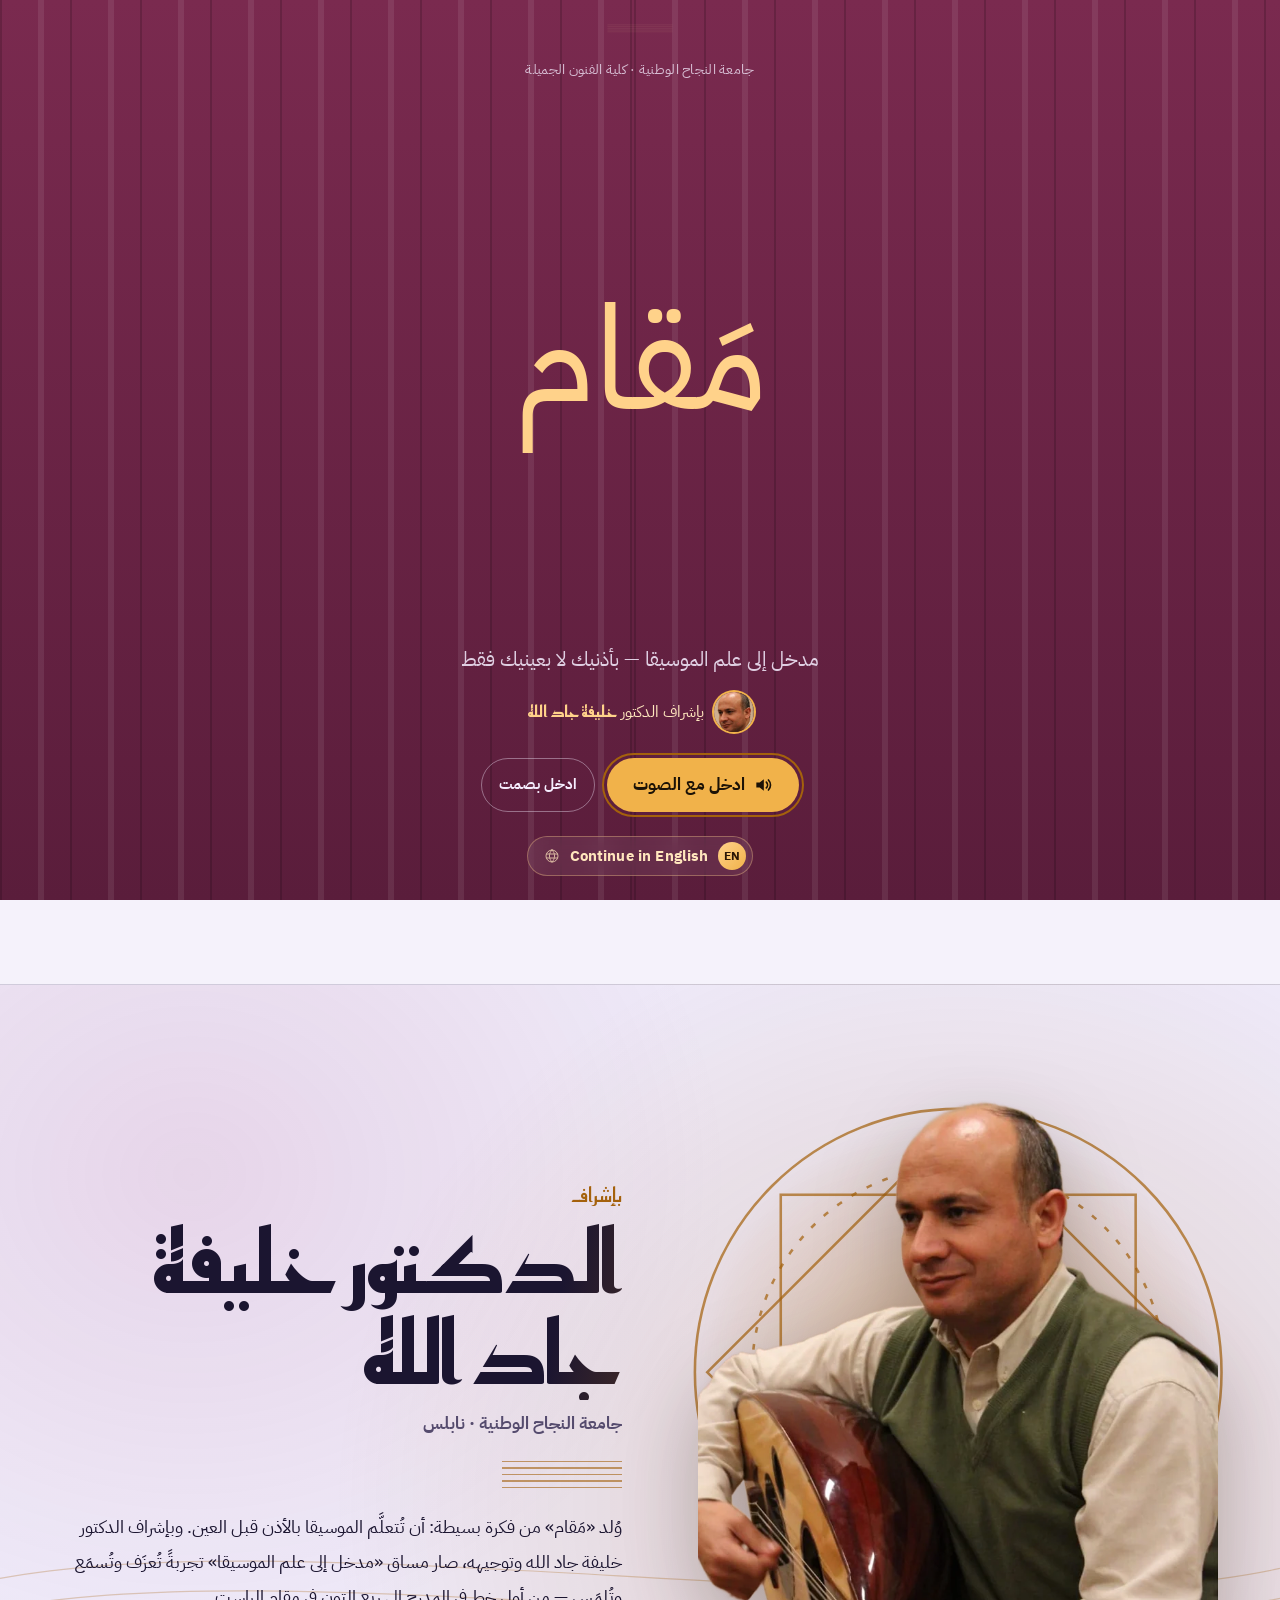
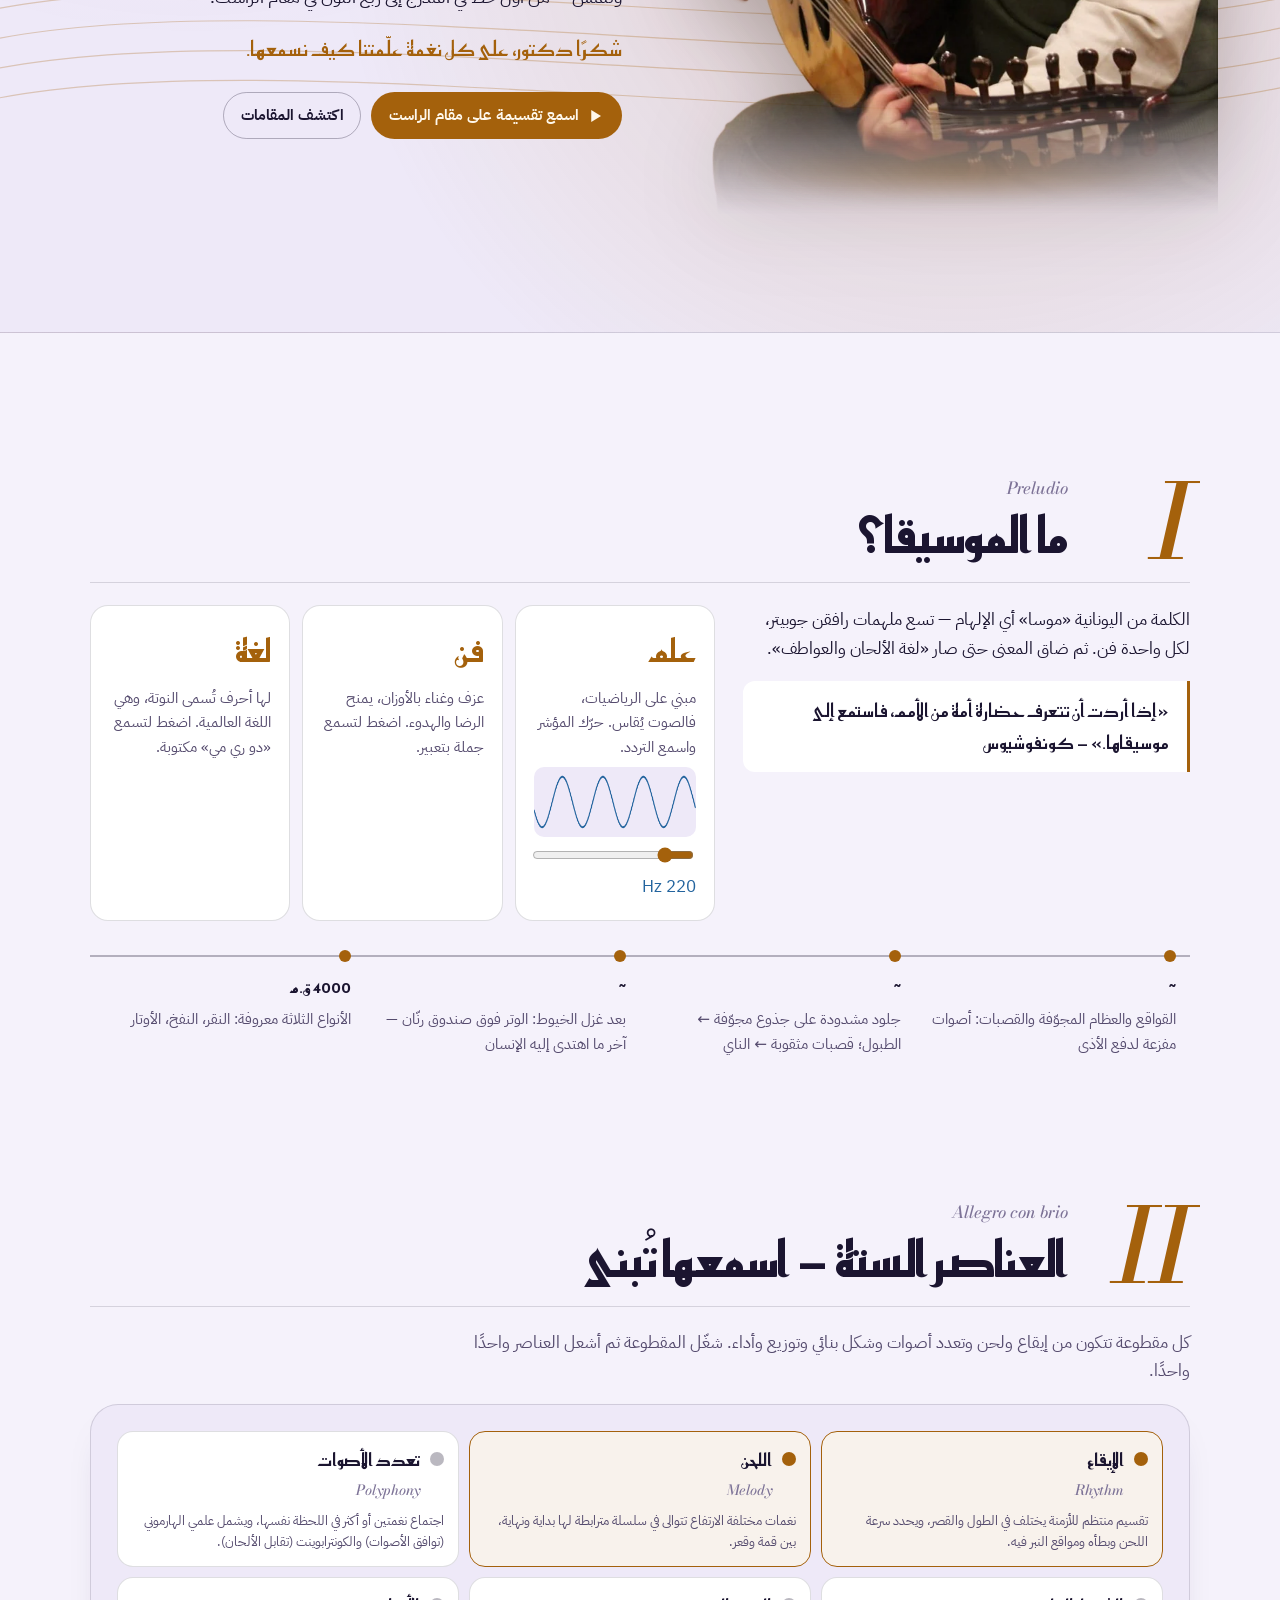
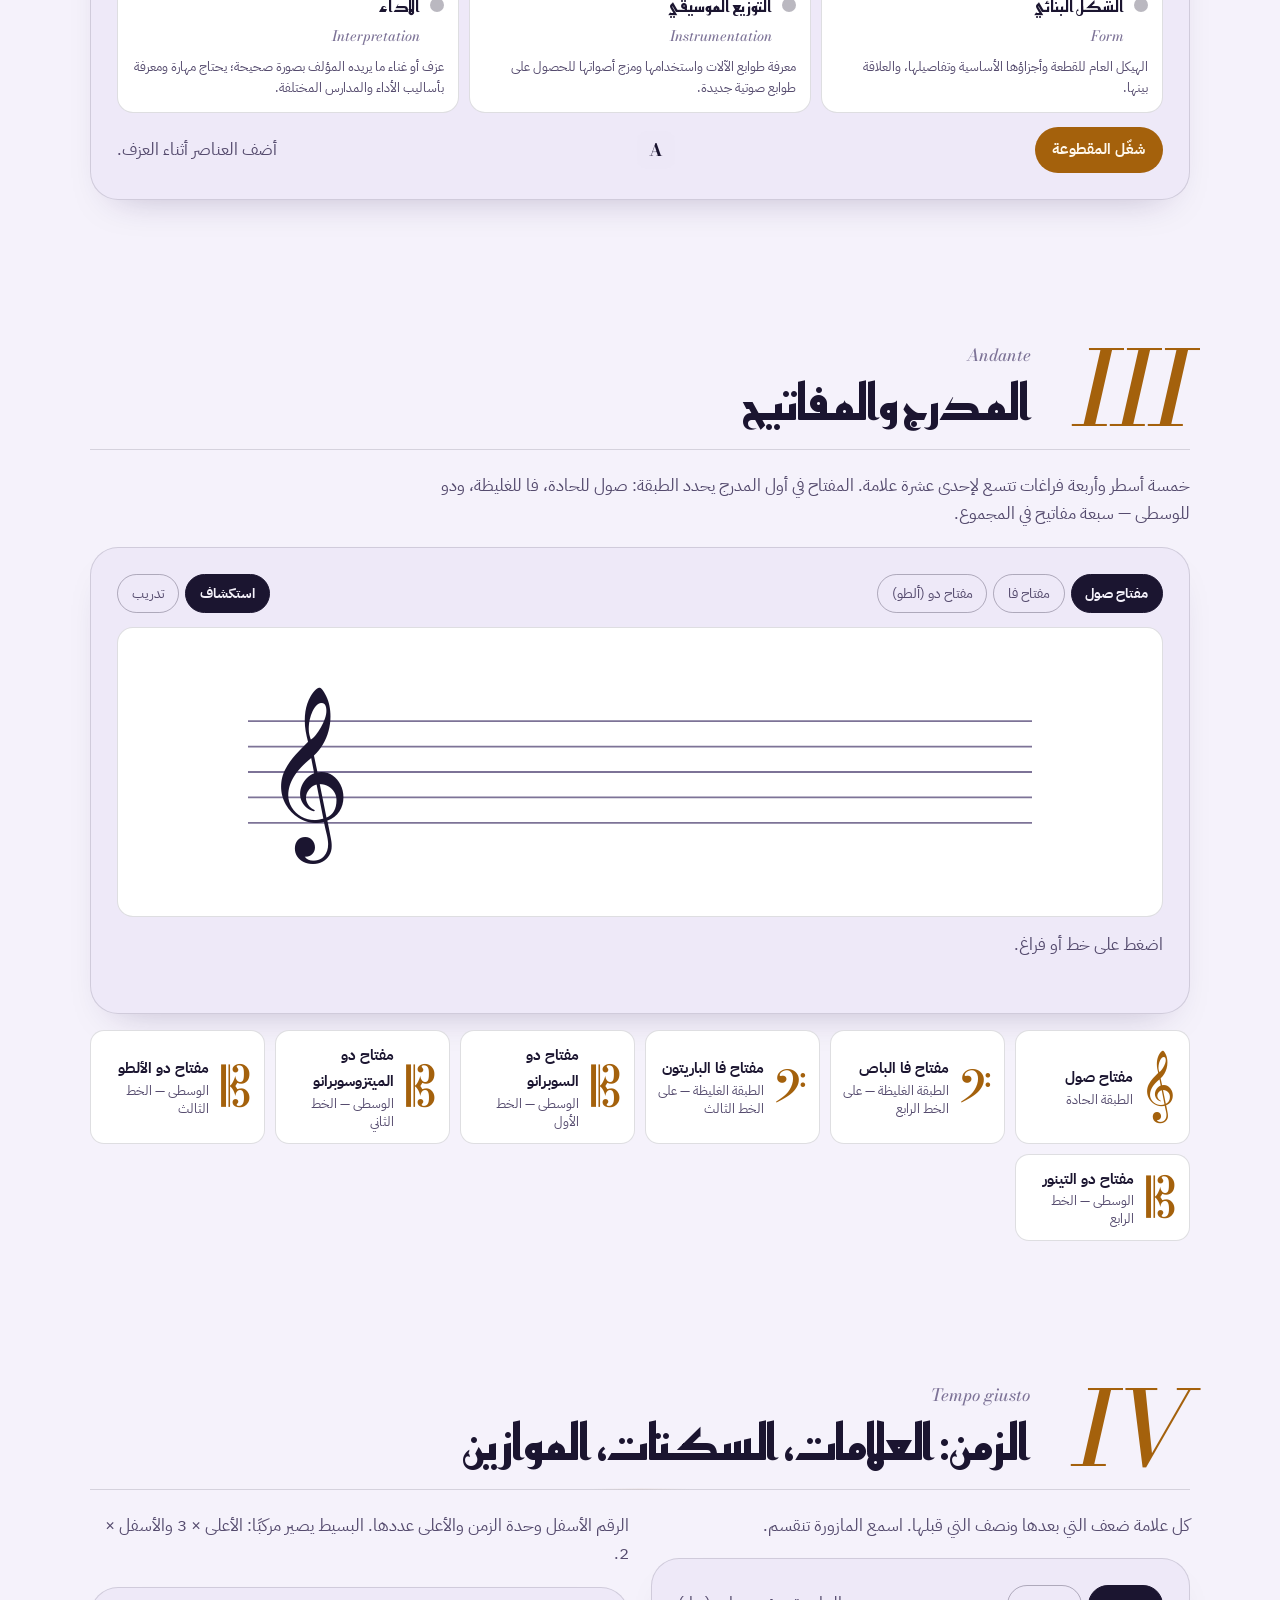
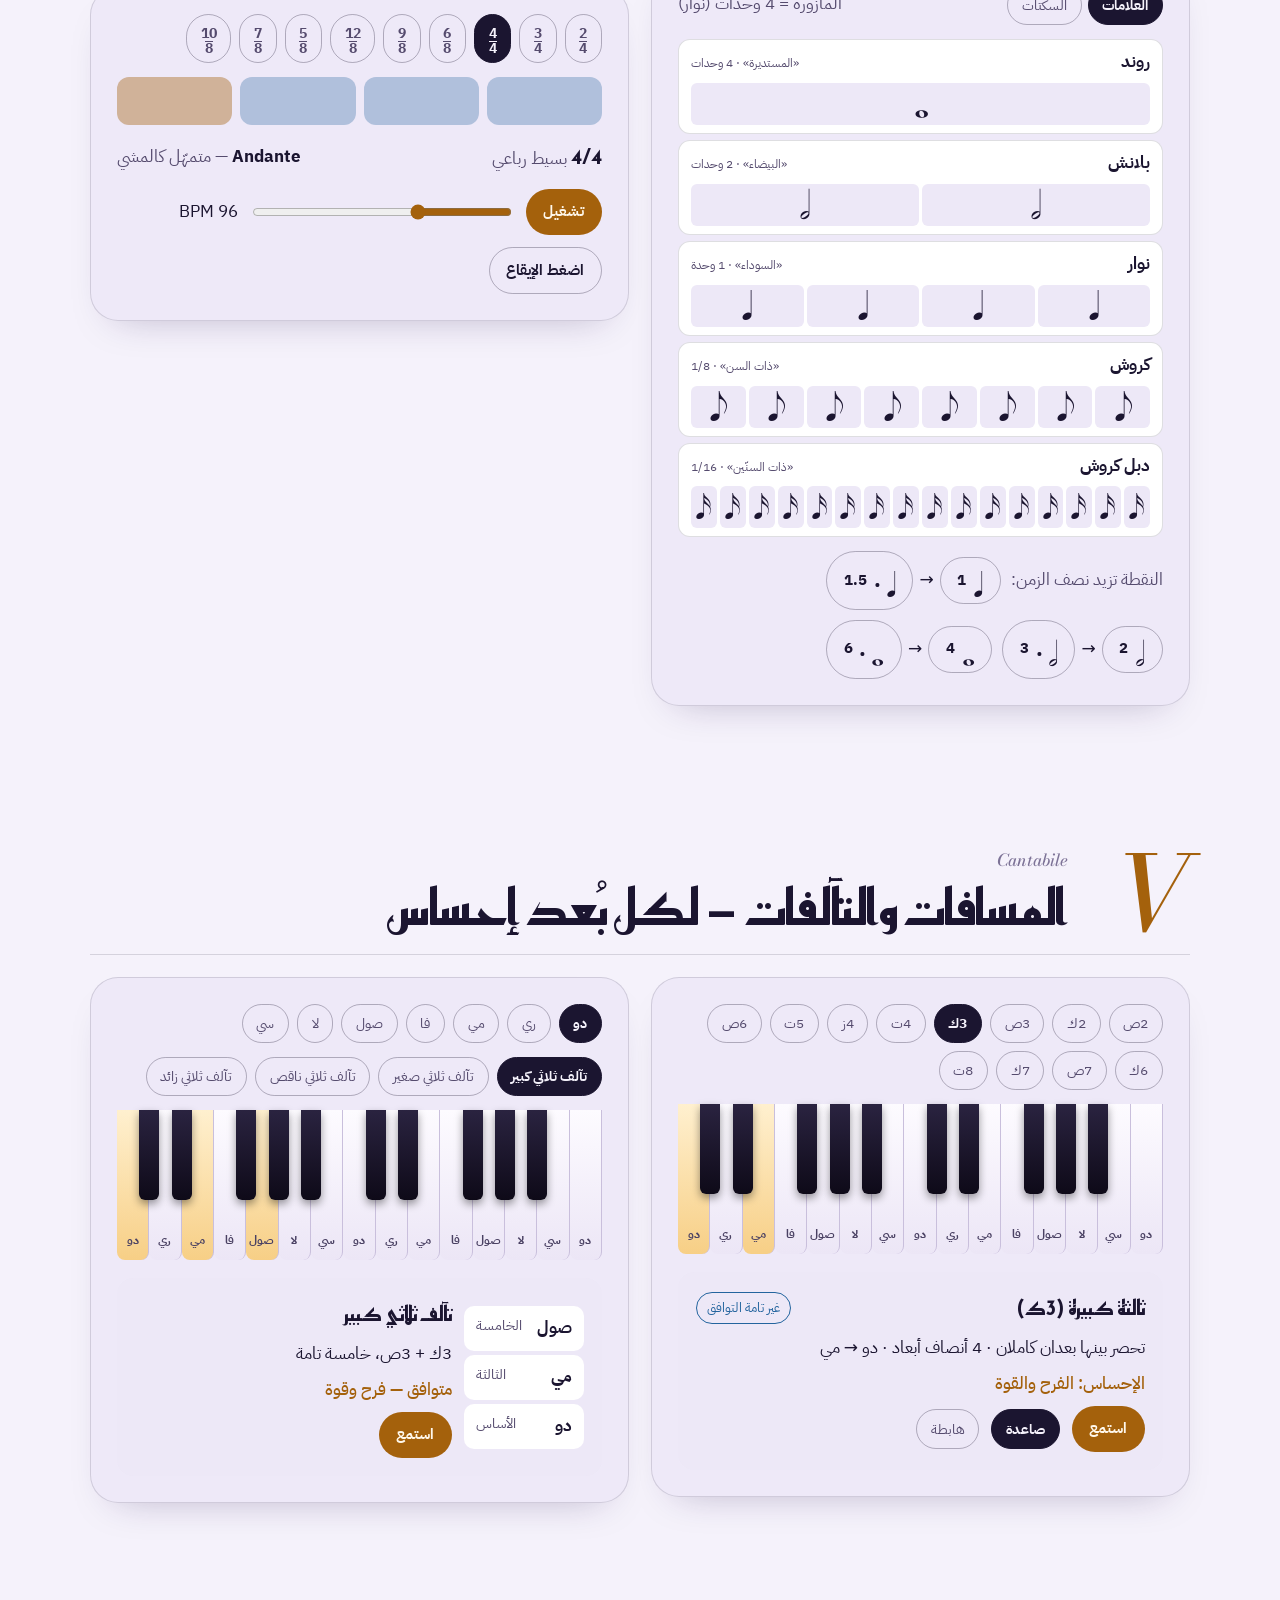
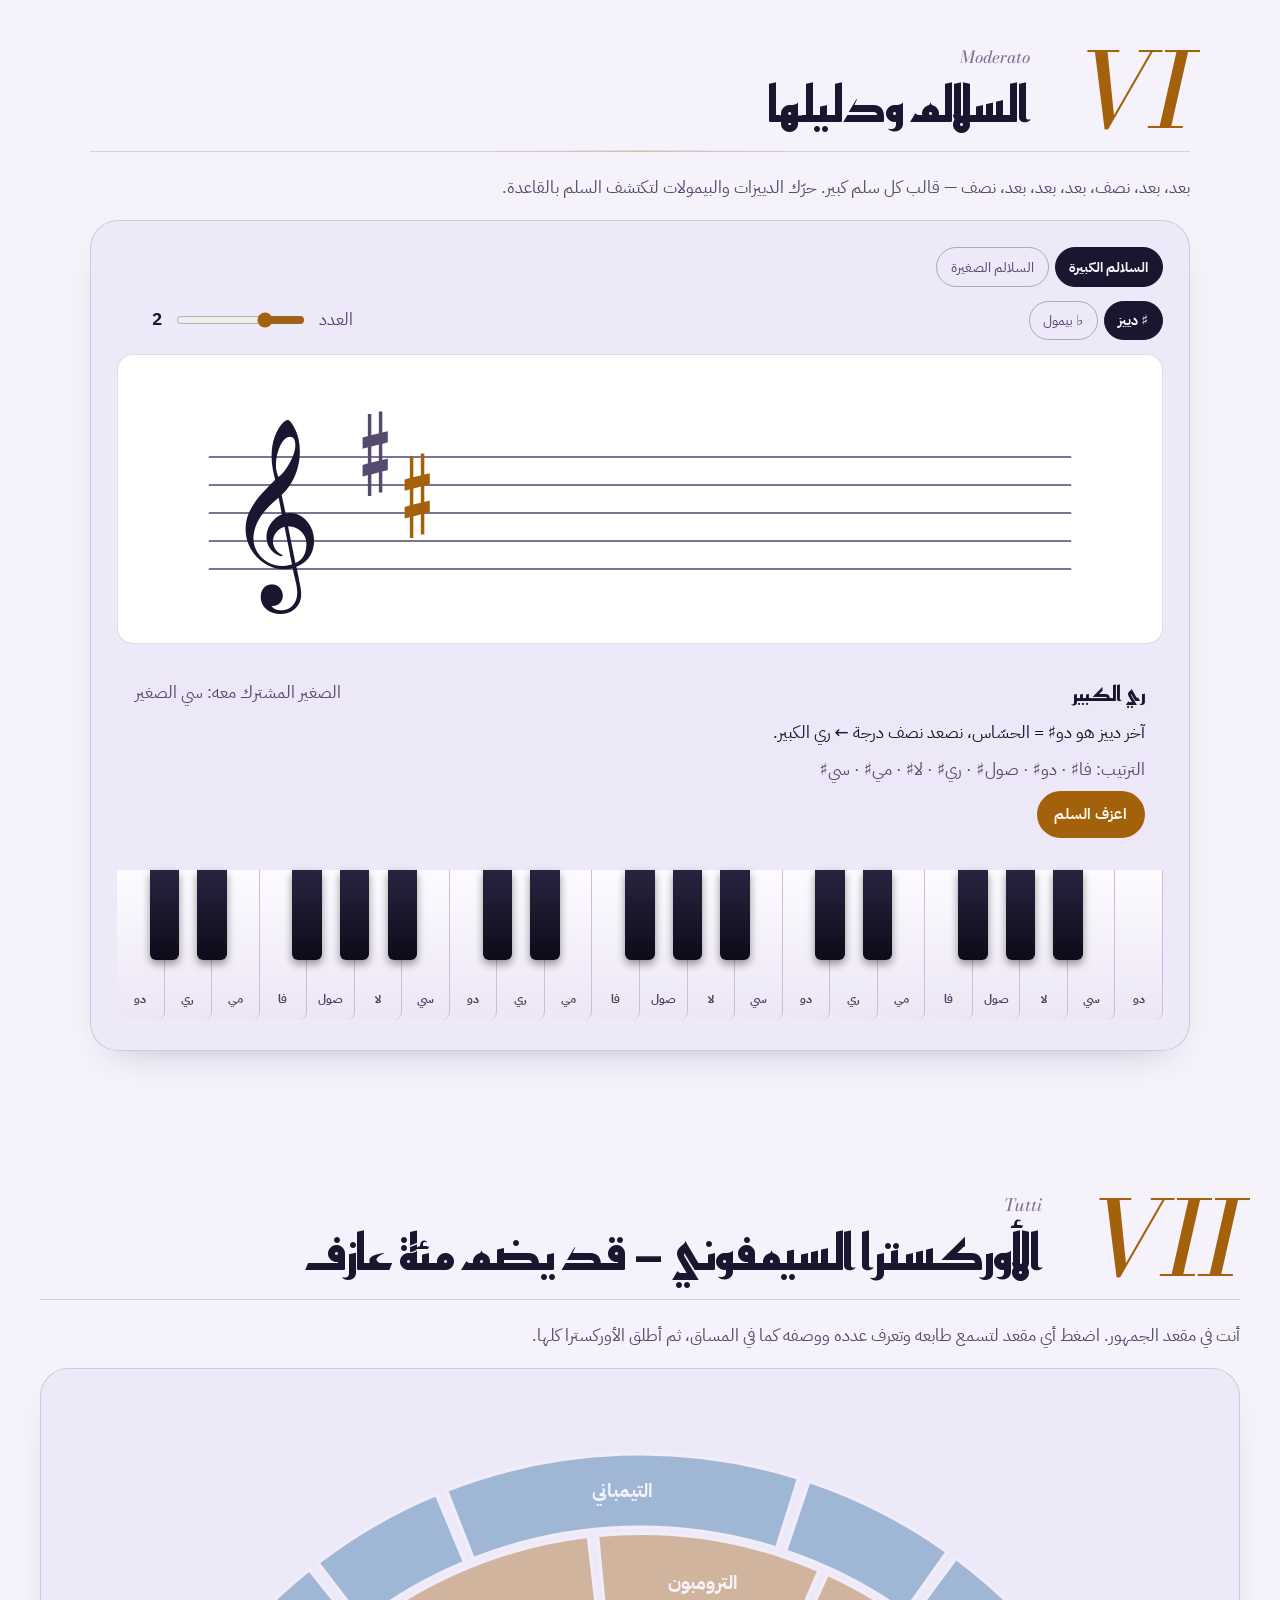
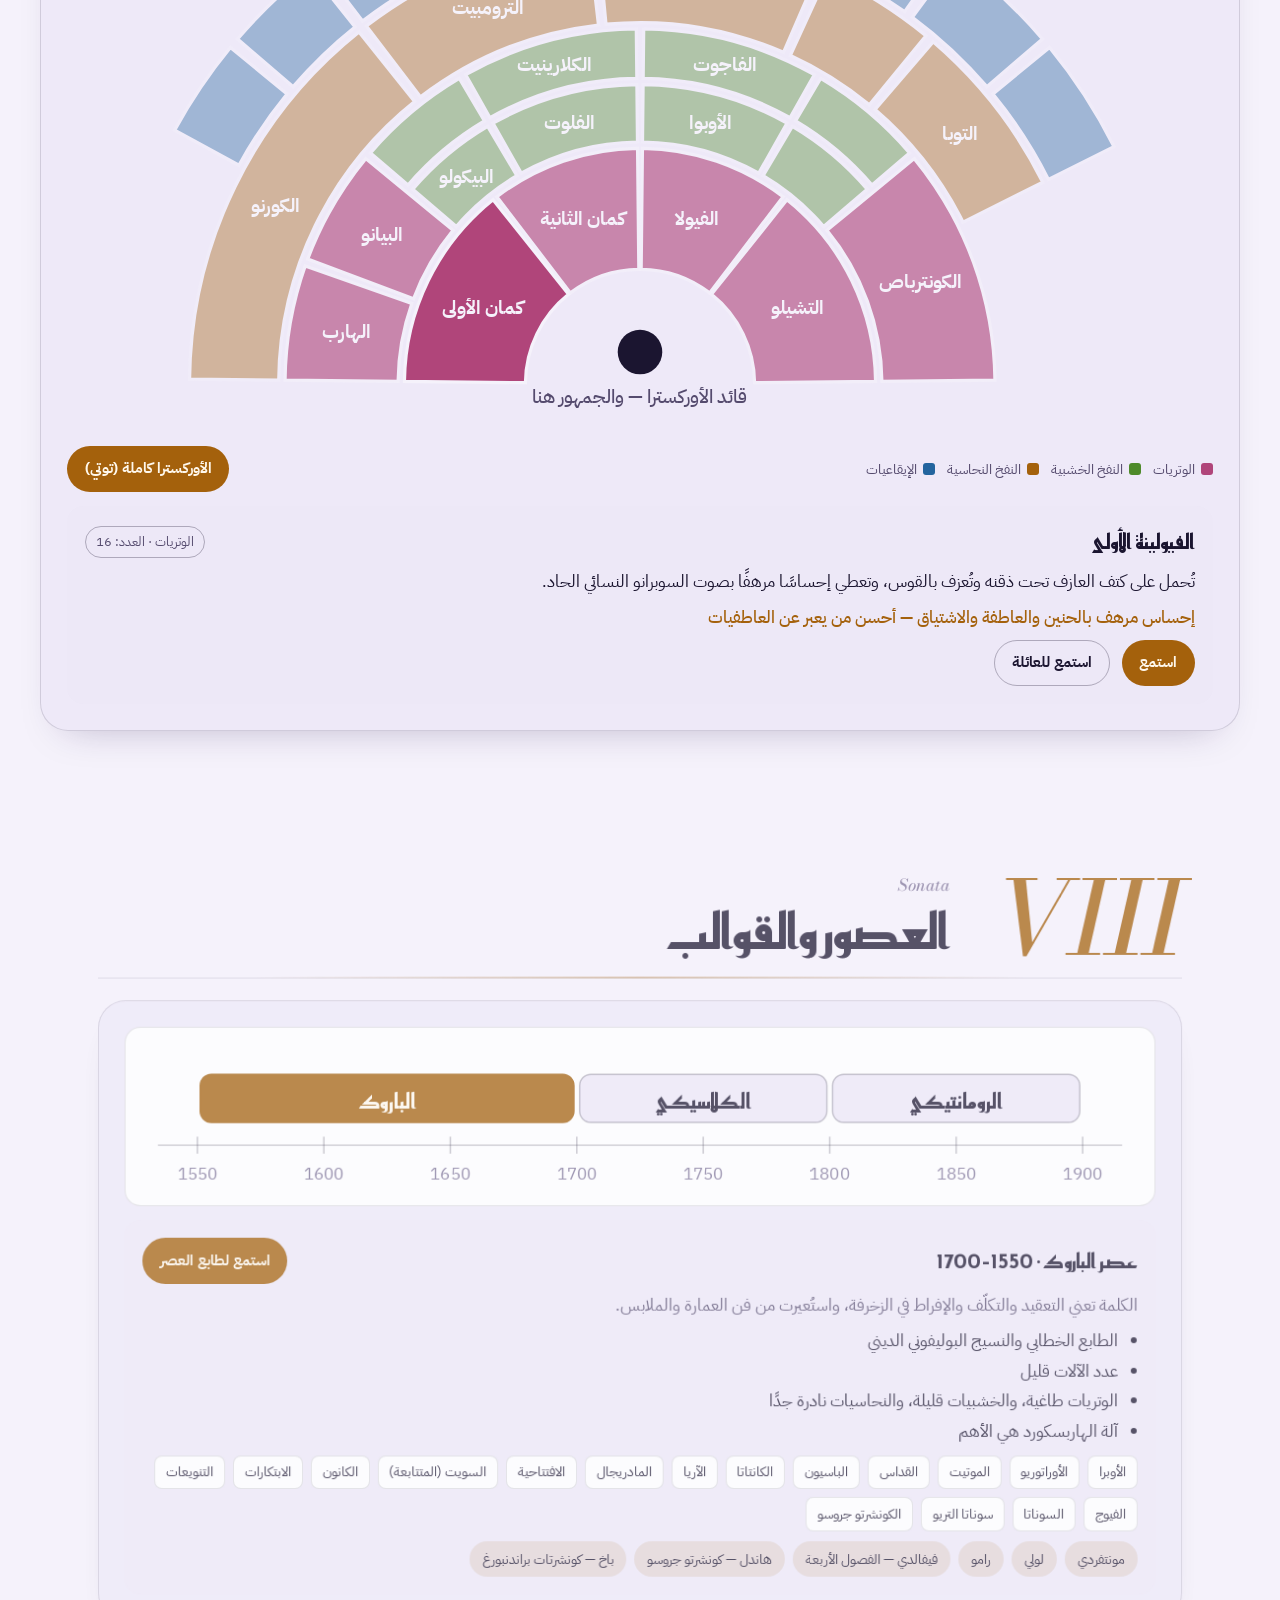
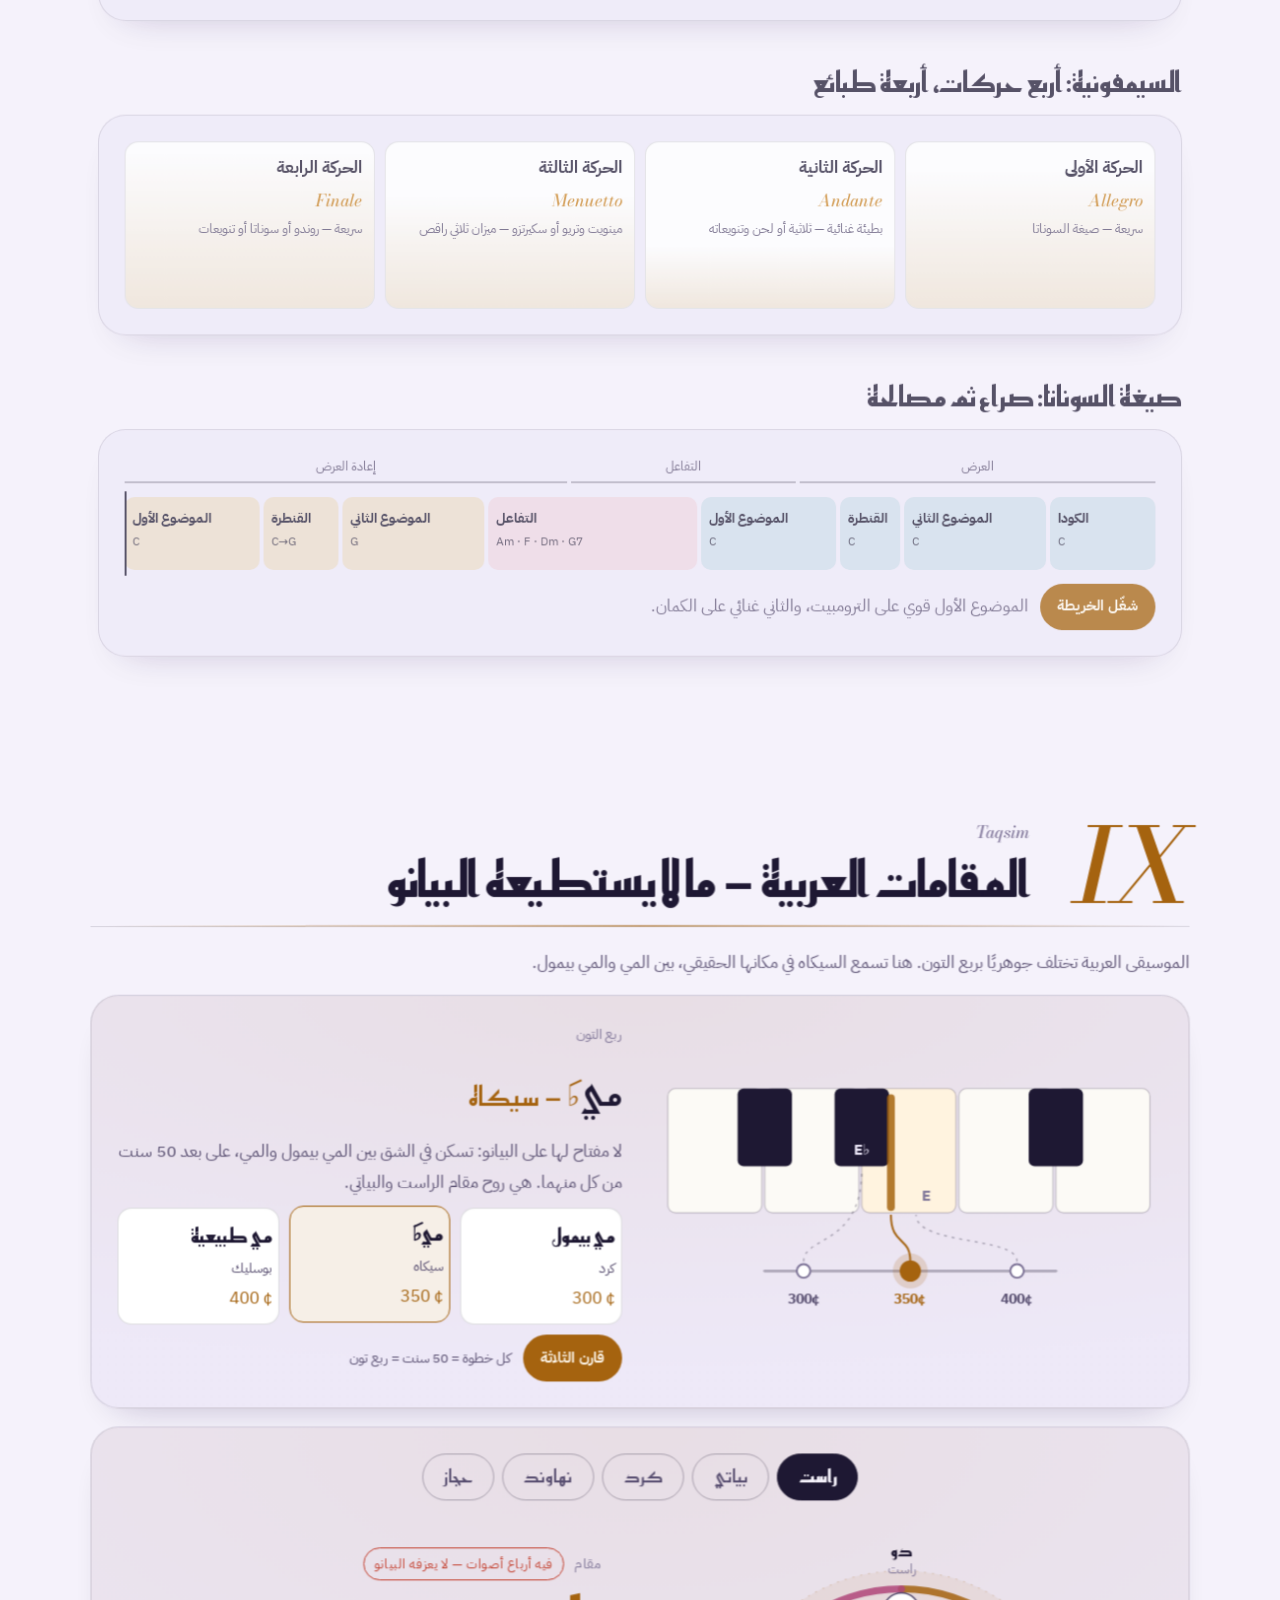
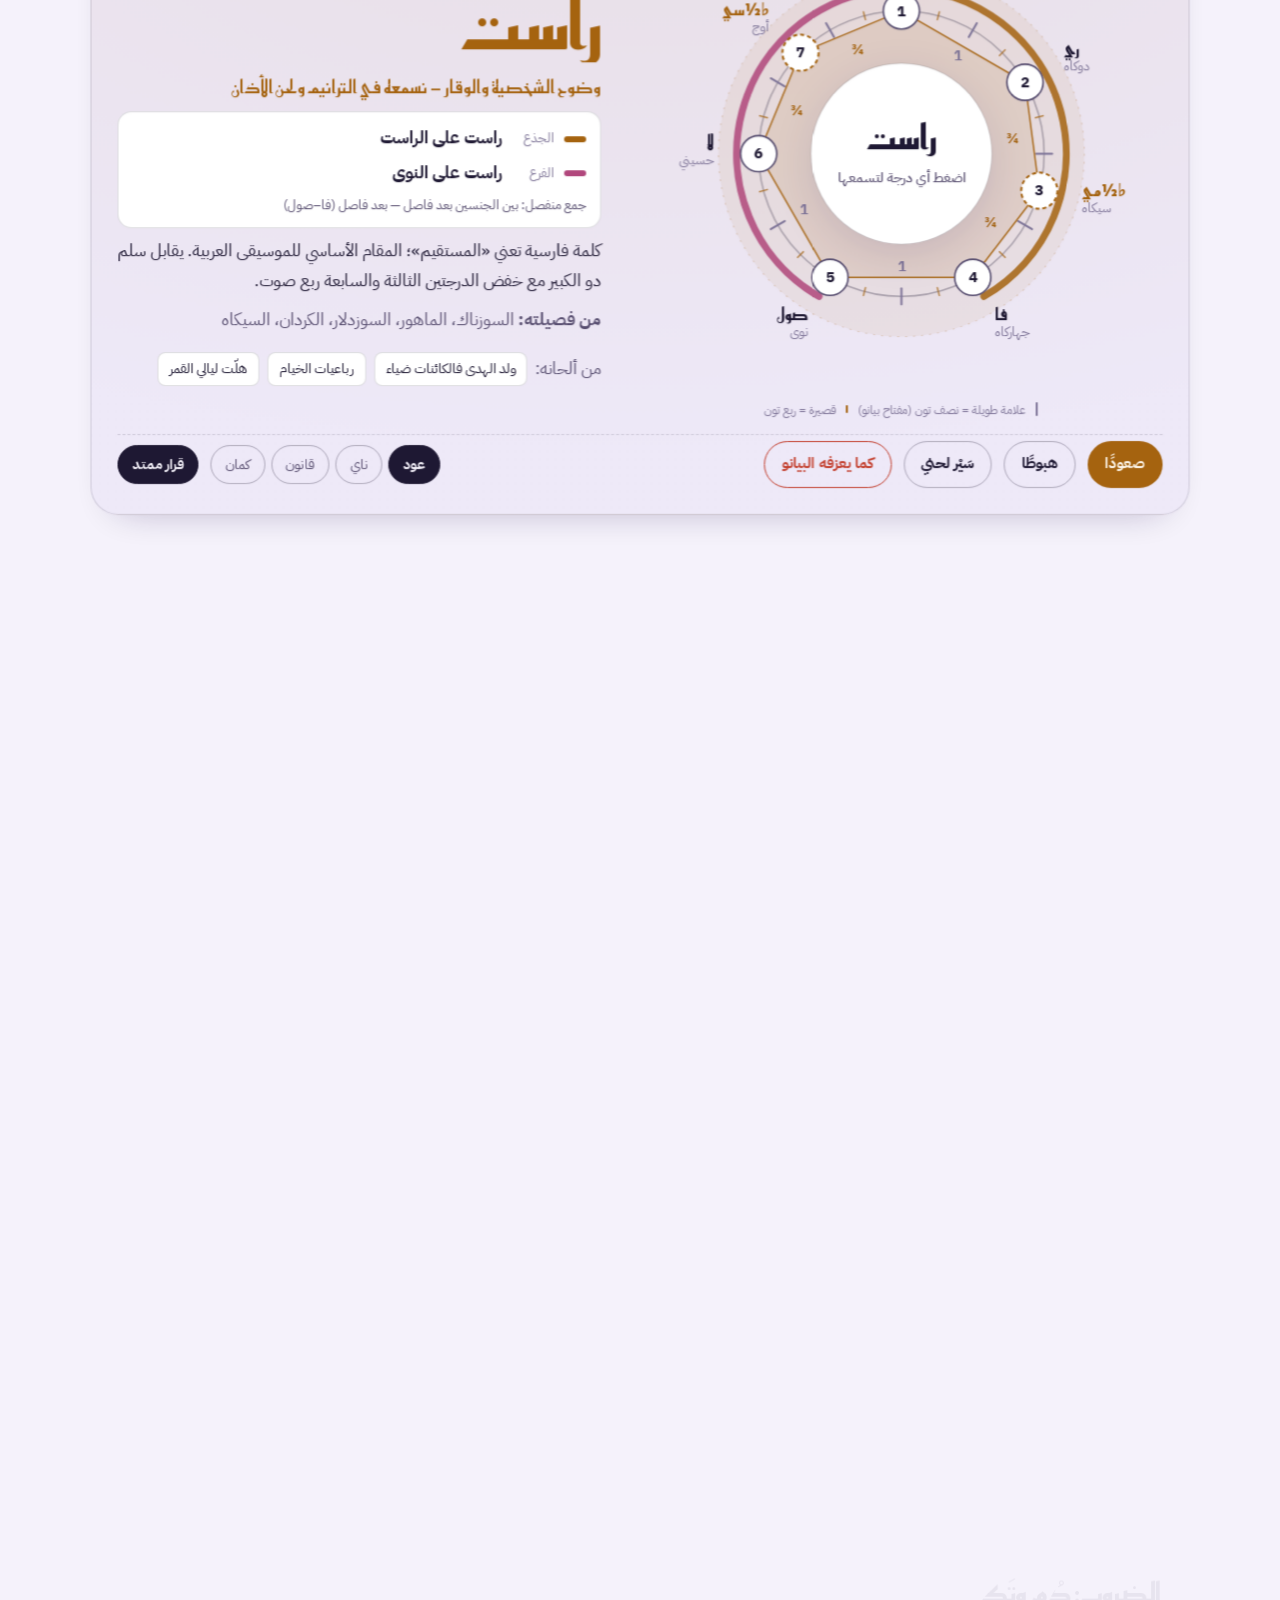
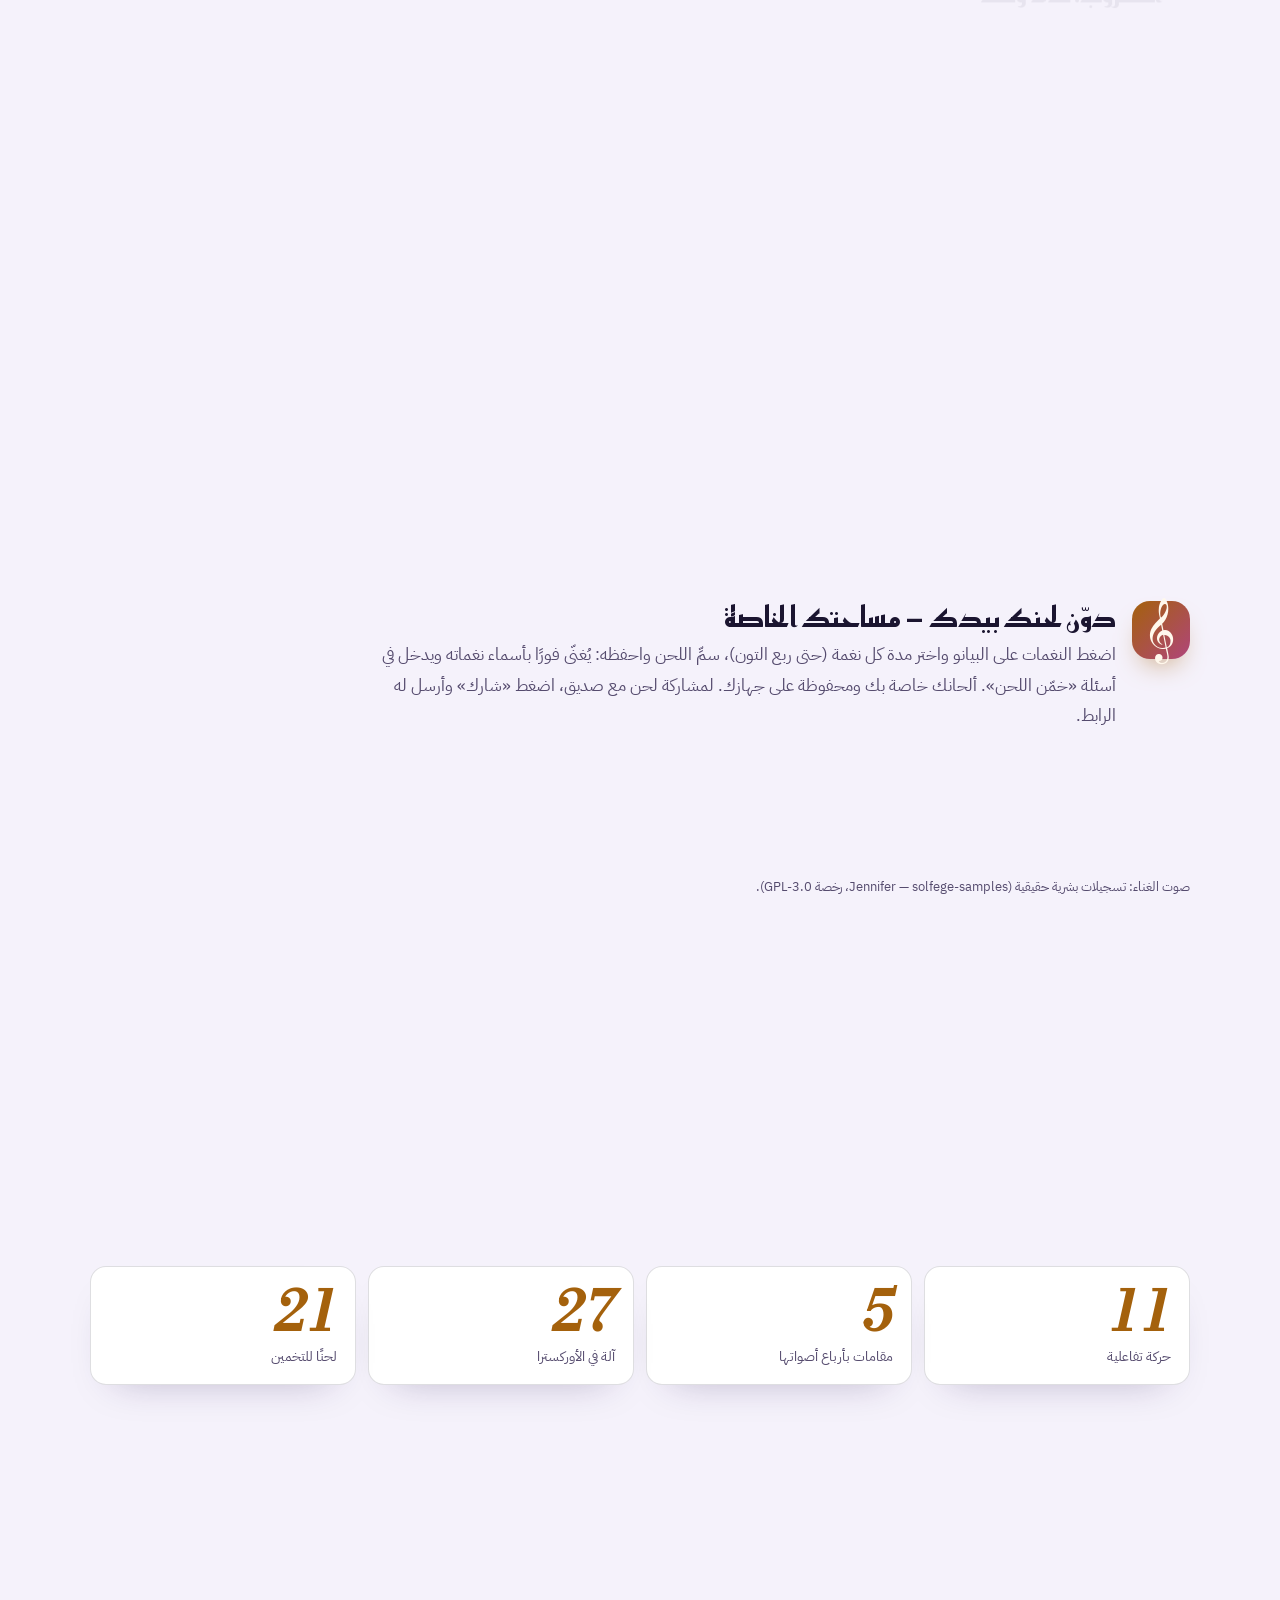
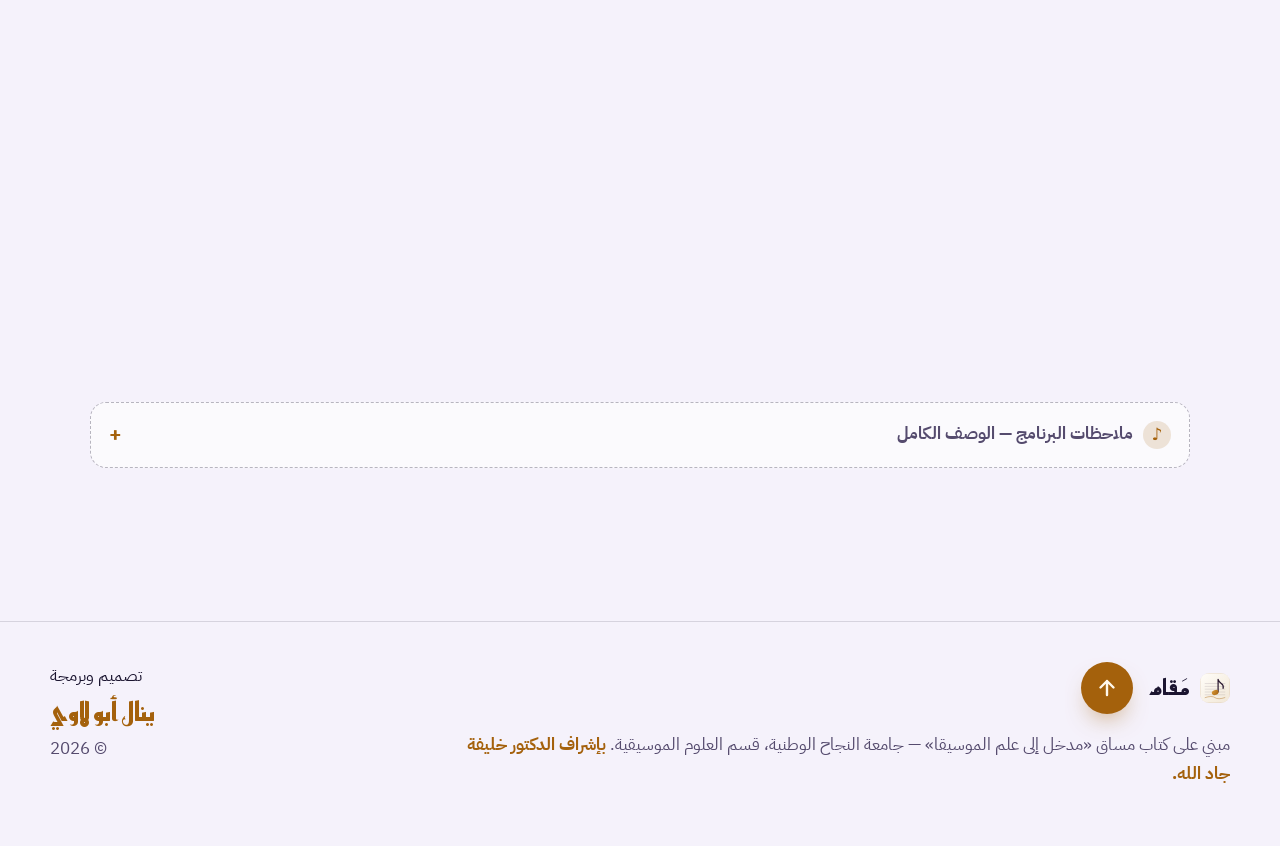
==== commit 969d1d30: "Clarify melody sharing" ====
--- a/site/index.html
+++ b/site/index.html
@@ -18,25 +18,25 @@
 <meta name="format-detection" content="telephone=no">
 <meta name="geo.region" content="PS">
 <meta name="geo.placename" content="Nablus">
-<link rel="canonical" href="https://maqam.example.com/">
-<link rel="alternate" hreflang="ar" href="https://maqam.example.com/">
-<link rel="alternate" hreflang="en" href="https://maqam.example.com/?lang=en">
-<link rel="alternate" hreflang="x-default" href="https://maqam.example.com/">
+<link rel="canonical" href="https://khalifa-maqam.vercel.app/">
+<link rel="alternate" hreflang="ar" href="https://khalifa-maqam.vercel.app/">
+<link rel="alternate" hreflang="en" href="https://khalifa-maqam.vercel.app/?lang=en">
+<link rel="alternate" hreflang="x-default" href="https://khalifa-maqam.vercel.app/">
 <meta property="og:type" content="website">
 <meta property="og:site_name" content="مَقام — Maqam">
 <meta property="og:locale" content="ar_AR">
 <meta property="og:locale:alternate" content="en_US">
-<meta property="og:url" content="https://maqam.example.com/">
+<meta property="og:url" content="https://khalifa-maqam.vercel.app/">
 <meta property="og:title" content="مَقام — اسمع الموسيقا وافهمها | بإشراف د. خليفة جاد الله">
 <meta property="og:description" content="مساق «مدخل إلى علم الموسيقا» في جامعة النجاح الوطنية تفاعليًا: أوتار تُعزف، أوركسترا تُسمع، مقامات عربية بأرباع أصواتها، ولعبة «خمّن اللحن». بإشراف الدكتور خليفة جاد الله.">
-<meta property="og:image" content="https://maqam.example.com/assets/og.jpg">
+<meta property="og:image" content="https://khalifa-maqam.vercel.app/assets/og.jpg">
 <meta property="og:image:width" content="1200">
 <meta property="og:image:height" content="630">
 <meta property="og:image:alt" content="مَقام — مدخل إلى علم الموسيقا تفاعليًا، بإشراف د. خليفة جاد الله">
 <meta name="twitter:card" content="summary_large_image">
 <meta name="twitter:title" content="مَقام — Maqam | Interactive Introduction to Music">
 <meta name="twitter:description" content="An interactive, sound-first companion to An-Najah's Introduction to Musicology, supervised by Dr. Khalifa Jadallah: staff, intervals, orchestra, eras, Arabic maqamat in true quarter tones.">
-<meta name="twitter:image" content="https://maqam.example.com/assets/og.jpg">
+<meta name="twitter:image" content="https://khalifa-maqam.vercel.app/assets/og.jpg">
 <meta name="twitter:image:alt" content="Maqam — supervised by Dr. Khalifa Jadallah">
 <link rel="icon" href="shared/mark.svg" type="image/svg+xml">
 <link rel="icon" href="assets/favicon-32.png" type="image/png" sizes="32x32">
@@ -53,14 +53,14 @@
 </script>
 <script type="application/ld+json">
 {"@context":"https://schema.org","@graph":[
-{"@type":"WebSite","@id":"https://maqam.example.com/#website","url":"https://maqam.example.com/","name":"مَقام","alternateName":["Maqam","مقام — مدخل إلى علم الموسيقا","Maqam — Interactive Introduction to Music"],"inLanguage":["ar","en"],"publisher":{"@id":"https://maqam.example.com/#org"}},
-{"@type":"Organization","@id":"https://maqam.example.com/#org","name":"مَقام — Maqam","url":"https://maqam.example.com/","logo":{"@type":"ImageObject","url":"https://maqam.example.com/assets/icon-512.png","width":512,"height":512}},
-{"@type":"CollegeOrUniversity","@id":"https://maqam.example.com/#najah","name":"جامعة النجاح الوطنية","alternateName":"An-Najah National University","url":"https://www.najah.edu/","address":{"@type":"PostalAddress","addressLocality":"Nablus","addressCountry":"PS"}},
-{"@type":"Person","@id":"https://maqam.example.com/#khalifa","name":"د. خليفة جاد الله","alternateName":["خليفة جاد الله","خليفة جادالله","الدكتور خليفة جاد الله","Dr. Khalifa Jadallah","Khalifa Jadallah","Khalifa Jad Allah"],"honorificPrefix":"د.","affiliation":{"@id":"https://maqam.example.com/#najah"},"image":"https://maqam.example.com/assets/khalifa-jadallah.webp","description":"المشرف على مشروع «مَقام» — Supervisor of the Maqam project, An-Najah National University."},
-{"@type":"Person","@id":"https://maqam.example.com/#yanal","name":"ينال أبو لاوي","alternateName":"Yanal Abu Lawi"},
-{"@type":["Course","LearningResource"],"@id":"https://maqam.example.com/#course","name":"مدخل إلى علم الموسيقا — مَقام","alternateName":"Introduction to Musicology — Maqam","description":"رفيق تفاعلي بالصوت لمساق «مدخل إلى علم الموسيقا»: التدوين والمفاتيح، الأزمنة والموازين، المسافات والتآلفات، السلالم، الأوركسترا السيمفوني، العصور والقوالب، المقامات العربية بأرباع الأصوات، والإيقاعات العربية.","inLanguage":["ar","en"],"educationalLevel":"Undergraduate","learningResourceType":["Interactive resource","Game"],"isAccessibleForFree":true,"teaches":["Music notation","Clefs","Time signatures","Intervals","Triads","Major and minor scales","Orchestra instruments","Baroque, Classical and Romantic eras","Sonata form","Arabic maqamat","Quarter tones","Arabic rhythmic cycles","Ear training"],"provider":{"@id":"https://maqam.example.com/#najah"},"contributor":{"@id":"https://maqam.example.com/#khalifa"},"creator":{"@id":"https://maqam.example.com/#yanal"},"hasCourseInstance":{"@type":"CourseInstance","courseMode":"online","courseWorkload":"PT3H","instructor":{"@id":"https://maqam.example.com/#khalifa"}},"offers":{"@type":"Offer","price":0,"priceCurrency":"USD","category":"Free"}},
-{"@type":"WebPage","@id":"https://maqam.example.com/#page","url":"https://maqam.example.com/","name":"مَقام | مدخل إلى علم الموسيقا تفاعليًا — بإشراف د. خليفة جاد الله","isPartOf":{"@id":"https://maqam.example.com/#website"},"about":{"@id":"https://maqam.example.com/#course"},"mentions":{"@id":"https://maqam.example.com/#khalifa"},"primaryImageOfPage":{"@type":"ImageObject","url":"https://maqam.example.com/assets/og.jpg","width":1200,"height":630},"inLanguage":"ar"},
-{"@type":"FAQPage","@id":"https://maqam.example.com/#faq","mainEntity":[
+{"@type":"WebSite","@id":"https://khalifa-maqam.vercel.app/#website","url":"https://khalifa-maqam.vercel.app/","name":"مَقام","alternateName":["Maqam","مقام — مدخل إلى علم الموسيقا","Maqam — Interactive Introduction to Music"],"inLanguage":["ar","en"],"publisher":{"@id":"https://khalifa-maqam.vercel.app/#org"}},
+{"@type":"Organization","@id":"https://khalifa-maqam.vercel.app/#org","name":"مَقام — Maqam","url":"https://khalifa-maqam.vercel.app/","logo":{"@type":"ImageObject","url":"https://khalifa-maqam.vercel.app/assets/icon-512.png","width":512,"height":512}},
+{"@type":"CollegeOrUniversity","@id":"https://khalifa-maqam.vercel.app/#najah","name":"جامعة النجاح الوطنية","alternateName":"An-Najah National University","url":"https://www.najah.edu/","address":{"@type":"PostalAddress","addressLocality":"Nablus","addressCountry":"PS"}},
+{"@type":"Person","@id":"https://khalifa-maqam.vercel.app/#khalifa","name":"د. خليفة جاد الله","alternateName":["خليفة جاد الله","خليفة جادالله","الدكتور خليفة جاد الله","Dr. Khalifa Jadallah","Khalifa Jadallah","Khalifa Jad Allah"],"honorificPrefix":"د.","affiliation":{"@id":"https://khalifa-maqam.vercel.app/#najah"},"image":"https://khalifa-maqam.vercel.app/assets/khalifa-jadallah.webp","description":"المشرف على مشروع «مَقام» — Supervisor of the Maqam project, An-Najah National University."},
+{"@type":"Person","@id":"https://khalifa-maqam.vercel.app/#yanal","name":"ينال أبو لاوي","alternateName":"Yanal Abu Lawi"},
+{"@type":["Course","LearningResource"],"@id":"https://khalifa-maqam.vercel.app/#course","name":"مدخل إلى علم الموسيقا — مَقام","alternateName":"Introduction to Musicology — Maqam","description":"رفيق تفاعلي بالصوت لمساق «مدخل إلى علم الموسيقا»: التدوين والمفاتيح، الأزمنة والموازين، المسافات والتآلفات، السلالم، الأوركسترا السيمفوني، العصور والقوالب، المقامات العربية بأرباع الأصوات، والإيقاعات العربية.","inLanguage":["ar","en"],"educationalLevel":"Undergraduate","learningResourceType":["Interactive resource","Game"],"isAccessibleForFree":true,"teaches":["Music notation","Clefs","Time signatures","Intervals","Triads","Major and minor scales","Orchestra instruments","Baroque, Classical and Romantic eras","Sonata form","Arabic maqamat","Quarter tones","Arabic rhythmic cycles","Ear training"],"provider":{"@id":"https://khalifa-maqam.vercel.app/#najah"},"contributor":{"@id":"https://khalifa-maqam.vercel.app/#khalifa"},"creator":{"@id":"https://khalifa-maqam.vercel.app/#yanal"},"hasCourseInstance":{"@type":"CourseInstance","courseMode":"online","courseWorkload":"PT3H","instructor":{"@id":"https://khalifa-maqam.vercel.app/#khalifa"}},"offers":{"@type":"Offer","price":0,"priceCurrency":"USD","category":"Free"}},
+{"@type":"WebPage","@id":"https://khalifa-maqam.vercel.app/#page","url":"https://khalifa-maqam.vercel.app/","name":"مَقام | مدخل إلى علم الموسيقا تفاعليًا — بإشراف د. خليفة جاد الله","isPartOf":{"@id":"https://khalifa-maqam.vercel.app/#website"},"about":{"@id":"https://khalifa-maqam.vercel.app/#course"},"mentions":{"@id":"https://khalifa-maqam.vercel.app/#khalifa"},"primaryImageOfPage":{"@type":"ImageObject","url":"https://khalifa-maqam.vercel.app/assets/og.jpg","width":1200,"height":630},"inLanguage":"ar"},
+{"@type":"FAQPage","@id":"https://khalifa-maqam.vercel.app/#faq","mainEntity":[
 {"@type":"Question","name":"ما هو موقع مَقام؟","acceptedAnswer":{"@type":"Answer","text":"مَقام موقع تفاعلي بالصوت يشرح مساق «مدخل إلى علم الموسيقا» في جامعة النجاح الوطنية، بإشراف الدكتور خليفة جاد الله."}},
 {"@type":"Question","name":"هل يمكن سماع المقامات العربية بأرباع أصواتها؟","acceptedAnswer":{"@type":"Answer","text":"نعم، يعزف الموقع مقامات الراست والبياتي والكرد والنهاوند والحجاز بأرباع الأصوات الحقيقية على العود والناي والقانون والكمان."}},
 {"@type":"Question","name":"What is Maqam?","acceptedAnswer":{"@type":"Answer","text":"Maqam is a free, sound-first interactive companion to An-Najah National University's Introduction to Musicology course, supervised by Dr. Khalifa Jadallah."}}]}
@@ -294,7 +294,7 @@
     <span class="comp-intro__glyph mq-glyph" aria-hidden="true">&#x1D11E;</span>
     <div>
       <h3 class="sub"><span data-l="ar">دوّن لحنك بيدك — مساحتك الخاصة</span><span data-l="en">Write a melody by hand — your private corner</span></h3>
-      <p class="mq-dim"><span data-l="ar">اضغط النغمات على البيانو واختر مدة كل نغمة (حتى ربع التون)، سمِّ اللحن واحفظه: يُغنّى فورًا بأسماء نغماته ويدخل في أسئلة «خمّن اللحن». ألحانك تُحفظ على جهازك وحدك ولا يراها أحد غيرك.</span><span data-l="en">Tap the notes on the piano and choose each note's length (quarter tones too), name the tune and save it: it is sung straight away in solfège and joins the “Guess the melody” questions. Your melodies stay on your own device and no one else can see them.</span></p>
+      <p class="mq-dim"><span data-l="ar">اضغط النغمات على البيانو واختر مدة كل نغمة (حتى ربع التون)، سمِّ اللحن واحفظه: يُغنّى فورًا بأسماء نغماته ويدخل في أسئلة «خمّن اللحن». ألحانك خاصة بك ومحفوظة على جهازك. لمشاركة لحن مع صديق، اضغط «شارك» وأرسل له الرابط.</span><span data-l="en">Tap the notes on the piano and choose each note's length (quarter tones too), name the tune and save it: it is sung straight away in solfège and joins the “Guess the melody” questions. Your melodies are private and saved on your device. To share one with a friend, tap “Share” and send them the link.</span></p>
     </div>
   </div>
   <div class="stage" data-widget="composer"></div>
